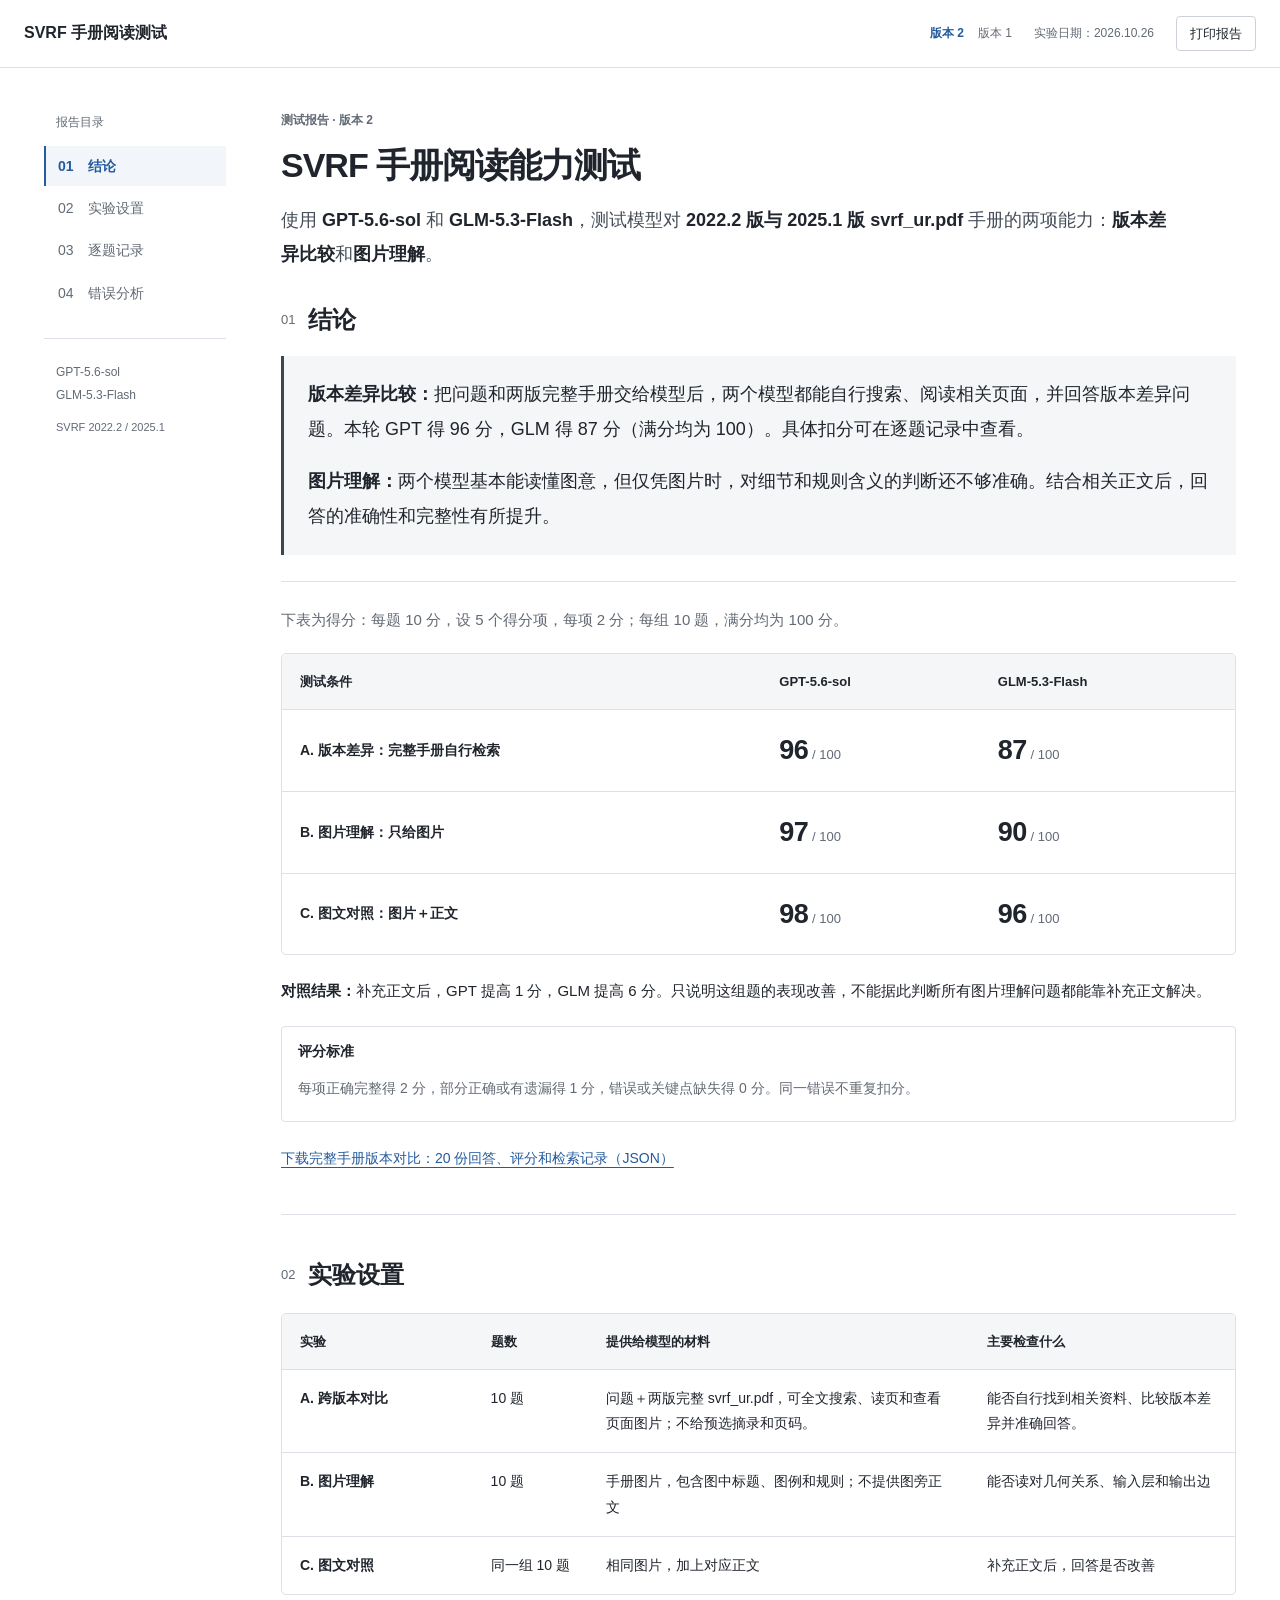
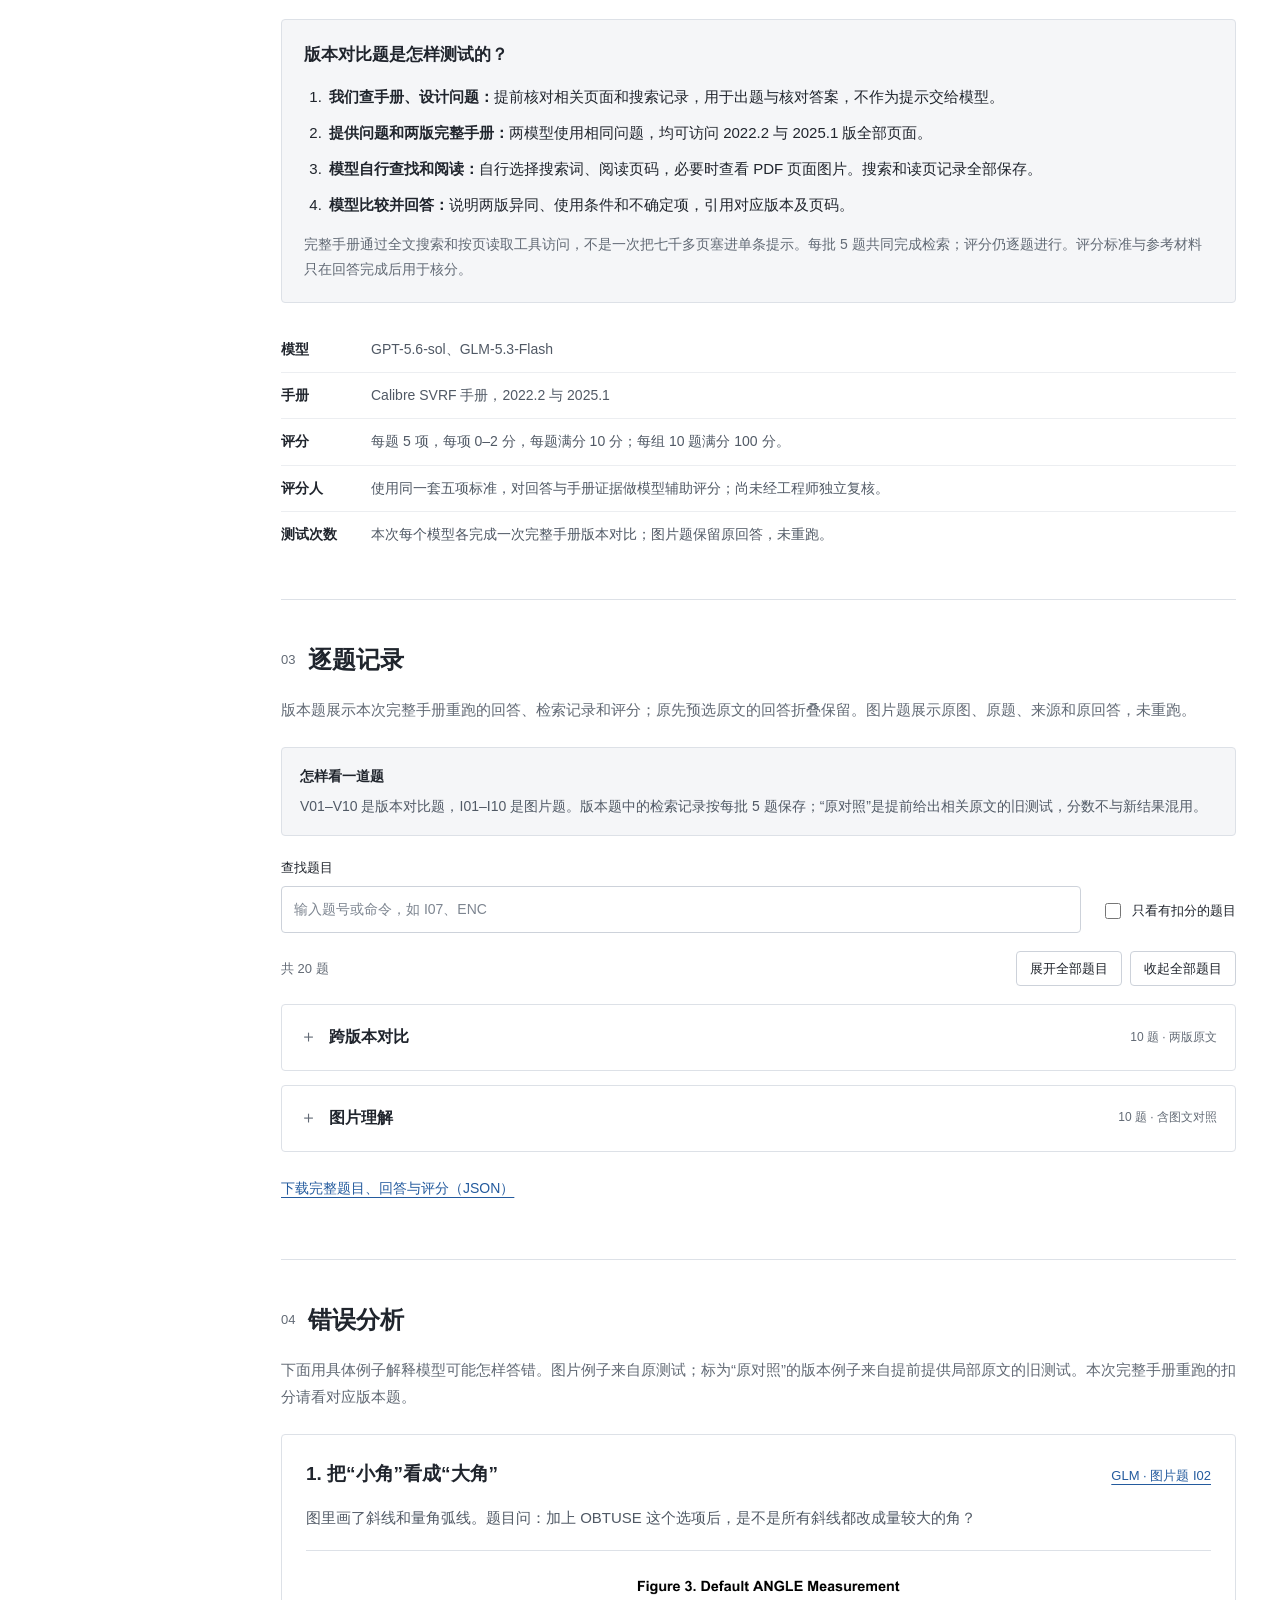
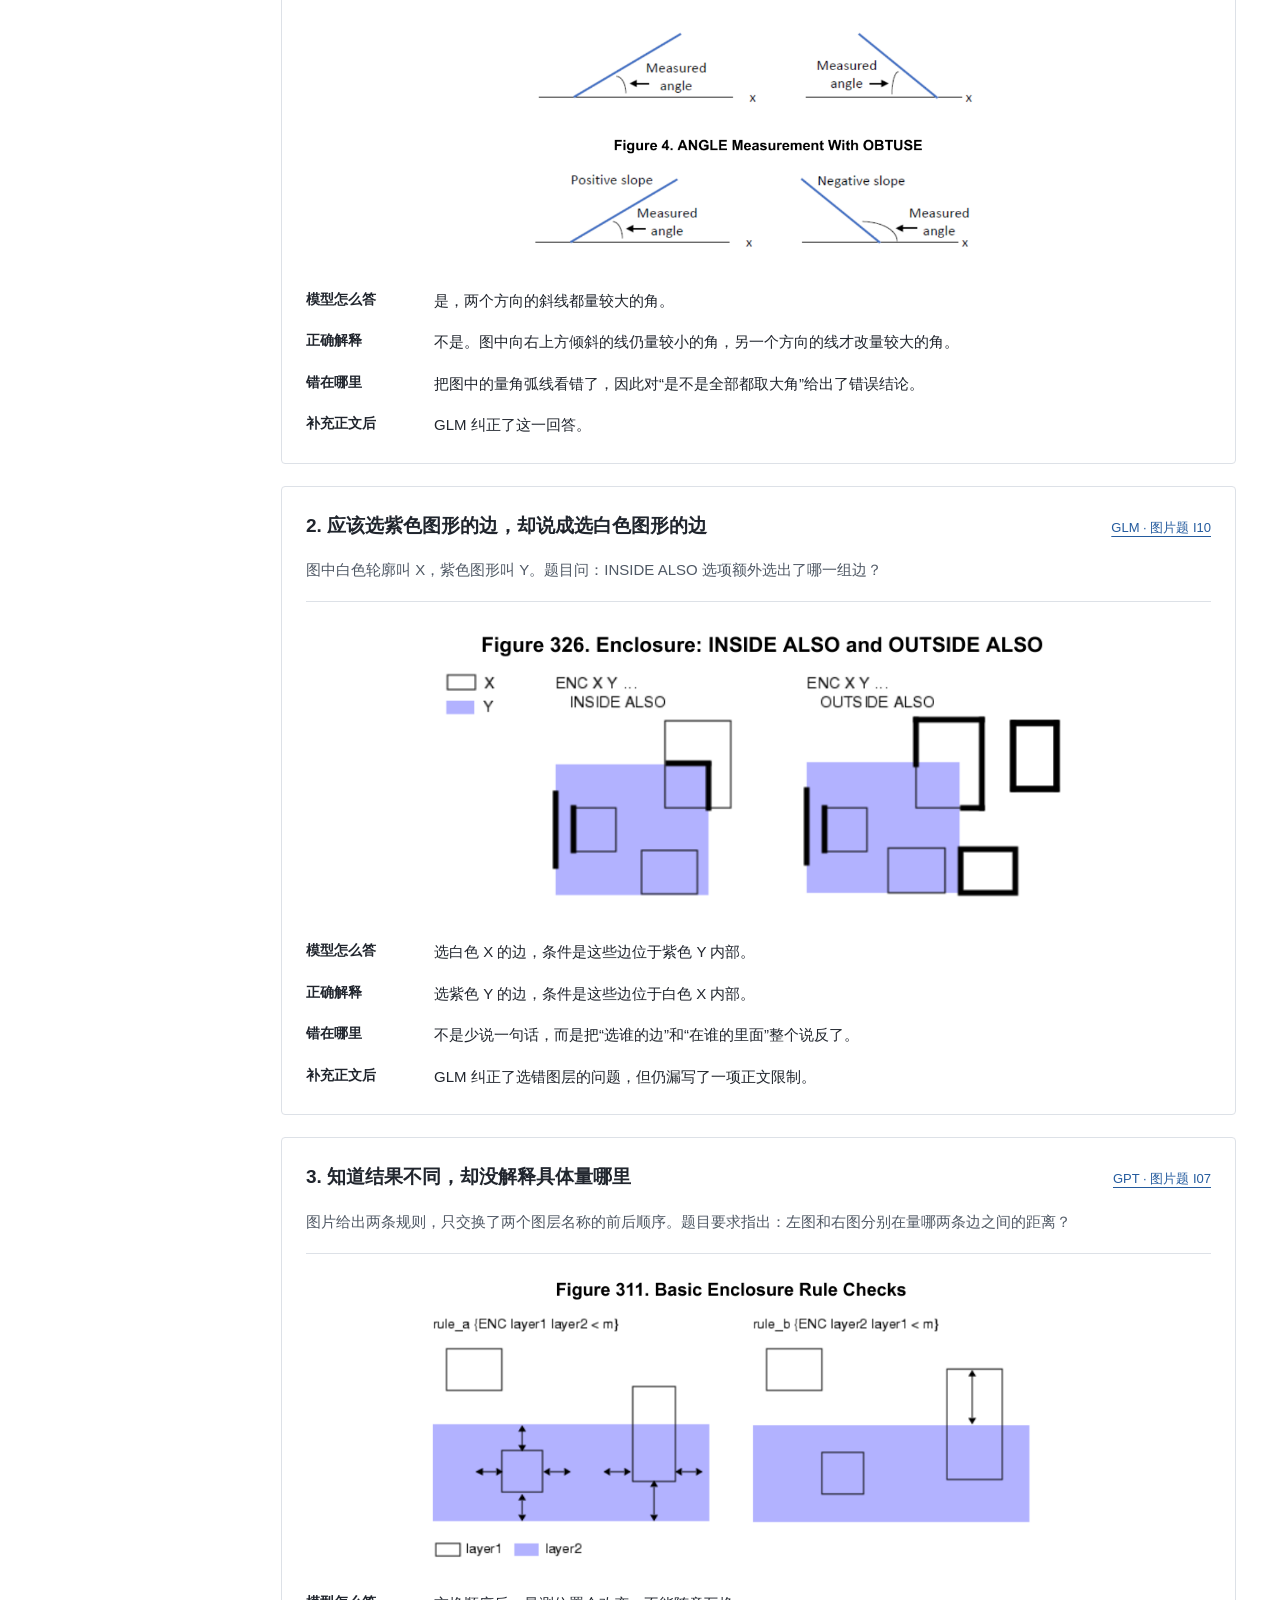
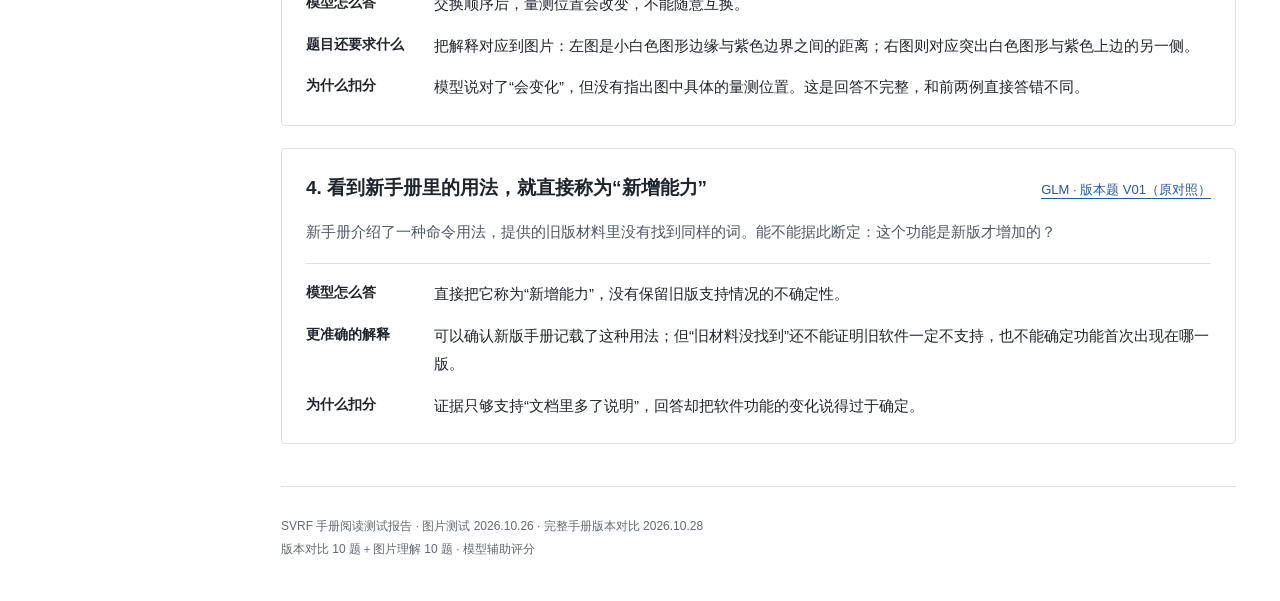
==== v2/index.html @ 791b9540 "Publish report version 2 with full-manual evaluation and version navigation" ====
<!DOCTYPE html>

<html lang="zh-CN">
<head>
<meta charset="utf-8"/><meta content="width=device-width,initial-scale=1" name="viewport"/>
<meta content="SVRF 手册阅读测试：实验设置、双模型评分、错误案例和改进建议。" name="description"/>
<title>SVRF 手册阅读测试报告 · 版本 2</title>
<link href="style.css?v=20261028-v2" rel="stylesheet"/>
<script defer="" src="report.js?v=20261028-clear-summary"></script>
</head>
<body>
<a class="skip-link" href="#main">跳到正文</a>
<header class="top"><a class="brand" href="#conclusions">SVRF 手册阅读测试</a><div class="top-actions"><nav aria-label="报告版本" class="version-nav"><a aria-current="page" href="./">版本 2</a><a href="../v1/">版本 1</a></nav><span>实验日期：2026.10.26</span><button id="print" type="button">打印报告</button></div></header>
<div class="report-layout">
<aside class="sidebar"><nav aria-label="报告目录"><p class="nav-label">报告目录</p><a href="#conclusions">01　结论</a><a href="#experiment">02　实验设置</a><a href="#evidence">03　逐题记录</a><a href="#errors">04　错误分析</a></nav><p class="sidebar-note">GPT-5.6-sol<br/>GLM-5.3-Flash<br/><span>SVRF 2022.2 / 2025.1</span></p></aside>
<main id="main">
<section class="report-section introduction" id="conclusions">
<p class="report-label">测试报告 · 版本 2</p><h1>SVRF 手册阅读能力测试</h1>
<p class="lead">使用 <strong>GPT-5.6-sol</strong> 和 <strong>GLM-5.3-Flash</strong>，测试模型对 <strong>2022.2 版与 2025.1 版 svrf_ur.pdf</strong> 手册的两项能力：<strong>版本差异比较</strong>和<strong>图片理解</strong>。</p>
<div class="section-heading"><span class="section-number">01</span><h2>结论</h2></div>
<div class="main-conclusion"><p><strong>版本差异比较：</strong>把问题和两版完整手册交给模型后，两个模型都能自行搜索、阅读相关页面，并回答版本差异问题。本轮 GPT 得 96 分，GLM 得 87 分（满分均为 100）。具体扣分可在逐题记录中查看。</p><p><strong>图片理解：</strong>两个模型基本能读懂图意，但仅凭图片时，对细节和规则含义的判断还不够准确。结合相关正文后，回答的准确性和完整性有所提升。</p></div>
<div aria-label="评分结果" class="conclusion-results" id="results">
<p class="section-intro">下表为得分：每题 10 分，设 5 个得分项，每项 2 分；每组 10 题，满分均为 100 分。</p>
<div class="table-wrap"><table class="results-table"><caption>两个模型在三种测试条件下的得分</caption><thead><tr><th>测试条件</th><th>GPT-5.6-sol</th><th>GLM-5.3-Flash</th></tr></thead><tbody><tr><th scope="row">A. 版本差异：完整手册自行检索</th><td><strong>96</strong><span> / 100</span></td><td><strong>87</strong><span> / 100</span></td></tr><tr><th scope="row">B. 图片理解：只给图片</th><td><strong>97</strong><span> / 100</span></td><td><strong>90</strong><span> / 100</span></td></tr><tr><th scope="row">C. 图文对照：图片＋正文</th><td><strong>98</strong><span> / 100</span></td><td><strong>96</strong><span> / 100</span></td></tr></tbody></table></div>
<p class="result-reading"><strong>对照结果：</strong>补充正文后，GPT 提高 1 分，GLM 提高 6 分。只说明这组题的表现改善，不能据此判断所有图片理解问题都能靠补充正文解决。</p>
<div class="method-note"><h3>评分标准</h3><div><p>每项正确完整得 2 分，部分正确或有遗漏得 1 分，错误或关键点缺失得 0 分。同一错误不重复扣分。</p></div></div>
<p class="download"><a download="version-full-manual-results.json" href="version-full-manual-results.json">下载完整手册版本对比：20 份回答、评分和检索记录（JSON）</a></p></div></section>
<section class="report-section" id="experiment">
<div class="section-heading"><span class="section-number">02</span><h2>实验设置</h2></div>
<div class="table-wrap"><table><caption>测试内容与材料提供方式</caption><thead><tr><th>实验</th><th>题数</th><th>提供给模型的材料</th><th>主要检查什么</th></tr></thead><tbody>
<tr><th scope="row">A. 跨版本对比</th><td>10 题</td><td>问题＋两版完整 svrf_ur.pdf，可全文搜索、读页和查看页面图片；不给预选摘录和页码。</td><td>能否自行找到相关资料、比较版本差异并准确回答。</td></tr>
<tr><th scope="row">B. 图片理解</th><td>10 题</td><td>手册图片，包含图中标题、图例和规则；不提供图旁正文</td><td>能否读对几何关系、输入层和输出边</td></tr>
<tr><th scope="row">C. 图文对照</th><td>同一组 10 题</td><td>相同图片，加上对应正文</td><td>补充正文后，回答是否改善</td></tr>
</tbody></table></div><div class="experiment-flow"><h3>版本对比题是怎样测试的？</h3><ol><li><strong>我们查手册、设计问题：</strong>提前核对相关页面和搜索记录，用于出题与核对答案，不作为提示交给模型。</li><li><strong>提供问题和两版完整手册：</strong>两模型使用相同问题，均可访问 2022.2 与 2025.1 版全部页面。</li><li><strong>模型自行查找和阅读：</strong>自行选择搜索词、阅读页码，必要时查看 PDF 页面图片。搜索和读页记录全部保存。</li><li><strong>模型比较并回答：</strong>说明两版异同、使用条件和不确定项，引用对应版本及页码。</li></ol><p>完整手册通过全文搜索和按页读取工具访问，不是一次把七千多页塞进单条提示。每批 5 题共同完成检索；评分仍逐题进行。评分标准与参考材料只在回答完成后用于核分。</p></div>
<dl class="settings"><div><dt>模型</dt><dd>GPT-5.6-sol、GLM-5.3-Flash</dd></div><div><dt>手册</dt><dd>Calibre SVRF 手册，2022.2 与 2025.1</dd></div><div><dt>评分</dt><dd>每题 5 项，每项 0–2 分，每题满分 10 分；每组 10 题满分 100 分。</dd></div><div><dt>评分人</dt><dd>使用同一套五项标准，对回答与手册证据做模型辅助评分；尚未经工程师独立复核。</dd></div><div><dt>测试次数</dt><dd>本次每个模型各完成一次完整手册版本对比；图片题保留原回答，未重跑。</dd></div></dl>
</section>
<section class="report-section evidence-section" id="evidence">
<div class="section-heading"><span class="section-number">03</span><h2>逐题记录</h2></div><p class="section-intro">版本题展示本次完整手册重跑的回答、检索记录和评分；原先预选原文的回答折叠保留。图片题展示原图、原题、来源和原回答，未重跑。</p><div class="question-guide"><strong>怎样看一道题</strong><p>V01–V10 是版本对比题，I01–I10 是图片题。版本题中的检索记录按每批 5 题保存；“原对照”是提前给出相关原文的旧测试，分数不与新结果混用。</p></div>
<div class="evidence-tools"><label for="question-search">查找题目<input autocomplete="off" id="question-search" placeholder="输入题号或命令，如 I07、ENC" type="search"/></label><label class="checkbox-label"><input id="errors-only" type="checkbox"/>只看有扣分的题目</label></div>
<div class="evidence-actions"><span id="question-count" role="status">共 20 题</span><div><button id="expand-questions" type="button">展开全部题目</button><button id="collapse-questions" type="button">收起全部题目</button></div></div>
<details class="evidence-group" id="versions"><summary>跨版本对比<span>10 题 · 两版原文</span></summary><div class="question-list"><details class="bench-question" data-has-error="true" id="V01"><summary><span><span class="question-name">V01 · 升级后，旧的图形分析命令还在吗？</span><span class="question-purpose">区分“旧命令被替换”和“旧命令增加新用法”。</span></span><span class="question-scores">GPT 10 / GLM 9</span></summary><div class="bench-question-body"><div class="question-explainer"><h3>这题在测什么</h3><p>DFM Pattern Analyze 用来分析版图中的图形。本题比较两版说明，检查模型能否把原有用法和新版文档中的扩展分清。</p><h3>让模型回答什么</h3><ol><li>旧命令是否仍然存在，还是被新版命令替换了？</li><li>PATTERN_SVRF 和 DFM Spec SVRF 怎样配合使用？</li><li>使用这条路径时，需要注意哪些运行条件？</li></ol><h3>给了模型什么材料</h3><p class="bench-source">提供 2022.2（3540 页）和 2025.1（3664 页）两版完整 svrf_ur.pdf；模型自行搜索和读页，未提前提供相关页码或摘录。</p><details class="original-prompt"><summary>查看原始测试题</summary><p>比较两版DFM Pattern Analyze：原有命令是否被替换？新版的PATTERN_SVRF与DFM Spec SVRF是怎样配合工作的？给出升级后使用这条路径时的注意事项。</p></details></div><div class="model-pair full-manual-answers"><div class="bench-answer"><h4>GPT-5.6-sol <span>10/10</span></h4><div class="original-answer"><p>原有的普通 `DFM PATTERN ANALYZE` 没有被替换；2025.1仍保留其对指定捕获区域内图形进行对称性分析、输出 pattern/difference 的用法。新版增加的是带 `PATTERN_SVRF` 的LSVRF路径。使用流程是：先用DFM Pattern Analyze分类，生成带Class/Xform属性的代表性标记或代表性包围框；再用`DFM SPEC SVRF`定义每个局部版图clip中执行的平面SVRF操作；最后由`DFM PATTERN ANALYZE PATTERN_SVRF ... FILE spec(...)`按代表pattern启动独立flat Calibre进程，并把结果按guide层的Class/Xform复制回原位置，或无guide时放到顶层规则网格。注意：必须使用`-hier`；svrf_block中的命令须支持flat模式，所需许可证由其中的操作决定；不能用FullScale（`-pto`）；含连接性或DFM Function/Import时需MTflex；不要随意使用依赖方向的操作，因为clip会变换到canonical orientation。</p><p class="bench-source">引用：2022.2 PDF p.482/483/484；2025.1 PDF p.552/3455/3456/3462/3463/3469/3471</p></div><details><summary>检索记录（本批 5 题）</summary><ol class="retrieval-log"><li>搜索 两版手册：DFM Pattern Analyze；命中 45 页。</li><li>搜索 两版手册：PATTERN_SVRF；命中 21 页。</li><li>搜索 两版手册：DFM Teardrop Analyze；命中 10 页。</li><li>搜索 两版手册：multigon；命中 14 页。</li><li>搜索 两版手册：MARKER_CENTER；命中 4 页。</li><li>搜索 两版手册：MASK_CENTER；命中 5 页。</li><li>搜索 两版手册：ENC；命中 6590 页。</li><li>阅读 2022.2 PDF 第 482、483、484、485 页。</li><li>阅读 2025.1 PDF 第 549、550、551、552 页。</li><li>阅读 2025.1 PDF 第 1461、1462 页。</li><li>阅读 2025.1 PDF 第 977、978、979、980 页。</li><li>阅读 2025.1 PDF 第 3455、3456、3457、3458 页。</li><li>阅读 2025.1 PDF 第 3462、3463、3464、3465 页。</li><li>阅读 2025.1 PDF 第 3469、3470、3471、3472 页。</li><li>搜索 两版手册：ENC via metal；命中 0 页。</li><li>搜索 两版手册：DFM PATTERN ANALYZE replaced；命中 0 页。</li><li>搜索 两版手册：PATTERN_SVRF replacement；命中 0 页。</li><li>搜索 2022.2：Layout Multigon Layer；命中 0 页。</li><li>搜索 2022.2：LAYOUT MULTIGON LAYER；命中 0 页。</li><li>搜索 两版手册：zero distance；命中 0 页。</li><li>搜索 两版手册：0.04；命中 36 页。</li><li>搜索 两版手册：ENCLOSURE；命中 466 页。</li><li>阅读 2025.1 PDF 第 552、553、554、555 页。</li><li>阅读 2022.2 PDF 第 1052、1053、1054、1055 页。</li><li>搜索 两版手册：zero-distance；命中 0 页。</li><li>搜索 2025.1：Enclosure
；命中 72 页。</li><li>阅读 2022.2 PDF 第 7、10、11 页。</li><li>搜索 2022.2：teardrop；命中 0 页。</li><li>阅读 2025.1 PDF 第 3459、3460、3466、3467 页。</li><li>阅读 2025.1 PDF 第 1186、1187、1188、1189 页。</li><li>阅读 2022.2 PDF 第 1056、1057、1058、1059 页。</li><li>搜索 两版手册：intersecting edge pairs are never measured；命中 1 页。</li><li>搜索 两版手册：ABUT SINGULAR；命中 0 页。</li><li>搜索 两版手册：INTERSECTING ONLY；命中 31 页。</li><li>搜索 两版手册：LAYOUT MULTIGON；命中 12 页。</li><li>搜索 两版手册：curvilinear magic bytes；命中 1 页。</li><li>阅读 2025.1 PDF 第 1199、1200、1201 页。</li><li>阅读 2022.2 PDF 第 1067、1068、1069 页。</li><li>搜索 2022.2：multigon；命中 0 页。</li><li>搜索 2022.2：Calibre Curvilinear Mask Rule Check；命中 0 页。</li><li>阅读 2022.2 PDF 第 8 页。</li><li>阅读 2025.1 PDF 第 1438、981 页。</li><li>搜索 2022.2：DFM Spec SVRF；命中 0 页。</li></ol></details><details><summary>评分依据（5 项）</summary><ol class="check-list"><li><b>2/2 </b>区分旧命令已有与新版文档中的路径扩展，不声称整个命令新增<small>明确说明普通DFM PATTERN ANALYZE未被替换，将PATTERN_SVRF作为新版文档中的LSVRF路径说明，没有将整个命令说成新增。</small></li><li><b>2/2 </b>旧版用于对称性分析等原用法<small>说明原有用法是在捕获区域内进行对称性分析并输出pattern/difference，与2022.2 pp482–483一致。</small></li><li><b>2/2 </b>新版unique layout clips/pattern class ID配合DFM Spec SVRF，独立flat进程<small>交代代表pattern、Class/Xform、局部clip、DFM SPEC SVRF中的操作以及独立flat进程，并说明按类别回写结果，覆盖2025.1 p138所述核心配合关系。</small></li><li><b>2/2 </b>迁移建议按路径选择并核验-hier等运行条件，而非替换所有旧规则<small>保留普通分析路径，并列出PATTERN_SVRF必须使用-hier、不能使用-pto、特定操作需要MTflex及操作许可证等条件，与2025.1 p3456一致。</small></li><li><b>2/2 </b>引用对应两版页码，且不由字面未命中推首次发布或旧二进制不支持<small>引用2022.2 pp482–483及2025.1 pp552、3456等对应页面，没有由旧版检索未命中推断首次发布或旧二进制不支持。</small></li></ol></details></div><div class="bench-answer"><h4>GLM-5.3-Flash <span>9/10</span></h4><div class="original-answer"><p>原有命令未被替换。两版手册中经典的『DFM Pattern Analyze』层操作（License: Calibre Pattern Matching，输出PATTERN_ALL_*/DIFF_ALL_*对称性与差分结果）在2025.1中仍然完整保留（2025.1第549-552页），只是新版在其下新增了『DFM Pattern Analyze With Local SVRF (LSVRF)』机制；2022.2版全文检索不到LSVRF/PATTERN_SVRF，该机制是2022.2→2025.1之间新增的。新版配合方式（2025.1第3462-3474页）：先用模式分类模式的DFM PATTERN ANALYZE对目标层分类，生成带Class ID和Xform属性的代表性层（capture_rep须来自MARKER_REP或BBOX_REP_UNMERGED输出），可选并发生成MARKER_ALL层作guide_layer；再用DFM SPEC SVRF语句定义svrf_block（对每个布局裁剪在独立平面Calibre进程中执行的SVRF命令），最后用DFM PATTERN ANALYZE PATTERN_SVRF ... FILE svrf_spec_name(input:output)调用，把每个独立平面进程的输出写回主层级数据库。注意事项：(1)必须以-hier命令行运行，PATTERN_SVRF要求层级模式；(2)不能用FullScale（-pto），支持-turbo/-hyper；SVRF块中用DFM Function或连通性操作时必须用Calibre MTflex；(3)LSVRF本身不需特别许可，但svrf_block中各操作需各自许可；(4)避免在svrf块中使用方向相关操作（如GROW），因为布局裁剪会被旋转到规范方向，可能导致结果不符预期；(5)指定guide_layer时输出复制到同类ID位置并按Xform变换，未指定时输出放到顶cell规则网格上（间距为最大pattern两倍）；(6)svrf_block中的命令必须支持平面(flat)运行。</p><p class="bench-source">引用：2025.1 PDF p.549/552/3455/3456/3462/3463/3469/3470/3471/3472</p><p>未确认的内容：无法仅凭两版手册断定LSVRF/PATTERN_SVRF首次发布的具体版本，只能确定2022.2中没有、2025.1中已有。</p></div><p class="score-reason">扣分原因：把旧版文档未检出提升为机制在两版之间新增的结论，并缺少旧版条目页码。</p><details><summary>检索记录（本批 5 题）</summary><ol class="retrieval-log"><li>搜索 两版手册：Pattern Analyze；命中 45 页。</li><li>搜索 两版手册：Teardrop Analyze；命中 10 页。</li><li>搜索 两版手册：multigon；命中 14 页。</li><li>搜索 两版手册：PATTERN_SVRF；命中 21 页。</li><li>阅读 2022.2 PDF 第 482、483、484、485 页。</li><li>阅读 2025.1 PDF 第 549、550、551、552 页。</li><li>搜索 两版手册：MARKER_CENTER；命中 4 页。</li><li>搜索 两版手册：DFM Spec SVRF；命中 33 页。</li><li>阅读 2025.1 PDF 第 977、978、979、980 页。</li><li>阅读 2025.1 PDF 第 1461、1462 页。</li><li>搜索 2022.2：Multigon；命中 0 页。</li><li>搜索 两版手册：zero distance；命中 0 页。</li><li>阅读 2025.1 PDF 第 3455、3456、3457、3458 页。</li><li>阅读 2025.1 PDF 第 3469、3470、3471、3472 页。</li><li>搜索 2022.2：LSVRF；命中 0 页。</li><li>搜索 两版手册：zero；命中 578 页。</li><li>搜索 两版手册：coincident；命中 311 页。</li><li>搜索 两版手册：touching；命中 76 页。</li><li>搜索 2022.2：TEARDROP；命中 0 页。</li><li>搜索 2025.1：touching/coincident；命中 2 页。</li><li>阅读 2025.1 PDF 第 981、982 页。</li><li>阅读 2025.1 PDF 第 3463、3464 页。</li><li>阅读 2022.2 PDF 第 1056 页。</li><li>阅读 2025.1 PDF 第 1189 页。</li></ol></details><details><summary>评分依据（5 项）</summary><ol class="check-list"><li><b>2/2 </b>区分旧命令已有与新版文档中的路径扩展，不声称整个命令新增<small>明确区分经典对称性分析命令与PATTERN_SVRF路径，并说明经典命令在新版仍保留。</small></li><li><b>2/2 </b>旧版用于对称性分析等原用法<small>正确指出经典用法输出PATTERN_ALL_*和DIFF_ALL_*对称性及差分结果，符合2022.2 pp482–483。</small></li><li><b>2/2 </b>新版unique layout clips/pattern class ID配合DFM Spec SVRF，独立flat进程<small>说明分类代表层、Class ID、独立布局clip、DFM SPEC SVRF块、独立flat进程及向主层级数据库回写，核心机制完整。</small></li><li><b>2/2 </b>迁移建议按路径选择并核验-hier等运行条件，而非替换所有旧规则<small>说明-hier、FullScale限制、MTflex触发条件、各操作许可证和flat支持要求，没有建议替换全部旧规则。</small></li><li><b>1/2 </b>引用对应两版页码，且不由字面未命中推首次发布或旧二进制不支持<small>新版页码对应相关主题，但未引用旧版pp482–483。另由旧版全文未命中断言该机制在2022.2至2025.1之间新增，超出文档检索能证明的范围；末尾承认不能确定具体首次发布版本，仍未消除这一推断。</small></li></ol></details></div></div><details class="previous-condition"><summary>原对照：提前提供相关原文的回答</summary><div class="model-pair"><div class="bench-answer"><h4>GPT‑5.6‑sol <span>10/10</span></h4><p>本题未扣分。</p><details><summary>查看原始回答</summary><div class="original-answer"><p><b>旧版事实：</b>2022.2 记载的是原有 DFM PATTERN ANALYZE，对称性输出包括 PATTERN_* 与 DIFF_*，未检出 PATTERN_SVRF 字面；这不能据此证明旧版不支持。</p><p><b>新版事实：</b>2025.1 仍保留 DFM Pattern Analyze，并新增/记载其 LSVRF 调用形式 PATTERN_SVRF。该调用按捕获区域构造唯一版图clip并关联pattern class ID；DFM Spec SVRF提供svrf_block，在独立flat Calibre进程中对每个clip执行，结果写入主层次数据库，并可按匹配class ID写回位置。</p><p><b>变化判断：</b>文档显示为新增LSVRF路径，不是原有命令被替换；旧命令语义未见被删除或改变的证据。</p><p><b>使用建议：</b>升级后使用 PATTERN_SVRF 必须带 -hier。DFM Spec SVRF中各操作仍需相应许可证；LSVRF本身不需专门许可证。使用DFM Function/Connectivity时需MTflex；不能使用 -pto FullScale平台。应分别验证clip、class ID及写回结果。</p><p><b>模型引用：</b>["Calibre SVRF Manual v2022.2, PDF pp.482–483", "Calibre SVRF Manual v2025.1, PDF p.138", "Calibre SVRF Manual v2025.1, PDF p.3456", "Calibre SVRF Manual v2025.1, PDF p.552"]</p><p><b>保留判断：</b>2022.2未检出PATTERN_SVRF仅说明所给资料未出现该字面，不能证明不支持，也不能确定PATTERN_SVRF的首次发布版本。</p></div></details><details><summary>评分依据（5 项）</summary><ol class="check-list"><li><b>2/2</b> 区分旧命令已有与新版文档中的路径扩展，不声称整个命令新增<small>符合本项要求。</small></li><li><b>2/2</b> 旧版用于对称性分析等原用法<small>符合本项要求。</small></li><li><b>2/2</b> 新版unique layout clips/pattern class ID配合DFM Spec SVRF，独立flat进程<small>符合本项要求。</small></li><li><b>2/2</b> 迁移建议按路径选择并核验-hier等运行条件，而非替换所有旧规则<small>符合本项要求。</small></li><li><b>2/2</b> 引用对应两版页码，且不由字面未命中推首次发布或旧二进制不支持<small>符合本项要求。</small></li></ol></details></div><div class="bench-answer"><h4>GLM‑5.3‑Flash <span>9/10</span></h4><p>把文档中的扩展直接写成“新增能力”，没有保留旧版二进制支持及首次发布版本的不确定性。</p><details><summary>查看原始回答</summary><div class="original-answer"><p><b>旧版事实：</b>2022.2手册中DFM Pattern Analyze为普通层操作，许可证Calibre Pattern Matching，输出分Pattern Output与Difference Output两类关键字，未见PATTERN_SVRF字样。</p><p><b>新版事实：</b>2025.1中DFM Pattern Analyze命令本身仍保留（p549-552），未被替换；新增PATTERN_SVRF关键字（p138、p552）：它使DFM Pattern Analyze成为LSVRF调用操作，构建含捕获区内输入层图形的唯一布局剪裁（每个剪裁对应唯一pattern位置及pattern class ID），并将DFM Spec SVRF语句svrf_block中指定的层操作应用于每个剪裁，在独立flat Calibre进程中执行，结果写回主层次数据库，可选按匹配class ID写到布局位置。</p><p><b>变化判断：</b>新增能力（在既有命令上叠加关键字），原命令保留</p><p><b>使用建议：</b>升级后使用该路径注意事项：运行模式必须带-hier；不能使用-pto（FullScale平台）；支持-turbo、-hyper与MTflex；当svrf_block中使用DFM Function Import/DFM Function或连接性语句时必须用MTflex；需持有svrf_block内各操作所需许可证，LSVRF本身不需特殊许可证（p3456）。PATTERN_SVRF详细说明见p3462章节。</p><p><b>模型引用：</b>[{"version": "2022.2", "pdf_pages": [482, 483]}, {"version": "2025.1", "pdf_pages": [138, 552, 3456]}]</p><p><b>保留判断：</b>p3462的详细章节内容未在所给资料中，具体语法细节无法确认。</p></div></details><details><summary>评分依据（5 项）</summary><ol class="check-list"><li><b>2/2</b> 区分旧命令已有与新版文档中的路径扩展，不声称整个命令新增<small>符合本项要求。</small></li><li><b>2/2</b> 旧版用于对称性分析等原用法<small>符合本项要求。</small></li><li><b>2/2</b> 新版unique layout clips/pattern class ID配合DFM Spec SVRF，独立flat进程<small>符合本项要求。</small></li><li><b>2/2</b> 迁移建议按路径选择并核验-hier等运行条件，而非替换所有旧规则<small>符合本项要求。</small></li><li><b>1/2</b> 引用对应两版页码，且不由字面未命中推首次发布或旧二进制不支持<small>把文档中的扩展直接写成“新增能力”，没有保留旧版二进制支持及首次发布版本的不确定性。</small></li></ol></details></div></div></details></div></details>
<details class="bench-question" data-has-error="true" id="V02"><summary><span><span class="question-name">V02 · 怎样读入并保留曲线图形（multigon）？</span><span class="question-purpose">检查模型能否找对设置，并说清使用条件。</span></span><span class="question-scores">GPT 9 / GLM 8</span></summary><div class="bench-question-body"><div class="question-explainer"><h3>这题在测什么</h3><p>multigon 是一种可以表示曲线的图形数据；polygon 是由直线边组成的多边形。本题问的是：读入版图时，怎样保留前者，而不转换成后者。</p><h3>让模型回答什么</h3><ol><li>应使用哪个设置，指定层时填层名还是层号？</li><li>哪些输入格式、Calibre 产品和许可证支持它？</li><li>仅凭这两版手册，能否确定该功能从哪一版开始支持？</li></ol><h3>给了模型什么材料</h3><p class="bench-source">提供 2022.2（3540 页）和 2025.1（3664 页）两版完整 svrf_ur.pdf；模型自行搜索和读页，未提前提供相关页码或摘录。</p><details class="original-prompt"><summary>查看原始测试题</summary><p>对比两版手册：想在读入版图时保留指定层的multigon，而不是转为普通polygon，应查什么设置？说明层名、输入/产品与许可证要求，以及两份手册能支持多强的版本结论。</p></details></div><div class="model-pair full-manual-answers"><div class="bench-answer"><h4>GPT-5.6-sol <span>9/10</span></h4><div class="original-answer"><p>应查`LAYOUT MULTIGON LAYER layer [...]`。layer必须是原始层的名称而不是层号；可列多个名称，含`*`通配符时必须用引号。该设置使指定层在读入OASIS、MEBES或VSB12数据时保留multigon，而不是转换为polygon；手册概述注明支持OASIS输入和extended MEBES job deck。它只用于Calibre nmDRC-H和Calibre FullScale，并要求Calibre Curvilinear Mask Rule Check许可证；产生multigon的操作也要求该许可证。保留结果写入OASIS数据库时仍为multigon，但写入ASCII或GDS结果库会转成未合并polygon。2022.2全文检索未检出该语句，2025.1有明确条目；因此最多能说“2025.1有文档、2022.2未检出”，不能据此断言该功能首次在2025.1发布或2022.2软件一定不支持。</p><p class="bench-source">引用：2025.1 PDF p.1461/1462/1438</p><p>未确认的内容：2022.2未检出对应条目，不能由此推出软件支持性的绝对结论或首次发布版本。</p></div><p class="score-reason">扣分原因：遗漏LAYOUT SYSTEM必须为OASIS或MFG这一决定语句是否生效的条件。</p><details><summary>检索记录（本批 5 题）</summary><ol class="retrieval-log"><li>搜索 两版手册：DFM Pattern Analyze；命中 45 页。</li><li>搜索 两版手册：PATTERN_SVRF；命中 21 页。</li><li>搜索 两版手册：DFM Teardrop Analyze；命中 10 页。</li><li>搜索 两版手册：multigon；命中 14 页。</li><li>搜索 两版手册：MARKER_CENTER；命中 4 页。</li><li>搜索 两版手册：MASK_CENTER；命中 5 页。</li><li>搜索 两版手册：ENC；命中 6590 页。</li><li>阅读 2022.2 PDF 第 482、483、484、485 页。</li><li>阅读 2025.1 PDF 第 549、550、551、552 页。</li><li>阅读 2025.1 PDF 第 1461、1462 页。</li><li>阅读 2025.1 PDF 第 977、978、979、980 页。</li><li>阅读 2025.1 PDF 第 3455、3456、3457、3458 页。</li><li>阅读 2025.1 PDF 第 3462、3463、3464、3465 页。</li><li>阅读 2025.1 PDF 第 3469、3470、3471、3472 页。</li><li>搜索 两版手册：ENC via metal；命中 0 页。</li><li>搜索 两版手册：DFM PATTERN ANALYZE replaced；命中 0 页。</li><li>搜索 两版手册：PATTERN_SVRF replacement；命中 0 页。</li><li>搜索 2022.2：Layout Multigon Layer；命中 0 页。</li><li>搜索 2022.2：LAYOUT MULTIGON LAYER；命中 0 页。</li><li>搜索 两版手册：zero distance；命中 0 页。</li><li>搜索 两版手册：0.04；命中 36 页。</li><li>搜索 两版手册：ENCLOSURE；命中 466 页。</li><li>阅读 2025.1 PDF 第 552、553、554、555 页。</li><li>阅读 2022.2 PDF 第 1052、1053、1054、1055 页。</li><li>搜索 两版手册：zero-distance；命中 0 页。</li><li>搜索 2025.1：Enclosure
；命中 72 页。</li><li>阅读 2022.2 PDF 第 7、10、11 页。</li><li>搜索 2022.2：teardrop；命中 0 页。</li><li>阅读 2025.1 PDF 第 3459、3460、3466、3467 页。</li><li>阅读 2025.1 PDF 第 1186、1187、1188、1189 页。</li><li>阅读 2022.2 PDF 第 1056、1057、1058、1059 页。</li><li>搜索 两版手册：intersecting edge pairs are never measured；命中 1 页。</li><li>搜索 两版手册：ABUT SINGULAR；命中 0 页。</li><li>搜索 两版手册：INTERSECTING ONLY；命中 31 页。</li><li>搜索 两版手册：LAYOUT MULTIGON；命中 12 页。</li><li>搜索 两版手册：curvilinear magic bytes；命中 1 页。</li><li>阅读 2025.1 PDF 第 1199、1200、1201 页。</li><li>阅读 2022.2 PDF 第 1067、1068、1069 页。</li><li>搜索 2022.2：multigon；命中 0 页。</li><li>搜索 2022.2：Calibre Curvilinear Mask Rule Check；命中 0 页。</li><li>阅读 2022.2 PDF 第 8 页。</li><li>阅读 2025.1 PDF 第 1438、981 页。</li><li>搜索 2022.2：DFM Spec SVRF；命中 0 页。</li></ol></details><details><summary>评分依据（5 项）</summary><ol class="check-list"><li><b>2/2 </b>仅判定2025.1有明确条目/旧版未找到，不断定首次发布或旧二进制不支持<small>明确将结论限制为2025.1有文档、2022.2未检出，并明确不能据此断定首次发布或旧软件不支持。</small></li><li><b>2/2 </b>旧版同名条目字面未命中；不伪造旧版页码或指导<small>报告2022.2全文检索未检出该语句，没有编造旧版对应页码或使用指导。</small></li><li><b>2/2 </b>LAYOUT MULTIGON LAYER指定原始层名而非层号，保留multigon而非转换polygon<small>命令、原始层名称要求、不能用层号及保留multigon的作用均与2025.1 p1461一致，还正确说明了通配符引号要求。</small></li><li><b>1/2 </b>准确区分输入/平台条件：OASIS/extended MEBES等，Layout System需OASIS或MFG；仅nmDRC-H/FullScale并需Curvilinear Mask Rule Check许可<small>正确说明OASIS、extended MEBES、MEBES/VSB12、适用产品及许可证，但遗漏p1461明确规定的生效条件：LAYOUT SYSTEM必须指定OASIS或MFG，否则该语句无效。</small></li><li><b>2/2 </b>迁移建议核验上述条件；引用2025.1 p1461及2022.2全册检索来源<small>列出可供迁移核验的输入、产品及许可证要求，引用2025.1 p1461，并明确报告2022.2全文检索结果。LAYOUT SYSTEM条件的遗漏已在上一项扣分，不重复扣分。</small></li></ol></details></div><div class="bench-answer"><h4>GLM-5.3-Flash <span>8/10</span></h4><div class="original-answer"><p>应查『Layout Multigon Layer』规范语句（用法：LAYOUT MULTIGON LAYER layer [layer...]）。2025.1手册（第1461-1462页）详细记载：它让指定原始层上的multigon（用方程而非分段线段描述的图形）在Calibre读入数据库时保留为multigon而不被转为普通多边形，覆盖默认处理行为。要求：层参数必须是原始层的名字（不能是层号），可含*通配符（需加引号）；LAYOUT SYSTEM须为OASIS或MFG格式（OASIS、MEBES/VSB12版图，且OASIS文件需含curvilinear magic bytes扩展，否则报LML错误）；仅用于Calibre nmDRC-H和Calibre FullScale；需要Calibre Curvilinear Mask Rule Check许可证，产生multigon层的操作同样需要该许可。限制：不能与Layout Path Layer指定同一层；不能与Layout Merge on Input YES、Snap Offgrid YES、Flatten Cell、Push Cell、Layout Window等语句同用；只有表99所列操作（AND、OR、XOR、Copy、DFM Copy、[Not] Area/Donut/Interact等）接受multigon层，其中仅Interact支持约束参数。输出到OASIS结果数据库时保留为multigon，输出到ASCII或GDS数据库时被转为未合并多边形。版本结论强度：2022.2手册全文检索不到Multigon，说明该语句在2022.2文档中不存在，到2025.1已收录；但仅凭两版手册无法断定其首次发布的具体版本。</p><p class="bench-source">引用：2025.1 PDF p.1461/1462/1438；2022.2 PDF p.</p><p>未确认的内容：2022.2手册中完全检索不到Multigon相关内容，故无法给出其在2022.2中的对应页；首次引入版本介于2022.2之后、2025.1之前，具体无法确定。</p></div><p class="score-reason">扣分原因：由文档未命中推断首次引入的版本区间；输入说明还遗漏extended MEBES job decks限定。</p><details><summary>检索记录（本批 5 题）</summary><ol class="retrieval-log"><li>搜索 两版手册：Pattern Analyze；命中 45 页。</li><li>搜索 两版手册：Teardrop Analyze；命中 10 页。</li><li>搜索 两版手册：multigon；命中 14 页。</li><li>搜索 两版手册：PATTERN_SVRF；命中 21 页。</li><li>阅读 2022.2 PDF 第 482、483、484、485 页。</li><li>阅读 2025.1 PDF 第 549、550、551、552 页。</li><li>搜索 两版手册：MARKER_CENTER；命中 4 页。</li><li>搜索 两版手册：DFM Spec SVRF；命中 33 页。</li><li>阅读 2025.1 PDF 第 977、978、979、980 页。</li><li>阅读 2025.1 PDF 第 1461、1462 页。</li><li>搜索 2022.2：Multigon；命中 0 页。</li><li>搜索 两版手册：zero distance；命中 0 页。</li><li>阅读 2025.1 PDF 第 3455、3456、3457、3458 页。</li><li>阅读 2025.1 PDF 第 3469、3470、3471、3472 页。</li><li>搜索 2022.2：LSVRF；命中 0 页。</li><li>搜索 两版手册：zero；命中 578 页。</li><li>搜索 两版手册：coincident；命中 311 页。</li><li>搜索 两版手册：touching；命中 76 页。</li><li>搜索 2022.2：TEARDROP；命中 0 页。</li><li>搜索 2025.1：touching/coincident；命中 2 页。</li><li>阅读 2025.1 PDF 第 981、982 页。</li><li>阅读 2025.1 PDF 第 3463、3464 页。</li><li>阅读 2022.2 PDF 第 1056 页。</li><li>阅读 2025.1 PDF 第 1189 页。</li></ol></details><details><summary>评分依据（5 项）</summary><ol class="check-list"><li><b>1/2 </b>仅判定2025.1有明确条目/旧版未找到，不断定首次发布或旧二进制不支持<small>主体承认不能确定具体首次发布版本，但uncertain_zh又断言首次引入版本介于2022.2之后、2025.1之前。旧版文档未命中不足以证明这一发布区间。</small></li><li><b>2/2 </b>旧版同名条目字面未命中；不伪造旧版页码或指导<small>明确报告2022.2全文检索未命中，没有为旧版编造对应页码或功能说明。</small></li><li><b>2/2 </b>LAYOUT MULTIGON LAYER指定原始层名而非层号，保留multigon而非转换polygon<small>正确给出语句用法、原始层名而非层号、通配符要求及读入时保留multigon的效果。</small></li><li><b>1/2 </b>准确区分输入/平台条件：OASIS/extended MEBES等，Layout System需OASIS或MFG；仅nmDRC-H/FullScale并需Curvilinear Mask Rule Check许可<small>正确列出LAYOUT SYSTEM OASIS/MFG、nmDRC-H/FullScale及许可证要求，但将输入概括为MEBES/VSB12，没有交代p1461概述对MEBES明确使用的extended MEBES job decks限定，输入条件说明不够完整。</small></li><li><b>2/2 </b>迁移建议核验上述条件；引用2025.1 p1461及2022.2全册检索来源<small>引用2025.1 p1461并报告2022.2全文检索，同时提供格式、平台、许可及兼容限制供核验。版本推断及输入限定问题已分别在对应项扣分。</small></li></ol></details></div></div><details class="previous-condition"><summary>原对照：提前提供相关原文的回答</summary><div class="model-pair"><div class="bench-answer"><h4>GPT‑5.6‑sol <span>10/10</span></h4><p>本题未扣分。</p><details><summary>查看原始回答</summary><div class="original-answer"><p><b>旧版事实：</b>2022.2资料未检出“Layout Multigon Layer”；仅凭字面缺失不能判定旧版不支持或该功能在2025.1才首次出现。</p><p><b>新版事实：</b>2025.1应查 LAYOUT MULTIGON LAYER layer [layer…]。layer必须是原始层名而非层号，可多个；含*的通配层名须加引号。用于保留OASIS输入及扩展MEBES job deck中的multigon；描述还列出MEBES/VSB12布局。仅用于Calibre nmDRC-H和Calibre FullScale，并要求Calibre Curvilinear Mask Rule Check许可证。若Layout System未指定OASIS或MFG格式则无效。</p><p><b>变化判断：</b>2025.1出现明确文档说明；相对2022.2的二进制变化及首次版本无法确定。</p><p><b>使用建议：</b>按原始层名配置该statement，必要时用带引号的通配符，并确认输入格式、产品模式和Curvilinear Mask Rule Check许可证；同时检查后续操作及结果数据库是否仍保留multigon。</p><p><b>模型引用：</b>["Calibre SVRF Manual v2025.1, PDF p.1461"]</p><p><b>保留判断：</b>旧版字面扫描为0，不足以证明旧版不支持；资料也不足以证明该statement或相关行为的首次发布版本。</p></div></details><details><summary>评分依据（5 项）</summary><ol class="check-list"><li><b>2/2</b> 仅判定2025.1有明确条目/旧版未找到，不断定首次发布或旧二进制不支持<small>符合本项要求。</small></li><li><b>2/2</b> 旧版同名条目字面未命中；不伪造旧版页码或指导<small>符合本项要求。</small></li><li><b>2/2</b> LAYOUT MULTIGON LAYER指定原始层名而非层号，保留multigon而非转换polygon<small>符合本项要求。</small></li><li><b>2/2</b> 准确区分输入/平台条件：OASIS/extended MEBES等，Layout System需OASIS或MFG；仅nmDRC-H/FullScale并需Curvilinear Mask Rule Check许可<small>符合本项要求。</small></li><li><b>2/2</b> 迁移建议核验上述条件；引用2025.1 p1461及2022.2全册检索来源<small>符合本项要求。</small></li></ol></details></div><div class="bench-answer"><h4>GLM‑5.3‑Flash <span>10/10</span></h4><p>本题未扣分。</p><details><summary>查看原始回答</summary><div class="original-answer"><p><b>旧版事实：</b>所给2022.2资料页未出现Layout Multigon Layer；对全文档的字面扫描'Layout Multigon Layer'为0次。按字面未检出不证明不支持的规则，不能据此断定2022.2不支持该语句。</p><p><b>新版事实：</b>2025.1手册明确记载LAYOUT MULTIGON LAYER layer [layer…]：为指定原始层保留multigon（由方程而非分段线性描述的图形），读入时不转为普通polygon。层名须为名称而非编号，可用带引号的*通配符；需Layout System指定OASIS或MFG格式，否则无效；支持OASIS、MEBES、VSB12输入；仅用于Calibre nmDRC-H与Calibre FullScale；要求Calibre Curvilinear Mask Rule Check许可证；只有Table 99列出的操作（AND、Copy、OR/XOR、Interact等）接受multigon-preserving层，且除Interact外不支持constraint参数。</p><p><b>变化判断：</b>仅新版文档可见；版本结论强度受限</p><p><b>使用建议：</b>查'Layout Multigon Layer'设置即可。两份手册能支持的结论是：2025.1明确支持该语句；2022.2只能说不确定，不能下'不支持'或'2025.1首次引入'的结论。</p><p><b>模型引用：</b>[{"version": "2025.1", "pdf_pages": [1461]}]</p><p><b>保留判断：</b>2022.2是否支持该语句无法由所给资料判定。</p></div></details><details><summary>评分依据（5 项）</summary><ol class="check-list"><li><b>2/2</b> 仅判定2025.1有明确条目/旧版未找到，不断定首次发布或旧二进制不支持<small>符合本项要求。</small></li><li><b>2/2</b> 旧版同名条目字面未命中；不伪造旧版页码或指导<small>符合本项要求。</small></li><li><b>2/2</b> LAYOUT MULTIGON LAYER指定原始层名而非层号，保留multigon而非转换polygon<small>符合本项要求。</small></li><li><b>2/2</b> 准确区分输入/平台条件：OASIS/extended MEBES等，Layout System需OASIS或MFG；仅nmDRC-H/FullScale并需Curvilinear Mask Rule Check许可<small>符合本项要求。</small></li><li><b>2/2</b> 迁移建议核验上述条件；引用2025.1 p1461及2022.2全册检索来源<small>符合本项要求。</small></li></ol></details></div></div></details></div></details>
<details class="bench-question" data-has-error="true" id="V03"><summary><span><span class="question-name">V03 · 零距离接触没被查出，是升级造成的吗？</span><span class="question-purpose">检查模型会不会把原有行为误判成版本变化。</span></span><span class="question-scores">GPT 9 / GLM 8</span></summary><div class="bench-question-body"><div class="question-explainer"><h3>这题在测什么</h3><p>ENC 用于检查图形的包围关系或包围距离。工程师发现两层图形恰好接触、距离为零时没有检查结果，怀疑是软件升级改变了行为。</p><h3>让模型回答什么</h3><ol><li>比较两版手册：零距离未被返回的行为是否发生了变化？</li><li>为什么把距离范围写成 &gt;=0 到 0.04，仍不能保证查到零距离接触？</li><li>如果要检查这类接触或重合，还需要考虑哪些选项？</li></ol><h3>给了模型什么材料</h3><p class="bench-source">提供 2022.2（3540 页）和 2025.1（3664 页）两版完整 svrf_ur.pdf；模型自行搜索和读页，未提前提供相关页码或摘录。</p><details class="original-prompt"><summary>查看原始测试题</summary><p>工程师认为ENC via metal &gt;=0 &lt;=0.04在升级后才不返回零距离接触/重合。请对比两版说明，判断是否发生变化，并说明距离约束和补抓零距离应怎样处理。</p></details></div><div class="model-pair full-manual-answers"><div class="bench-answer"><h4>GPT-5.6-sol <span>9/10</span></h4><div class="original-answer"><p>没有证据表明升级改变了这一点；两版Enclosure说明相同：`&gt;=0 &lt;=0.04`这类区间约束不会返回接触/重合的`=0`情况。原因是Enclosure默认不测相交边对；距离约束主要用于实际间距，且`&gt;=0`并不等价于自动捕获touching/coincident。应把零距离作为交互情形另行补抓：使用`ABUT`检查相交/相接边，若要限定角度可用例如`ABUT &lt; 90`；若只要零角度重合/inside coincidence，可用`ABUT == 0`（手册说明包含0的ABUT范围也会输出coincident-inside，且该事件无距离测量）；点到边或点到点奇异交互用`SINGULAR`，穿越重叠情形再考虑`OVERLAP`。如只想输出这些交互结果，可加`INTERSECTING ONLY`，但它必须跟在至少一个交互过滤器后。</p><p class="bench-source">引用：2022.2 PDF p.1056/1067/1068/1069；2025.1 PDF p.1186/1189/1199/1200/1201</p></div><p class="score-reason">扣分原因：遗漏Enclosure距离约束必须有上界的要求。</p><details><summary>检索记录（本批 5 题）</summary><ol class="retrieval-log"><li>搜索 两版手册：DFM Pattern Analyze；命中 45 页。</li><li>搜索 两版手册：PATTERN_SVRF；命中 21 页。</li><li>搜索 两版手册：DFM Teardrop Analyze；命中 10 页。</li><li>搜索 两版手册：multigon；命中 14 页。</li><li>搜索 两版手册：MARKER_CENTER；命中 4 页。</li><li>搜索 两版手册：MASK_CENTER；命中 5 页。</li><li>搜索 两版手册：ENC；命中 6590 页。</li><li>阅读 2022.2 PDF 第 482、483、484、485 页。</li><li>阅读 2025.1 PDF 第 549、550、551、552 页。</li><li>阅读 2025.1 PDF 第 1461、1462 页。</li><li>阅读 2025.1 PDF 第 977、978、979、980 页。</li><li>阅读 2025.1 PDF 第 3455、3456、3457、3458 页。</li><li>阅读 2025.1 PDF 第 3462、3463、3464、3465 页。</li><li>阅读 2025.1 PDF 第 3469、3470、3471、3472 页。</li><li>搜索 两版手册：ENC via metal；命中 0 页。</li><li>搜索 两版手册：DFM PATTERN ANALYZE replaced；命中 0 页。</li><li>搜索 两版手册：PATTERN_SVRF replacement；命中 0 页。</li><li>搜索 2022.2：Layout Multigon Layer；命中 0 页。</li><li>搜索 2022.2：LAYOUT MULTIGON LAYER；命中 0 页。</li><li>搜索 两版手册：zero distance；命中 0 页。</li><li>搜索 两版手册：0.04；命中 36 页。</li><li>搜索 两版手册：ENCLOSURE；命中 466 页。</li><li>阅读 2025.1 PDF 第 552、553、554、555 页。</li><li>阅读 2022.2 PDF 第 1052、1053、1054、1055 页。</li><li>搜索 两版手册：zero-distance；命中 0 页。</li><li>搜索 2025.1：Enclosure
；命中 72 页。</li><li>阅读 2022.2 PDF 第 7、10、11 页。</li><li>搜索 2022.2：teardrop；命中 0 页。</li><li>阅读 2025.1 PDF 第 3459、3460、3466、3467 页。</li><li>阅读 2025.1 PDF 第 1186、1187、1188、1189 页。</li><li>阅读 2022.2 PDF 第 1056、1057、1058、1059 页。</li><li>搜索 两版手册：intersecting edge pairs are never measured；命中 1 页。</li><li>搜索 两版手册：ABUT SINGULAR；命中 0 页。</li><li>搜索 两版手册：INTERSECTING ONLY；命中 31 页。</li><li>搜索 两版手册：LAYOUT MULTIGON；命中 12 页。</li><li>搜索 两版手册：curvilinear magic bytes；命中 1 页。</li><li>阅读 2025.1 PDF 第 1199、1200、1201 页。</li><li>阅读 2022.2 PDF 第 1067、1068、1069 页。</li><li>搜索 2022.2：multigon；命中 0 页。</li><li>搜索 2022.2：Calibre Curvilinear Mask Rule Check；命中 0 页。</li><li>阅读 2022.2 PDF 第 8 页。</li><li>阅读 2025.1 PDF 第 1438、981 页。</li><li>搜索 2022.2：DFM Spec SVRF；命中 0 页。</li></ol></details><details><summary>评分依据（5 项）</summary><ol class="check-list"><li><b>2/2 </b>正确判断这条语义两版一致而非升级回归<small>明确说明没有证据表明升级改变该行为，两版Enclosure说明相同。</small></li><li><b>2/2 </b>旧版已说明&gt;=0区间不返回touching/coincident=0<small>正确指出旧版已有区间约束不返回接触或重合零距离的说明，并引用2022.2 p1056。</small></li><li><b>2/2 </b>新版保留同样说明；不能说新增引用等于语义改变<small>正确说明2025.1保留同样行为，没有把新版补充的交叉引用解释为语义变化。</small></li><li><b>1/2 </b>距离约束须有上界；零距离用ABUT/SINGULAR等相关关键字，不靠把区间下限改成0<small>正确建议用ABUT、SINGULAR等交互关键字补抓零距离，也说明&gt;=0不会自动捕获零距离，但遗漏两版constraint正文均明确要求距离约束必须有上界。</small></li><li><b>2/2 </b>引用2022.2 p1056与2025.1 p1189；不把示意写法保证为所有几何/PDK完整覆盖<small>两处核心页码均正确引用，并根据接触、奇异交互、重叠等情况分别讨论，没有保证某个示意组合能覆盖所有几何或PDK。</small></li></ol></details></div><div class="bench-answer"><h4>GLM-5.3-Flash <span>8/10</span></h4><div class="original-answer"><p>没有发生变化。2022.2（第1056页）和2025.1（第1189页）在Enclosure操作的constraint说明中都有完全相同的注意事项：写成区间约束形式的『大于等于零』条件（如&gt;=0 &lt;=0.04）的Enclosure操作，不会返回接触/重合（=0距离）的情况。因此工程师认为『升级后才不报零距离接触/重合』是错误的——两版行为一致，这不是升级引起的改变，而是区间约束本身的固有行为。正确处理方法：(1)距离约束仍可写ENC via metal &gt;=0 &lt;=0.04用于检查0到0.04之间的间隙，但零距离情形不会命中；(2)要补抓零距离接触/重合，应使用ABUT和SINGULAR次级关键字来检查=0条件，例如 ENC via metal &lt; 0.04 ABUT == 0 OVERLAP SINGULAR 之类的组合（手册示例给出用ABUT == 0 OVERLAP SINGULAR捕捉重合边、交叉边和单点接触）；(3)手册还提示区间约束有时会产生意外结果，详见Calibre Verification User's Manual的『Interval Constraints for Output Suppression』一节。</p><p class="bench-source">引用：2022.2 PDF p.1056；2025.1 PDF p.1189</p><p>未确认的内容：无重大不确定；两版该注意事项文字一致。具体rule写法可再参考两版Enclosure示例页，但核心结论（需ABUT/SINGULAR补抓=0）已由正文明确。</p></div><p class="score-reason">扣分原因：遗漏距离约束必须有上界；对具体关键字组合的手册示例归因未得到所列引文支持。</p><details><summary>检索记录（本批 5 题）</summary><ol class="retrieval-log"><li>搜索 两版手册：Pattern Analyze；命中 45 页。</li><li>搜索 两版手册：Teardrop Analyze；命中 10 页。</li><li>搜索 两版手册：multigon；命中 14 页。</li><li>搜索 两版手册：PATTERN_SVRF；命中 21 页。</li><li>阅读 2022.2 PDF 第 482、483、484、485 页。</li><li>阅读 2025.1 PDF 第 549、550、551、552 页。</li><li>搜索 两版手册：MARKER_CENTER；命中 4 页。</li><li>搜索 两版手册：DFM Spec SVRF；命中 33 页。</li><li>阅读 2025.1 PDF 第 977、978、979、980 页。</li><li>阅读 2025.1 PDF 第 1461、1462 页。</li><li>搜索 2022.2：Multigon；命中 0 页。</li><li>搜索 两版手册：zero distance；命中 0 页。</li><li>阅读 2025.1 PDF 第 3455、3456、3457、3458 页。</li><li>阅读 2025.1 PDF 第 3469、3470、3471、3472 页。</li><li>搜索 2022.2：LSVRF；命中 0 页。</li><li>搜索 两版手册：zero；命中 578 页。</li><li>搜索 两版手册：coincident；命中 311 页。</li><li>搜索 两版手册：touching；命中 76 页。</li><li>搜索 2022.2：TEARDROP；命中 0 页。</li><li>搜索 2025.1：touching/coincident；命中 2 页。</li><li>阅读 2025.1 PDF 第 981、982 页。</li><li>阅读 2025.1 PDF 第 3463、3464 页。</li><li>阅读 2022.2 PDF 第 1056 页。</li><li>阅读 2025.1 PDF 第 1189 页。</li></ol></details><details><summary>评分依据（5 项）</summary><ol class="check-list"><li><b>2/2 </b>正确判断这条语义两版一致而非升级回归<small>明确判断两版行为一致，正确否定升级后才出现该现象的说法。</small></li><li><b>2/2 </b>旧版已说明&gt;=0区间不返回touching/coincident=0<small>准确转述2022.2 p1056关于&gt;=0区间不返回touching/coincident零距离的注意事项。</small></li><li><b>2/2 </b>新版保留同样说明；不能说新增引用等于语义改变<small>正确指出2025.1 p1189保留原说明，并将新增的区间约束讨论作为参考信息，没有据此宣称行为改变。</small></li><li><b>1/2 </b>距离约束须有上界；零距离用ABUT/SINGULAR等相关关键字，不靠把区间下限改成0<small>正确建议ABUT和SINGULAR补抓零距离，示意距离区间也有上界，但没有说明上界是Enclosure距离约束的强制要求。</small></li><li><b>1/2 </b>引用2022.2 p1056与2025.1 p1189；不把示意写法保证为所有几何/PDK完整覆盖<small>核心结论的两处引用准确，也将组合称为示意写法；但声称手册示例给出ABUT == 0 OVERLAP SINGULAR组合，所引pp1056、1189只有约束说明及ABUT/SINGULAR建议，没有该示例，也不支持对该组合各类输出的具体归因。</small></li></ol></details></div></div><details class="previous-condition"><summary>原对照：提前提供相关原文的回答</summary><div class="model-pair"><div class="bench-answer"><h4>GPT‑5.6‑sol <span>10/10</span></h4><p>本题未扣分。</p><details><summary>查看原始回答</summary><div class="original-answer"><p><b>旧版事实：</b>2022.2明确说明：区间约束中的 &gt;=0（例如 &gt;=0 &lt;=4）不返回接触/重合的 =0 条件；constraint须为非负、具有上界，并按用户单位解释。</p><p><b>新版事实：</b>2025.1保留相同说明，并额外提示区间约束有时可能产生非预期结果。因而 ENC via metal &gt;=0 &lt;=0.04 不应被解释为同时可靠捕获零距离和0.04以内的所有情况；零距离仍被排除。</p><p><b>变化判断：</b>文档语义未见变化；新版只是增加了对区间约束潜在非预期结果的提示。</p><p><b>使用建议：</b>把 &gt;=0 &lt;=0.04 用作有上界的距离区间检查时，不要依赖它补抓接触/重合。对 =0 条件另用ENC的ABUT和/或SINGULAR次关键字检查，并分别验证正距离区间结果。</p><p><b>模型引用：</b>["Calibre SVRF Manual v2022.2, PDF p.1056", "Calibre SVRF Manual v2025.1, PDF p.1189"]</p><p><b>保留判断：</b>结论依据两版手册说明，未据此推断未给出的二进制实现细节；未见足以证明升级导致零距离行为变化的证据。</p></div></details><details><summary>评分依据（5 项）</summary><ol class="check-list"><li><b>2/2</b> 正确判断这条语义两版一致而非升级回归<small>符合本项要求。</small></li><li><b>2/2</b> 旧版已说明&gt;=0区间不返回touching/coincident=0<small>符合本项要求。</small></li><li><b>2/2</b> 新版保留同样说明；不能说新增引用等于语义改变<small>符合本项要求。</small></li><li><b>2/2</b> 距离约束须有上界；零距离用ABUT/SINGULAR等相关关键字，不靠把区间下限改成0<small>符合本项要求。</small></li><li><b>2/2</b> 引用2022.2 p1056与2025.1 p1189；不把示意写法保证为所有几何/PDK完整覆盖<small>符合本项要求。</small></li></ol></details></div><div class="bench-answer"><h4>GLM‑5.3‑Flash <span>10/10</span></h4><p>本题未扣分。</p><details><summary>查看原始回答</summary><div class="original-answer"><p><b>旧版事实：</b>2022.2（p1056）Enclosure的constraint注明：标准约束除&gt;a、&gt;=a、!=a外可用；必须有上界，须为非负实数，按user units解释。明确注释：区间约束中写&gt;=0（如&gt;=0 &lt;=4）不返回接触/重合（=0）条件，应用ABUT和SINGULAR次级关键字检查=0。</p><p><b>新版事实：</b>2025.1（p1189）对constraint的说明与注释与2022.2实质相同：&gt;=0在区间约束内同样不返回=0条件，仍指向ABUT和SINGULAR；仅新增一句提示：区间约束有时会有意外结果，参见Verification User's Manual的'Interval Constraints for Output Suppression'。</p><p><b>变化判断：</b>无实质行为变化，仅文档补充提示</p><p><b>使用建议：</b>工程师的说法不成立：两版手册均说明&gt;=0 &lt;=0.04这类区间约束本来就不返回零距离接触/重合，并非升级后改变。距离约束须含上界、非负实数、user units；要补抓零距离（=0）情形，应另用ABUT和SINGULAR关键字，不能依赖ENC &gt;=0 &lt;=0.04。</p><p><b>模型引用：</b>[{"version": "2022.2", "pdf_pages": [1056]}, {"version": "2025.1", "pdf_pages": [1189]}]</p><p><b>保留判断：</b>二进制实际行为未实测，仅依据两版手册文字一致判断。</p></div></details><details><summary>评分依据（5 项）</summary><ol class="check-list"><li><b>2/2</b> 正确判断这条语义两版一致而非升级回归<small>符合本项要求。</small></li><li><b>2/2</b> 旧版已说明&gt;=0区间不返回touching/coincident=0<small>符合本项要求。</small></li><li><b>2/2</b> 新版保留同样说明；不能说新增引用等于语义改变<small>符合本项要求。</small></li><li><b>2/2</b> 距离约束须有上界；零距离用ABUT/SINGULAR等相关关键字，不靠把区间下限改成0<small>符合本项要求。</small></li><li><b>2/2</b> 引用2022.2 p1056与2025.1 p1189；不把示意写法保证为所有几何/PDK完整覆盖<small>符合本项要求。</small></li></ol></details></div></div></details></div></details>
<details class="bench-question" data-has-error="false" id="V04"><summary><span><span class="question-name">V04 · 图形分析的输出选项增加了什么？</span><span class="question-purpose">检查模型能否讲清具体差异，而不笼统说“全变了”或“都没变”。</span></span><span class="question-scores">GPT 10 / GLM 10</span></summary><div class="bench-question-body"><div class="question-explainer"><h3>这题在测什么</h3><p>同一个 DFM Pattern Analyze 命令可以输出不同类型的分析结果。本题比较两版手册列出的输出选项。</p><h3>让模型回答什么</h3><ol><li>新版文档比旧版多记载了哪些输出选项？</li><li>MARKER_CENTER 和 MASK_CENTER 各有什么用途？</li><li>增加这些选项后，原有的图形和差异输出是否仍然保留？</li></ol><h3>给了模型什么材料</h3><p class="bench-source">提供 2022.2（3540 页）和 2025.1（3664 页）两版完整 svrf_ur.pdf；模型自行搜索和读页，未提前提供相关页码或摘录。</p><details class="original-prompt"><summary>查看原始测试题</summary><p>比较两版DFM Pattern Analyze的输出选项：能否说参数完全没变？新版新增记录了哪类输出，MARKER_CENTER或MASK_CENTER有什么用？原有pattern/difference输出是否因此消失？</p></details></div><div class="model-pair full-manual-answers"><div class="bench-answer"><h4>GPT-5.6-sol <span>10/10</span></h4><div class="original-answer"><p>不能说参数完全没变。2022.2列出的输出是`PATTERN_ALL*`和`DIFF_ALL*`两类；2025.1保留了这些原有pattern/difference输出，同时新增Marker Output：`MARKER_ALL`、按对称条件筛选的`MARKER_ALL_180/90/X/Y`、`MARKER_AXIS_X/Y`、`MARKER_CENTER`以及`MASK_CENTER`。因此原有pattern/difference并未消失。`MARKER_CENTER`在每个pattern的可能对称中心放置小标记；`MASK_CENTER`生成以该可能中心为中心、包住整个pattern的未合并矩形polygon。后者可作为下一次DFM Pattern Analyze的`MASK`捕获层，使捕获区域中心更接近真实对称中心，避免原marker偏心导致本应对称的图形被判为不对称。</p><p class="bench-source">引用：2022.2 PDF p.482/483/484/485；2025.1 PDF p.549/550/551/552/554/555</p></div><details><summary>检索记录（本批 5 题）</summary><ol class="retrieval-log"><li>搜索 两版手册：DFM Pattern Analyze；命中 45 页。</li><li>搜索 两版手册：PATTERN_SVRF；命中 21 页。</li><li>搜索 两版手册：DFM Teardrop Analyze；命中 10 页。</li><li>搜索 两版手册：multigon；命中 14 页。</li><li>搜索 两版手册：MARKER_CENTER；命中 4 页。</li><li>搜索 两版手册：MASK_CENTER；命中 5 页。</li><li>搜索 两版手册：ENC；命中 6590 页。</li><li>阅读 2022.2 PDF 第 482、483、484、485 页。</li><li>阅读 2025.1 PDF 第 549、550、551、552 页。</li><li>阅读 2025.1 PDF 第 1461、1462 页。</li><li>阅读 2025.1 PDF 第 977、978、979、980 页。</li><li>阅读 2025.1 PDF 第 3455、3456、3457、3458 页。</li><li>阅读 2025.1 PDF 第 3462、3463、3464、3465 页。</li><li>阅读 2025.1 PDF 第 3469、3470、3471、3472 页。</li><li>搜索 两版手册：ENC via metal；命中 0 页。</li><li>搜索 两版手册：DFM PATTERN ANALYZE replaced；命中 0 页。</li><li>搜索 两版手册：PATTERN_SVRF replacement；命中 0 页。</li><li>搜索 2022.2：Layout Multigon Layer；命中 0 页。</li><li>搜索 2022.2：LAYOUT MULTIGON LAYER；命中 0 页。</li><li>搜索 两版手册：zero distance；命中 0 页。</li><li>搜索 两版手册：0.04；命中 36 页。</li><li>搜索 两版手册：ENCLOSURE；命中 466 页。</li><li>阅读 2025.1 PDF 第 552、553、554、555 页。</li><li>阅读 2022.2 PDF 第 1052、1053、1054、1055 页。</li><li>搜索 两版手册：zero-distance；命中 0 页。</li><li>搜索 2025.1：Enclosure
；命中 72 页。</li><li>阅读 2022.2 PDF 第 7、10、11 页。</li><li>搜索 2022.2：teardrop；命中 0 页。</li><li>阅读 2025.1 PDF 第 3459、3460、3466、3467 页。</li><li>阅读 2025.1 PDF 第 1186、1187、1188、1189 页。</li><li>阅读 2022.2 PDF 第 1056、1057、1058、1059 页。</li><li>搜索 两版手册：intersecting edge pairs are never measured；命中 1 页。</li><li>搜索 两版手册：ABUT SINGULAR；命中 0 页。</li><li>搜索 两版手册：INTERSECTING ONLY；命中 31 页。</li><li>搜索 两版手册：LAYOUT MULTIGON；命中 12 页。</li><li>搜索 两版手册：curvilinear magic bytes；命中 1 页。</li><li>阅读 2025.1 PDF 第 1199、1200、1201 页。</li><li>阅读 2022.2 PDF 第 1067、1068、1069 页。</li><li>搜索 2022.2：multigon；命中 0 页。</li><li>搜索 2022.2：Calibre Curvilinear Mask Rule Check；命中 0 页。</li><li>阅读 2022.2 PDF 第 8 页。</li><li>阅读 2025.1 PDF 第 1438、981 页。</li><li>搜索 2022.2：DFM Spec SVRF；命中 0 页。</li></ol></details><details><summary>评分依据（5 项）</summary><ol class="check-list"><li><b>2/2 </b>识别输出选项的文档变化，不笼统称全部参数一致<small>明确否定参数完全没变，具体指出输出选项增加Marker Output家族。</small></li><li><b>2/2 </b>旧版已列Pattern与Difference输出家族<small>正确列出旧版PATTERN_ALL*及DIFF_ALL*两类输出，与2022.2 pp482–483一致。</small></li><li><b>2/2 </b>新版保留原家族并增加Marker Output家族，至少正确举MARKER_CENTER/MASK_CENTER等例<small>明确说明保留原有家族，并正确列出MARKER_ALL、MARKER_AXIS_X/Y、MARKER_CENTER及MASK_CENTER等新版记录的输出。</small></li><li><b>2/2 </b>CENTER类估计对称中心/MASK_CENTER构造以可能中心为中心的捕获mask，可帮助后续对称分析；不说原家族删除<small>正确解释可能对称中心、小标记及包围pattern的未合并矩形mask，并说明可供后续分析作捕获层，符合2025.1 pp550、552。</small></li><li><b>2/2 </b>准确引用两版条目页；不把新增选项说成整个命令新增<small>引用2022.2 pp482–483及2025.1 pp549–552等对应条目页，始终将变化限定为输出选项，没有宣称整个命令新增。</small></li></ol></details></div><div class="bench-answer"><h4>GLM-5.3-Flash <span>10/10</span></h4><div class="original-answer"><p>不能说参数完全没变。对比2022.2（第482-484页，仅Pattern Output表4-21与Difference Output表4-22）与2025.1（第549-552页）可见：原有的pattern输出（PATTERN_ALL、PATTERN_ALL_180/90/X/Y）和difference输出（DIFF_ALL_180/90/X/Y）全部保留（新版表56、57），并未因新增输出而消失；新版新增了第三类输出——Marker Output（表58），包括MARKER_ALL、MARKER_ALL_180/90/X/Y、MARKER_AXIS_X/Y、MARKER_CENTER、MASK_CENTER。其中MARKER_CENTER输出每个pattern的可能对称中心处的小标记；MASK_CENTER输出未合并的矩形层，这些矩形包围整个pattern并以其可能对称中心为中心，可把它作为下一次DFM Pattern Analyze的capture_layer使用，使捕获区域中心更接近pattern真实的对称中心，从而得到更有意义的对称分析结果（另有Example 3演示）。用法上，这些关键字仍是DFM PATTERN ANALYZE的symmetry_output参数，LICENSE仍为Calibre Pattern Matching。此外新版描述补充说明：该操作用capture_layer形状中心作为对称分析中心，若这不是pattern真实对称中心则结果无意义。</p><p class="bench-source">引用：2022.2 PDF p.482/483/484；2025.1 PDF p.549/550/551/552/555</p><p>未确认的内容：无；新增Marker Output及原有关键字保留均有两版正文对照。</p></div><details><summary>检索记录（本批 5 题）</summary><ol class="retrieval-log"><li>搜索 两版手册：Pattern Analyze；命中 45 页。</li><li>搜索 两版手册：Teardrop Analyze；命中 10 页。</li><li>搜索 两版手册：multigon；命中 14 页。</li><li>搜索 两版手册：PATTERN_SVRF；命中 21 页。</li><li>阅读 2022.2 PDF 第 482、483、484、485 页。</li><li>阅读 2025.1 PDF 第 549、550、551、552 页。</li><li>搜索 两版手册：MARKER_CENTER；命中 4 页。</li><li>搜索 两版手册：DFM Spec SVRF；命中 33 页。</li><li>阅读 2025.1 PDF 第 977、978、979、980 页。</li><li>阅读 2025.1 PDF 第 1461、1462 页。</li><li>搜索 2022.2：Multigon；命中 0 页。</li><li>搜索 两版手册：zero distance；命中 0 页。</li><li>阅读 2025.1 PDF 第 3455、3456、3457、3458 页。</li><li>阅读 2025.1 PDF 第 3469、3470、3471、3472 页。</li><li>搜索 2022.2：LSVRF；命中 0 页。</li><li>搜索 两版手册：zero；命中 578 页。</li><li>搜索 两版手册：coincident；命中 311 页。</li><li>搜索 两版手册：touching；命中 76 页。</li><li>搜索 2022.2：TEARDROP；命中 0 页。</li><li>搜索 2025.1：touching/coincident；命中 2 页。</li><li>阅读 2025.1 PDF 第 981、982 页。</li><li>阅读 2025.1 PDF 第 3463、3464 页。</li><li>阅读 2022.2 PDF 第 1056 页。</li><li>阅读 2025.1 PDF 第 1189 页。</li></ol></details><details><summary>评分依据（5 项）</summary><ol class="check-list"><li><b>2/2 </b>识别输出选项的文档变化，不笼统称全部参数一致<small>明确指出不能说参数完全没变，并通过两版输出表比较说明变化。</small></li><li><b>2/2 </b>旧版已列Pattern与Difference输出家族<small>正确列出旧版Pattern Output与Difference Output家族及主要关键字。</small></li><li><b>2/2 </b>新版保留原家族并增加Marker Output家族，至少正确举MARKER_CENTER/MASK_CENTER等例<small>准确说明新版表56、57保留原家族，表58记录Marker Output，并正确列举CENTER及其他marker关键字。</small></li><li><b>2/2 </b>CENTER类估计对称中心/MASK_CENTER构造以可能中心为中心的捕获mask，可帮助后续对称分析；不说原家族删除<small>正确描述MARKER_CENTER与MASK_CENTER的输出及后续capture_layer用途，也说明捕获中心偏离真实对称中心会影响分析，符合2025.1 p550。</small></li><li><b>2/2 </b>准确引用两版条目页；不把新增选项说成整个命令新增<small>两版引用覆盖旧版pp482–484及新版pp549–552，正确将新增内容表述为输出家族变化。</small></li></ol></details></div></div><details class="previous-condition"><summary>原对照：提前提供相关原文的回答</summary><div class="model-pair"><div class="bench-answer"><h4>GPT‑5.6‑sol <span>10/10</span></h4><p>本题未扣分。</p><details><summary>查看原始回答</summary><div class="original-answer"><p><b>旧版事实：</b>2022.2的DFM Pattern Analyze输出选项包括PATTERN_ALL及各PATTERN_*、DIFF_*；输出重点是模式、多边形或差异层。</p><p><b>新版事实：</b>2025.1保留原有pattern和difference选项，并扩展MARKER_ALL、MARKER_ALL_180/90/X/Y、MARKER_AXIS_X/Y、MARKER_CENTER及MASK_CENTER等marker输出。因此不能说参数完全没变，但也不能说原有输出消失。MARKER_CENTER输出每个pattern的可能对称中心小marker；MASK_CENTER输出以该中心为中心、包围整个pattern的未合并矩形，可作为另一次Pattern Analyze的capture_layer，以改善中心定位。</p><p><b>变化判断：</b>输出选项的文档化扩展；原有pattern/difference输出仍在，未见其语义被替换的证据。</p><p><b>使用建议：</b>原有PATTERN_*或DIFF_*规则可继续核对使用；新增中心输出时，确认capture_layer中心本身接近实际对称中心，否则分析可能无意义。MASK_CENTER适合生成后再作为下一次分析的capture_layer。</p><p><b>模型引用：</b>["Calibre SVRF Manual v2022.2, PDF pp.482–483", "Calibre SVRF Manual v2025.1, PDF pp.549–551", "Calibre SVRF Manual v2025.1, PDF p.552"]</p><p><b>保留判断：</b>手册支持“新增可用输出选项”的结论；未据此断言旧选项的所有底层实现或输出数据库细节完全不变。</p></div></details><details><summary>评分依据（5 项）</summary><ol class="check-list"><li><b>2/2</b> 识别输出选项的文档变化，不笼统称全部参数一致<small>符合本项要求。</small></li><li><b>2/2</b> 旧版已列Pattern与Difference输出家族<small>符合本项要求。</small></li><li><b>2/2</b> 新版保留原家族并增加Marker Output家族，至少正确举MARKER_CENTER/MASK_CENTER等例<small>符合本项要求。</small></li><li><b>2/2</b> CENTER类估计对称中心/MASK_CENTER构造以可能中心为中心的捕获mask，可帮助后续对称分析；不说原家族删除<small>符合本项要求。</small></li><li><b>2/2</b> 准确引用两版条目页；不把新增选项说成整个命令新增<small>符合本项要求。</small></li></ol></details></div><div class="bench-answer"><h4>GLM‑5.3‑Flash <span>9/10</span></h4><p>迁移建议直接保证原有规则行为不受影响，并把 marker 输出概括为合并层；MASK_CENTER 明确是未合并矩形，建议需保留条件。</p><details><summary>查看原始回答</summary><div class="original-answer"><p><b>旧版事实：</b>2022.2（p482-483）DFM Pattern Analyze的symmetry_output仅有两组关键字：Pattern Output（PATTERN_ALL/180/90/X/Y）与Difference Output（DIFF_ALL_180/90/X/Y），无任何Marker输出。</p><p><b>新版事实：</b>2025.1（p549-552）不能说参数完全没变：新增第三类Marker Output，包括MARKER_ALL（附Class、Xform属性）、MARKER_ALL_180/90/X/Y（在各捕获区中心输出小marker）、MARKER_AXIS_X/Y（4 dbu宽的轴线）、MARKER_CENTER（每个pattern的可能对称中心的小marker）与MASK_CENTER（未合并的矩形层，包围整个pattern且中心在可能对称中心）。MASK_CENTER可用作另一次DFM Pattern Analyze的capture_layer，使捕获区中心更接近真实对称中心，从而获得更有意义的对称分析（p550）。原Pattern/Difference输出仍完整保留于Table 56、57。</p><p><b>变化判断：</b>新增输出选项，原有输出不变</p><p><b>使用建议：</b>升级后原有PATTERN_*/DIFF_*规则文件行为不受影响；需要标记或估计对称中心时选用MARKER_CENTER/MASK_CENTER，并注意marker输出默认仍为合并多边形层，捕获区重叠时图形会合并（p552）。</p><p><b>模型引用：</b>[{"version": "2022.2", "pdf_pages": [482, 483]}, {"version": "2025.1", "pdf_pages": [549, 550, 551, 552]}]</p><p><b>保留判断：</b>仅marker输出之外是否还有其他细微参数差异未逐项核对所给页之外内容。</p></div></details><details><summary>评分依据（5 项）</summary><ol class="check-list"><li><b>2/2</b> 识别输出选项的文档变化，不笼统称全部参数一致<small>符合本项要求。</small></li><li><b>2/2</b> 旧版已列Pattern与Difference输出家族<small>符合本项要求。</small></li><li><b>2/2</b> 新版保留原家族并增加Marker Output家族，至少正确举MARKER_CENTER/MASK_CENTER等例<small>符合本项要求。</small></li><li><b>1/2</b> CENTER类估计对称中心/MASK_CENTER构造以可能中心为中心的捕获mask，可帮助后续对称分析；不说原家族删除<small>迁移建议直接保证原有规则行为不受影响，并把 marker 输出概括为合并层；MASK_CENTER 明确是未合并矩形，建议需保留条件。</small></li><li><b>2/2</b> 准确引用两版条目页；不把新增选项说成整个命令新增<small>符合本项要求。</small></li></ol></details></div></div></details></div></details>
<details class="bench-question" data-has-error="true" id="V05"><summary><span><span class="question-name">V05 · 新版怎样分析“水滴形”图形？</span><span class="question-purpose">检查模型能否读懂一个功能的输入、输出和使用限制。</span></span><span class="question-scores">GPT 9 / GLM 10</span></summary><div class="bench-question-body"><div class="question-explainer"><h3>这题在测什么</h3><p>DFM Teardrop Analyze 是用于分析特定图形的命令。本题让模型比较两版说明，不能只因旧版没查到同名条目，就断定功能是新版首次加入的。</p><h3>让模型回答什么</h3><ol><li>新版用什么形状近似输入，又输出哪些属性？</li><li>默认输出和 CENTER 选项有什么区别？需要什么许可证？</li><li>现有材料能否确定这个功能首次发布的版本？</li></ol><h3>给了模型什么材料</h3><p class="bench-source">提供 2022.2（3540 页）和 2025.1（3664 页）两版完整 svrf_ur.pdf；模型自行搜索和读页，未提前提供相关页码或摘录。</p><details class="original-prompt"><summary>查看原始测试题</summary><p>比较两版手册对DFM Teardrop Analyze的说明。新版用什么形状近似输入，输出哪些关键属性，默认输出与CENTER有什么区别，需要什么许可证？能否据此确定首次发布版本？</p></details></div><div class="model-pair full-manual-answers"><div class="bench-answer"><h4>GPT-5.6-sol <span>9/10</span></h4><div class="original-answer"><p>2025.1的DFM Teardrop Analyze把每个输入polygon近似为理想teardrop：圆与圆外一点（tip）的凸包；也处理截断、double和满足条件的triple teardrop。它计算并附加`OUTRADIUS`、`INRADIUS`、`AXIS_LENGTH`、`MAX_STRUT_LENGTH`和`IS_TANGENT`属性。默认不指定输出关键字时，输出层是输入层的copy；`CENTER`则输出连接T-out tip与中心的轴线段，宽度为2 user units，且输出未合并。另有`RING`，输出T-out与T-in圆形部分之间的环状近似区域。该操作要求Calibre nmDRC-H许可证；不满足近似条件的形状会被拒绝并按最小包围圆处理。2022.2全文检索未找到该条目，但“2025.1有、2022.2未检出”不能证明首次发布版本。</p><p class="bench-source">引用：2025.1 PDF p.977/978/979/980/981；2022.2 PDF p.7/8</p><p>未确认的内容：2022.2未检出DFM Teardrop Analyze条目，不能据此确定首次发布版本。</p></div><p class="score-reason">扣分原因：旧版pp7–8的引用不能支持所声称的全册检索未命中结论。</p><details><summary>检索记录（本批 5 题）</summary><ol class="retrieval-log"><li>搜索 两版手册：DFM Pattern Analyze；命中 45 页。</li><li>搜索 两版手册：PATTERN_SVRF；命中 21 页。</li><li>搜索 两版手册：DFM Teardrop Analyze；命中 10 页。</li><li>搜索 两版手册：multigon；命中 14 页。</li><li>搜索 两版手册：MARKER_CENTER；命中 4 页。</li><li>搜索 两版手册：MASK_CENTER；命中 5 页。</li><li>搜索 两版手册：ENC；命中 6590 页。</li><li>阅读 2022.2 PDF 第 482、483、484、485 页。</li><li>阅读 2025.1 PDF 第 549、550、551、552 页。</li><li>阅读 2025.1 PDF 第 1461、1462 页。</li><li>阅读 2025.1 PDF 第 977、978、979、980 页。</li><li>阅读 2025.1 PDF 第 3455、3456、3457、3458 页。</li><li>阅读 2025.1 PDF 第 3462、3463、3464、3465 页。</li><li>阅读 2025.1 PDF 第 3469、3470、3471、3472 页。</li><li>搜索 两版手册：ENC via metal；命中 0 页。</li><li>搜索 两版手册：DFM PATTERN ANALYZE replaced；命中 0 页。</li><li>搜索 两版手册：PATTERN_SVRF replacement；命中 0 页。</li><li>搜索 2022.2：Layout Multigon Layer；命中 0 页。</li><li>搜索 2022.2：LAYOUT MULTIGON LAYER；命中 0 页。</li><li>搜索 两版手册：zero distance；命中 0 页。</li><li>搜索 两版手册：0.04；命中 36 页。</li><li>搜索 两版手册：ENCLOSURE；命中 466 页。</li><li>阅读 2025.1 PDF 第 552、553、554、555 页。</li><li>阅读 2022.2 PDF 第 1052、1053、1054、1055 页。</li><li>搜索 两版手册：zero-distance；命中 0 页。</li><li>搜索 2025.1：Enclosure
；命中 72 页。</li><li>阅读 2022.2 PDF 第 7、10、11 页。</li><li>搜索 2022.2：teardrop；命中 0 页。</li><li>阅读 2025.1 PDF 第 3459、3460、3466、3467 页。</li><li>阅读 2025.1 PDF 第 1186、1187、1188、1189 页。</li><li>阅读 2022.2 PDF 第 1056、1057、1058、1059 页。</li><li>搜索 两版手册：intersecting edge pairs are never measured；命中 1 页。</li><li>搜索 两版手册：ABUT SINGULAR；命中 0 页。</li><li>搜索 两版手册：INTERSECTING ONLY；命中 31 页。</li><li>搜索 两版手册：LAYOUT MULTIGON；命中 12 页。</li><li>搜索 两版手册：curvilinear magic bytes；命中 1 页。</li><li>阅读 2025.1 PDF 第 1199、1200、1201 页。</li><li>阅读 2022.2 PDF 第 1067、1068、1069 页。</li><li>搜索 2022.2：multigon；命中 0 页。</li><li>搜索 2022.2：Calibre Curvilinear Mask Rule Check；命中 0 页。</li><li>阅读 2022.2 PDF 第 8 页。</li><li>阅读 2025.1 PDF 第 1438、981 页。</li><li>搜索 2022.2：DFM Spec SVRF；命中 0 页。</li></ol></details><details><summary>评分依据（5 项）</summary><ol class="check-list"><li><b>2/2 </b>2025.1有条目、旧版同名未检出；首次发布证据不足<small>明确说明新版有条目、旧版全文未检出，并正确指出不能由此证明首次发布版本。</small></li><li><b>2/2 </b>旧版未找到同名条目，不伪造旧版功能或页码<small>没有编造旧版同名条目的功能说明或声称旧版存在对应条目。所列旧版检索依据页码的支持性问题在引用项扣分。</small></li><li><b>2/2 </b>理想teardrop是圆与圆外tip点的凸包，用于近似输入并附DFM属性，非把所有输入证明为理想水滴<small>正确给出圆与圆外tip点的凸包定义，将其用于近似输入并附加属性，还提及不满足近似条件的拒绝形状，没有宣称所有输入都是理想水滴。</small></li><li><b>2/2 </b>OUTRADIUS/INRADIUS/AXIS_LENGTH等属性；默认复制输入，CENTER输出轴段多边形；Calibre nmDRC-H许可证<small>正确列出五个关键属性、默认输入副本、CENTER轴段及2用户单位宽度和未合并输出，并准确说明nmDRC-H许可证，符合2025.1 pp977、979。</small></li><li><b>1/2 </b>引用2025.1 pp977/979与旧版搜索；不把许可证或输出形状说反<small>新版pp977、979引用正确，许可证和输出方向也正确；但旧版列出的pp7–8不能支持2022.2全册未检出该条目的结论。全文检索结果不应以这两个页面充当对应证据。</small></li></ol></details></div><div class="bench-answer"><h4>GLM-5.3-Flash <span>10/10</span></h4><div class="original-answer"><p>DFM Teardrop Analyze在2022.2手册中检索不到（对TEARDROP的正则检索为0命中），在2025.1手册第977-982页有完整说明。新版功能：把输入层每个多边形近似为理想泪滴形——即圆与其圆外一点（尖端）的凸包，并处理截断泪滴、双泪滴和三泪滴（三泪滴要求恰好6个顶点、边长1%容差内相等、尖端对称）；近似使用T-out（最小外包理想泪滴）和T-in（同中心同尖端且含于多边形内的最大理想泪滴）。许可证：Calibre nmDRC-H。输出的关键DFM属性：OUTRADIUS（T-out半径，拒绝形状取最小外包圆半径）、INRADIUS（T-in半径，特定情形为零）、AXIS_LENGTH（轴段长，双泪滴取平均，截断泪滴按未截断测量）、MAX_STRUT_LENGTH（最大撑段长）、IS_TANGENT（所有撑段与圆部分相切为1否则0）。默认输出是输入层的副本；CENTER关键字改为输出从T-out尖端连到中心的轴段（宽2用户单位，未合并）；RING关键字输出T-out与T-in圆部之间环状区域的多边形近似（未合并，最多2048顶点）。对无法近似的拒绝形状，RING输出最小外包圆，CENTER输出2×2方形标记。版本结论：只能确定该操作在2022.2手册中不存在、2025.1中已有；仅凭这两份手册不能断定其首次发布版本。</p><p class="bench-source">引用：2025.1 PDF p.977/978/979/980/981/982；2022.2 PDF p.</p><p>未确认的内容：首次发布版本无法由两版文档确定；2022.2中无任何Teardrop相关内容可引用。</p></div><details><summary>检索记录（本批 5 题）</summary><ol class="retrieval-log"><li>搜索 两版手册：Pattern Analyze；命中 45 页。</li><li>搜索 两版手册：Teardrop Analyze；命中 10 页。</li><li>搜索 两版手册：multigon；命中 14 页。</li><li>搜索 两版手册：PATTERN_SVRF；命中 21 页。</li><li>阅读 2022.2 PDF 第 482、483、484、485 页。</li><li>阅读 2025.1 PDF 第 549、550、551、552 页。</li><li>搜索 两版手册：MARKER_CENTER；命中 4 页。</li><li>搜索 两版手册：DFM Spec SVRF；命中 33 页。</li><li>阅读 2025.1 PDF 第 977、978、979、980 页。</li><li>阅读 2025.1 PDF 第 1461、1462 页。</li><li>搜索 2022.2：Multigon；命中 0 页。</li><li>搜索 两版手册：zero distance；命中 0 页。</li><li>阅读 2025.1 PDF 第 3455、3456、3457、3458 页。</li><li>阅读 2025.1 PDF 第 3469、3470、3471、3472 页。</li><li>搜索 2022.2：LSVRF；命中 0 页。</li><li>搜索 两版手册：zero；命中 578 页。</li><li>搜索 两版手册：coincident；命中 311 页。</li><li>搜索 两版手册：touching；命中 76 页。</li><li>搜索 2022.2：TEARDROP；命中 0 页。</li><li>搜索 2025.1：touching/coincident；命中 2 页。</li><li>阅读 2025.1 PDF 第 981、982 页。</li><li>阅读 2025.1 PDF 第 3463、3464 页。</li><li>阅读 2022.2 PDF 第 1056 页。</li><li>阅读 2025.1 PDF 第 1189 页。</li></ol></details><details><summary>评分依据（5 项）</summary><ol class="check-list"><li><b>2/2 </b>2025.1有条目、旧版同名未检出；首次发布证据不足<small>报告旧版TEARDROP检索零命中及新版明确条目，将版本结论限定在手册记载范围，并明确不能确定首次发布版本。</small></li><li><b>2/2 </b>旧版未找到同名条目，不伪造旧版功能或页码<small>明确说明旧版无对应条目可引用，没有编造旧版功能或页码。</small></li><li><b>2/2 </b>理想teardrop是圆与圆外tip点的凸包，用于近似输入并附DFM属性，非把所有输入证明为理想水滴<small>准确给出理想teardrop定义、T-out与T-in的近似关系及属性计算，并区分拒绝形状，没有将近似分析说成对所有输入的理想形状证明。</small></li><li><b>2/2 </b>OUTRADIUS/INRADIUS/AXIS_LENGTH等属性；默认复制输入，CENTER输出轴段多边形；Calibre nmDRC-H许可证<small>完整列出关键属性，正确区分默认输入副本和CENTER轴段输出，说明2用户单位宽及未合并，并正确列出nmDRC-H许可证。</small></li><li><b>2/2 </b>引用2025.1 pp977/979与旧版搜索；不把许可证或输出形状说反<small>引用包含2025.1 pp977、979，并明确交代旧版全文检索方法及零命中结果；对没有对应条目的旧版未强配页码，许可证及默认/CENTER输出均未说反。</small></li></ol></details></div></div><details class="previous-condition"><summary>原对照：提前提供相关原文的回答</summary><div class="model-pair"><div class="bench-answer"><h4>GPT‑5.6‑sol <span>10/10</span></h4><p>本题未扣分。</p><details><summary>查看原始回答</summary><div class="original-answer"><p><b>旧版事实：</b>所给2022.2资料未检出DFM Teardrop Analyze；这不能证明旧版不支持，也不能据此判定首次发布版本。</p><p><b>新版事实：</b>2025.1将每个输入polygon近似为理想teardrop，即圆与圆外tip的凸包，并计算OUTRADIUS、INRADIUS、AXIS_LENGTH、MAX_STRUT_LENGTH及IS_TANGENT属性。默认输出是输入层副本并附加属性；CENTER输出表示T-out tip到中心的axis segment的未合并polygon，宽2个用户单位。操作要求Calibre nmDRC-H许可证。</p><p><b>变化判断：</b>2025.1有明确文档说明；相对2022.2的功能增删及首次发布版本均无法确定。</p><p><b>使用建议：</b>需要保留原形状并读取属性时使用默认输出；需要轴线几何时使用CENTER，并按未合并、2用户单位宽度处理。验证输入为polygon及被拒绝形状的属性结果，不能把CENTER当作原polygon副本。</p><p><b>模型引用：</b>["Calibre SVRF Manual v2025.1, PDF p.977", "Calibre SVRF Manual v2025.1, PDF p.979"]</p><p><b>保留判断：</b>2022.2未检出该字面不构成不支持证明；仅凭两版所给摘录不能确定该操作的首次发布版本或二进制行为差异。</p></div></details><details><summary>评分依据（5 项）</summary><ol class="check-list"><li><b>2/2</b> 2025.1有条目、旧版同名未检出；首次发布证据不足<small>符合本项要求。</small></li><li><b>2/2</b> 旧版未找到同名条目，不伪造旧版功能或页码<small>符合本项要求。</small></li><li><b>2/2</b> 理想teardrop是圆与圆外tip点的凸包，用于近似输入并附DFM属性，非把所有输入证明为理想水滴<small>符合本项要求。</small></li><li><b>2/2</b> OUTRADIUS/INRADIUS/AXIS_LENGTH等属性；默认复制输入，CENTER输出轴段多边形；Calibre nmDRC-H许可证<small>符合本项要求。</small></li><li><b>2/2</b> 引用2025.1 pp977/979与旧版搜索；不把许可证或输出形状说反<small>符合本项要求。</small></li></ol></details></div><div class="bench-answer"><h4>GLM‑5.3‑Flash <span>10/10</span></h4><p>本题未扣分。</p><details><summary>查看原始回答</summary><div class="original-answer"><p><b>旧版事实：</b>所给2022.2资料未出现DFM Teardrop Analyze，全文档字面扫描为0次；依规则，字面未检出不能证明不支持，也不能反推2025.1为首次发布版本。</p><p><b>新版事实：</b>2025.1（p977、979）DFM Teardrop Analyze：许可证为Calibre nmDRC-H。将每个输入多边形近似为理想泪滴形（圆与其外一点tip的凸包），并支持截断、双、三泪滴。输出属性：OUTRADIUS（T-out半径，拒绝形状取最小外包圆半径）、INRADIUS（T-in半径，被孔接触轴线段或拒绝形状时为0）、AXIS_LENGTH（轴线段长度）、MAX_STRUT_LENGTH，以及IS_TANGENT（strut是否与圆部分相切）。默认输出为输入层副本；CENTER输出宽2 user units的轴线段（未合并）；RING输出T-out与T-in圆部分之间的环状区域近似（孔接触/跨越轴线段时输出T-out，未合并）。</p><p><b>变化判断：</b>仅新版文档记载，首次发布版本无法确定</p><p><b>使用建议：</b>升级后使用时需确认持有Calibre nmDRC-H许可证；按需选择默认/CENTER/RING输出；无法用本资料断定该命令首发于2025.1，如需确定首次版本须查更早版本手册。</p><p><b>模型引用：</b>[{"version": "2025.1", "pdf_pages": [977, 979]}]</p><p><b>保留判断：</b>2022.2是否存在该命令未知；p978、980-981的图与拒绝形状说明未在所给资料中。</p></div></details><details><summary>评分依据（5 项）</summary><ol class="check-list"><li><b>2/2</b> 2025.1有条目、旧版同名未检出；首次发布证据不足<small>符合本项要求。</small></li><li><b>2/2</b> 旧版未找到同名条目，不伪造旧版功能或页码<small>符合本项要求。</small></li><li><b>2/2</b> 理想teardrop是圆与圆外tip点的凸包，用于近似输入并附DFM属性，非把所有输入证明为理想水滴<small>符合本项要求。</small></li><li><b>2/2</b> OUTRADIUS/INRADIUS/AXIS_LENGTH等属性；默认复制输入，CENTER输出轴段多边形；Calibre nmDRC-H许可证<small>符合本项要求。</small></li><li><b>2/2</b> 引用2025.1 pp977/979与旧版搜索；不把许可证或输出形状说反<small>符合本项要求。</small></li></ol></details></div></div></details></div></details>
<details class="bench-question" data-has-error="true" id="V06"><summary><span><span class="question-name">V06 · 局部 SVRF 处理需要什么运行配置？</span><span class="question-purpose">检查模型能否区分必需条件、可选配置和不支持的模式。</span></span><span class="question-scores">GPT 10 / GLM 8</span></summary><div class="bench-question-body"><div class="question-explainer"><h3>这题在测什么</h3><p>PATTERN_SVRF / LSVRF 是针对局部版图片段执行 SVRF 操作的一条路径。本题关注能不能运行、怎样配置，不是让模型生成版图规则。</p><h3>让模型回答什么</h3><ol><li>是否必须多线程运行？是否所有情况都必须使用 MTflex 分布式计算？</li><li>能否使用 FullScale 的 -pto 模式？</li><li>是否需要 LSVRF 专用许可证，还是取决于实际执行的操作？</li></ol><h3>给了模型什么材料</h3><p class="bench-source">提供 2022.2（3540 页）和 2025.1（3664 页）两版完整 svrf_ur.pdf；模型自行搜索和读页，未提前提供相关页码或摘录。</p><details class="original-prompt"><summary>查看原始测试题</summary><p>升级后使用PATTERN_SVRF/LSVRF时，是否必须多线程、是否一定要MTflex、能否用FullScale -pto，以及是否另需LSVRF专用许可证？结合旧版手册能查到什么，给出准确的运行建议。</p></details></div><div class="model-pair full-manual-answers"><div class="bench-answer"><h4>GPT-5.6-sol <span>10/10</span></h4><div class="original-answer"><p>2025.1的PATTERN_SVRF要求主运行使用-hier；LSVRF可单线程（不带-turbo），也可多线程（带-turbo），并支持-hyper，因此不必一律多线程或使用MTflex。仅当DFM Spec SVRF的SVRF块使用DFM Function Import、DFM Function，或连接性语句、操作时，才要求MTflex。不能使用FullScale的-pto；仍须具备块内操作所需许可证，但LSVRF本身没有专用许可证。运行前据此检查SVRF块并选模式。2022.2手册可查到DFM Pattern Analyze的对称性分析用法及其Calibre Pattern Matching许可证说明；全文未检出PATTERN_SVRF/LSVRF，不能据此推断软件支持情况或首次发布版本。</p><p class="bench-source">引用：2025.1 PDF p.3455/3456/3469；2022.2 PDF p.482</p></div><details><summary>检索记录（本批 5 题）</summary><ol class="retrieval-log"><li>搜索 两版手册：PATTERN_SVRF；命中 21 页。</li><li>搜索 两版手册：multigon；命中 14 页。</li><li>搜索 两版手册：OBTUSE；命中 45 页。</li><li>搜索 两版手册：NOTCH；命中 100 页。</li><li>搜索 两版手册：gate =；命中 68 页。</li><li>阅读 2025.1 PDF 第 3455、3456、3457 页。</li><li>阅读 2025.1 PDF 第 1461、1462 页。</li><li>阅读 2022.2 PDF 第 169、170、171 页。</li><li>搜索 2025.1：gate = poly；命中 25 页。</li><li>搜索 两版手册：ANGLE\s+layer；命中 24 页。</li><li>搜索 2025.1：External: NOTCH and SPACE；命中 2 页。</li><li>搜索 2022.2：LSVRF；命中 0 页。</li><li>搜索 2022.2：multigon；命中 0 页。</li><li>搜索 2022.2：DFM Spec SVRF；命中 0 页。</li><li>搜索 2022.2：DFM Pattern Analyze；命中 9 页。</li><li>阅读 2025.1 PDF 第 179、180、181 页。</li><li>阅读 2022.2 PDF 第 172、173 页。</li><li>搜索 2025.1：Selects edges whose smaller angle magnitude；命中 1 页。</li><li>阅读 2022.2 PDF 第 1132、1133、1134、1137 页。</li><li>阅读 2025.1 PDF 第 1261、1262、1265、1266 页。</li><li>搜索 两版手册：Interact is the only operation that supports a constraint；命中 1 页。</li><li>搜索 2025.1：ANGLE layer constraint；命中 2 页。</li><li>阅读 2022.2 PDF 第 482、483 页。</li><li>搜索 2022.2：PATTERN_SVRF；命中 0 页。</li><li>搜索 2025.1：positive slope；命中 2 页。</li><li>阅读 2022.2 PDF 第 1138 页。</li><li>阅读 2025.1 PDF 第 1267 页。</li><li>搜索 2022.2：Layout Merge on Input；命中 6 页。</li><li>阅读 2025.1 PDF 第 3469、3470 页。</li><li>阅读 2025.1 PDF 第 182、183、184 页。</li><li>搜索 2022.2：Calibre MTflex；命中 11 页。</li><li>搜索 2022.2：Local SVRF；命中 0 页。</li><li>搜索 2025.1：Interact layer；命中 5 页。</li><li>搜索 2025.1：Not Interact layer；命中 1 页。</li><li>搜索 2025.1：OR layer1；命中 17 页。</li><li>搜索 2022.2：ANGLE layer constraint OBTUSE；命中 0 页。</li><li>阅读 2025.1 PDF 第 1351、1352、2069、2070 页。</li><li>搜索 2022.2：INTERACT layer1 layer2；命中 3 页。</li><li>搜索 2022.2：NOT INTERACT layer1 layer2；命中 1 页。</li><li>搜索 2025.1：LAYOUT MULTIGON LAYER；命中 12 页。</li><li>搜索 2022.2：Layout Multigon Layer；命中 0 页。</li><li>阅读 2022.2 PDF 第 1216、1217、1964、1965 页。</li></ol></details><details><summary>评分依据（5 项）</summary><ol class="check-list"><li><b>2/2 </b>把结论限定于新版文档化LSVRF路径；旧版相关条目未检出不证明旧二进制情况<small>明确以2025.1的PATTERN_SVRF/LSVRF要求为结论范围，并说明旧版全文未检出不能推断软件支持情况或首次发布版本，证据边界正确。</small></li><li><b>2/2 </b>旧版LSVRF/PATTERN_SVRF未命中，不编造旧版运行选项<small>报告2022.2未检出PATTERN_SVRF/LSVRF，没有编造旧版线程或运行模式要求。额外引用的旧版p482未附核对页文，其对称性分析及许可证说明在当前材料中无法独立核实，但不影响上述边界判断。</small></li><li><b>2/2 </b>-hier必需；单线程与多线程都支持，-hyper支持，禁止FullScale -pto<small>四项均与2025.1 p3456一致，并正确把-hier要求落在使用PATTERN_SVRF的主运行上。</small></li><li><b>2/2 </b>MTflex是用DFM Function Import/Function或连通性语句/操作时才要求；非无条件必需<small>完整列出SVRF块中使用DFM Function Import、DFM Function及连接性语句或操作这两类触发条件，没有将MTflex说成无条件必需。</small></li><li><b>2/2 </b>LSVRF本身无专用license但block内操作需相应license；给出可用页码及条件化建议<small>正确区分LSVRF自身与块内操作的许可证要求，引用包含直接支持这些结论的p3456，并建议运行前按块内容选择模式。</small></li></ol></details></div><div class="bench-answer"><h4>GLM-5.3-Flash <span>8/10</span></h4><div class="original-answer"><p>2025.1手册"Local SVRF Requirements"（p.3456）明确规定：①PATTERN_SVRF必须以-hier命令行参数运行；②LSVRF既支持单线程（不加-turbo）也支持多线程（加-turbo），-hyper也被支持——因此并非必须多线程；③MTflex运行模式被支持，但只在两种情况下才强制要求：SVRF块中使用了DFM Function Import或DFM Function语句，或使用了connectivity语句/操作——即并非一定要MTflex；④Calibre运行不能使用FullScale平台（-pto命令行参数被禁止）；⑤许可证方面，LSVRF本身不需要专用许可证，只需DFM Spec SVRF语句中各操作所需的常规许可证。旧版2022.2手册检索不到LSVRF、Local SVRF或PATTERN_SVRF任何内容，说明该功能在2022.2中尚不存在，属于后续版本新增，无法从2022.2文档佐证这些要求。运行建议：用-hier跑PATTERN_SVRF；普通SVRF块可单线程或多线程，仅当用到DFM Function或连接性语句时才加MTflex；不要与-pto（FullScale）同用；无需额外购买LSVRF许可，但确认块内操作（如相关DFM许可）已具备。</p><p class="bench-source">引用：2025.1 PDF p.3455/3456</p><p>未确认的内容：2022.2版中确实查不到该功能，故无法对比其早期行为；其首次引入的具体版本号无法由两版手册断定。</p></div><p class="score-reason">扣分原因：把2022.2手册未检出LSVRF/PATTERN_SVRF误当成该版本软件中功能不存在的证明。</p><details><summary>检索记录（本批 5 题）</summary><ol class="retrieval-log"><li>搜索 两版手册：PATTERN_SVRF；命中 21 页。</li><li>搜索 两版手册：MTflex；命中 31 页。</li><li>搜索 两版手册：multigon；命中 14 页。</li><li>搜索 两版手册：OBTUSE；命中 45 页。</li><li>搜索 两版手册：NOTCH；命中 100 页。</li><li>搜索 两版手册：FullScale；命中 13 页。</li><li>搜索 2022.2：LSVRF；命中 0 页。</li><li>阅读 2025.1 PDF 第 3455、3456、3457 页。</li><li>阅读 2025.1 PDF 第 1461、1462、1463 页。</li><li>搜索 两版手册：Multigon-Preserving；命中 3 页。</li><li>搜索 两版手册：inheritance；命中 0 页。</li><li>搜索 两版手册：OBTUSE；命中 45 页。</li><li>搜索 两版手册：angle between；命中 15 页。</li><li>搜索 两版手册：NOTCH keyword；命中 11 页。</li><li>搜索 2022.2：Local SVRF；命中 0 页。</li><li>阅读 2025.1 PDF 第 182、183、184 页。</li><li>搜索 2022.2：PATH_CENTERLINE；命中 0 页。</li><li>阅读 2022.2 PDF 第 1137、1138、1139、1140 页。</li><li>阅读 2025.1 PDF 第 1269、1270、1271、1272 页。</li><li>搜索 两版手册：inherit；命中 28 页。</li><li>搜索 2022.2：ANGLE operation；命中 9 页。</li><li>阅读 2025.1 PDF 第 180、181 页。</li><li>阅读 2022.2 PDF 第 170、171 页。</li><li>阅读 2025.1 PDF 第 1267、1268 页。</li><li>阅读 2022.2 PDF 第 172 页。</li><li>搜索 2022.2：multigon；命中 0 页。</li><li>搜索 2022.2：PATTERN_SVRF；命中 0 页。</li><li>搜索 2025.1：Not Interact；命中 22 页。</li><li>阅读 2025.1 PDF 第 1264、1265、1266 页。</li><li>阅读 2025.1 PDF 第 2069、2070、2071 页。</li><li>搜索 2022.2：Layout Multigon；命中 0 页。</li><li>搜索 2022.2：Interact is the only operation；命中 0 页。</li></ol></details><details><summary>评分依据（5 项）</summary><ol class="check-list"><li><b>0/2 </b>把结论限定于新版文档化LSVRF路径；旧版相关条目未检出不证明旧二进制情况<small>由旧版检索不到直接断言“该功能在2022.2中尚不存在，属于后续版本新增”，超出了文档检索证据。未检出只能说明未找到文档记录，不能证明旧二进制不支持；末尾关于首次引入版本不确定的说明没有撤回这一断言。</small></li><li><b>2/2 </b>旧版LSVRF/PATTERN_SVRF未命中，不编造旧版运行选项<small>报告了旧版未命中，且没有编造旧版运行选项。将未命中误推为功能不存在的问题已在第一项扣分，不重复扣分。</small></li><li><b>2/2 </b>-hier必需；单线程与多线程都支持，-hyper支持，禁止FullScale -pto<small>准确复述2025.1 p3456的-hier、单线程/多线程、-hyper及禁止-pto要求。</small></li><li><b>2/2 </b>MTflex是用DFM Function Import/Function或连通性语句/操作时才要求；非无条件必需<small>完整列出两类强制使用MTflex的块内条件，并明确通常情况下并非一定需要MTflex。</small></li><li><b>2/2 </b>LSVRF本身无专用license但block内操作需相应license；给出可用页码及条件化建议<small>许可证区分正确；p3456直接支持结论，运行建议也按块内操作、连接性和运行平台作了条件化说明。</small></li></ol></details></div></div><details class="previous-condition"><summary>原对照：提前提供相关原文的回答</summary><div class="model-pair"><div class="bench-answer"><h4>GPT‑5.6‑sol <span>10/10</span></h4><p>本题未扣分。</p><details><summary>查看原始回答</summary><div class="original-answer"><p><b>旧版事实：</b>给定的2022.2资料中未检出PATTERN_SVRF/LSVRF字面，未提供其支持性、线程要求或许可证结论；字面未检出不能证明旧版不支持，也不能据此判断首次发布版本。</p><p><b>新版事实：</b>2025.1文档规定：PATTERN_SVRF运行必须使用-hier；LSVRF支持单线程（不加-turbo）和多线程（加-turbo），-hyper也支持。MTflex仅在DFM Spec SVRF中使用DFM Function Import/DFM Function，或使用Connectivity语句/操作时必需。禁止使用FullScale平台（-pto）。LSVRF本身不需专用许可证，但其中操作所需许可证仍必须具备。</p><p><b>变化判断：</b>新版明确记录了LSVRF运行约束；相对旧版不能仅凭字面扫描认定新增或行为变化。</p><p><b>使用建议：</b>可按规则选择单线程或-turbo；仅在上述Function或Connectivity条件出现时启用MTflex。PATTERN_SVRF加-hier，禁止-pto。按DFM Spec SVRF内实际操作检查普通Calibre许可证。以上是手册规定，未提供二进制实测证据。</p><p><b>模型引用：</b>[{"version": "2025.1", "pdf_page": 138, "detail": "LSVRF及PATTERN_SVRF定义"}, {"version": "2025.1", "pdf_page": 3456, "detail": "线程、MTflex、-pto、-hier及许可证要求"}, {"version": "2022.2", "pdf_page": null, "detail": "给定资料未提供对应页；literal_scan为0"}]</p><p><b>保留判断：</b>旧版实际是否支持及其首次发布版本无法由给定资料确定；未进行二进制运行验证。</p></div></details><details><summary>评分依据（5 项）</summary><ol class="check-list"><li><b>2/2</b> 把结论限定于新版文档化LSVRF路径；旧版相关条目未检出不证明旧二进制情况<small>符合本项要求。</small></li><li><b>2/2</b> 旧版LSVRF/PATTERN_SVRF未命中，不编造旧版运行选项<small>符合本项要求。</small></li><li><b>2/2</b> -hier必需；单线程与多线程都支持，-hyper支持，禁止FullScale -pto<small>符合本项要求。</small></li><li><b>2/2</b> MTflex是用DFM Function Import/Function或连通性语句/操作时才要求；非无条件必需<small>符合本项要求。</small></li><li><b>2/2</b> LSVRF本身无专用license但block内操作需相应license；给出可用页码及条件化建议<small>符合本项要求。</small></li></ol></details></div><div class="bench-answer"><h4>GLM‑5.3‑Flash <span>10/10</span></h4><p>本题未扣分。</p><details><summary>查看原始回答</summary><div class="original-answer"><p><b>旧版事实：</b>2022.2手册字面扫描中LSVRF与PATTERN_SVRF出现0次，手册未记载这两项；按规则，字面未检出不证明功能在2022.2中不存在，也不证明其为2025.1首次发布，故旧版行为无法由给定资料确认。</p><p><b>新版事实：</b>2025.1明确：LSVRF支持单线程（无-turbo）和多线程（-turbo）运行，且支持-hyper；使用DFM Pattern Analyze配合PATTERN_SVRF关键字时必须加-hier。MTflex运行模式被支持，但仅在两种情况下必需：svrf_block中使用DFM Function Import或DFM Function；或svrf_block中使用连接性（connectivity）语句/操作。运行不能用FullScale平台（禁用-pto命令行参数）。许可证方面：只需DFM Spec SVRF中所写操作各自要求的许可证，LSVRF本身不需要专用许可证。</p><p><b>变化判断：</b>文档新增/可确认的运行要求（2025.1有明文，2022.2资料未覆盖）</p><p><b>使用建议：</b>不必强制多线程，单线程即可；仅当svrf块用到DFM Function或连接性语句时才需MTflex并按需开启；PATTERN_SVRF调用务必带-hier；不要加-pto；无需为LSVRF本身申请额外license，但块内每个操作（如pxOPC等RET操作）的license要备齐。</p><p><b>模型引用：</b>[{"version": "2025.1", "pdf_page": 138}, {"version": "2025.1", "pdf_page": 3456}]</p><p><b>保留判断：</b>2022.2中LSVRF/PATTERN_SVRF是否存在及当时要求，给定资料无法判断；-hier等要求是否为新版新增亦无法确认。</p></div></details><details><summary>评分依据（5 项）</summary><ol class="check-list"><li><b>2/2</b> 把结论限定于新版文档化LSVRF路径；旧版相关条目未检出不证明旧二进制情况<small>符合本项要求。</small></li><li><b>2/2</b> 旧版LSVRF/PATTERN_SVRF未命中，不编造旧版运行选项<small>符合本项要求。</small></li><li><b>2/2</b> -hier必需；单线程与多线程都支持，-hyper支持，禁止FullScale -pto<small>符合本项要求。</small></li><li><b>2/2</b> MTflex是用DFM Function Import/Function或连通性语句/操作时才要求；非无条件必需<small>符合本项要求。</small></li><li><b>2/2</b> LSVRF本身无专用license但block内操作需相应license；给出可用页码及条件化建议<small>符合本项要求。</small></li></ol></details></div></div></details></div></details>
<details class="bench-question" data-has-error="true" id="V07"><summary><span><span class="question-name">V07 · 曲线图形能直接套用普通多边形的操作吗？</span><span class="question-purpose">检查模型会不会把部分支持误说成所有操作都支持。</span></span><span class="question-scores">GPT 9 / GLM 6</span></summary><div class="bench-question-body"><div class="question-explainer"><h3>这题在测什么</h3><p>保留为 multigon 的曲线图形，可能与普通 polygon 有不同的操作限制。本题要求模型按具体操作逐项核对。</p><h3>让模型回答什么</h3><ol><li>AND、OR 等操作是否支持保留曲线的图层？</li><li>Interact 与 Not Interact 的支持情况有什么区别？</li><li>哪些操作允许附加约束条件？升级现有规则时应检查什么？</li></ol><h3>给了模型什么材料</h3><p class="bench-source">提供 2022.2（3540 页）和 2025.1（3664 页）两版完整 svrf_ur.pdf；模型自行搜索和读页，未提前提供相关页码或摘录。</p><details class="original-prompt"><summary>查看原始测试题</summary><p>新版保留multigon的层能否像普通polygon层一样随意做任何操作、随意加constraint？请结合两版手册，说明AND/OR等操作、Interact和Not Interact的区别，以及升级时如何检查现有规则。</p></details></div><div class="model-pair full-manual-answers"><div class="bench-answer"><h4>GPT-5.6-sol <span>9/10</span></h4><div class="original-answer"><p>不能。2025.1的LAYOUT MULTIGON LAYER使指定原始层保留multigon；仅表列操作接受这种层并保留multigon，包括AND、单/双层OR、NOT、XOR、Copy、DFM Copy、[Not] Area、[Not] Donut和[Not] Interact。含multigon的输入中，只有Interact支持constraint；Not Interact虽可无constraint使用，却不能加constraint，其他表列操作也不能加。普通polygon在保留层上仍按通常方式处理；不支持multigon的操作会报KND1。升级时逐条核对该层及派生层流经的操作和constraint，尤其不要仅凭普通Interact/Not Interact语法判断可用；编译并核查输出。2022.2已有Interact/Not Interact的普通语法及constraint说明，但全文未检出LAYOUT MULTIGON LAYER，不能将普通层规则套用于新版保留层。</p><p class="bench-source">引用：2025.1 PDF p.1461/1462/1351/2069；2022.2 PDF p.1216/1964</p></div><p class="score-reason">扣分原因：升级检查建议遗漏保留multigon所需许可证及适用输入格式、运行产品条件。</p><details><summary>检索记录（本批 5 题）</summary><ol class="retrieval-log"><li>搜索 两版手册：PATTERN_SVRF；命中 21 页。</li><li>搜索 两版手册：multigon；命中 14 页。</li><li>搜索 两版手册：OBTUSE；命中 45 页。</li><li>搜索 两版手册：NOTCH；命中 100 页。</li><li>搜索 两版手册：gate =；命中 68 页。</li><li>阅读 2025.1 PDF 第 3455、3456、3457 页。</li><li>阅读 2025.1 PDF 第 1461、1462 页。</li><li>阅读 2022.2 PDF 第 169、170、171 页。</li><li>搜索 2025.1：gate = poly；命中 25 页。</li><li>搜索 两版手册：ANGLE\s+layer；命中 24 页。</li><li>搜索 2025.1：External: NOTCH and SPACE；命中 2 页。</li><li>搜索 2022.2：LSVRF；命中 0 页。</li><li>搜索 2022.2：multigon；命中 0 页。</li><li>搜索 2022.2：DFM Spec SVRF；命中 0 页。</li><li>搜索 2022.2：DFM Pattern Analyze；命中 9 页。</li><li>阅读 2025.1 PDF 第 179、180、181 页。</li><li>阅读 2022.2 PDF 第 172、173 页。</li><li>搜索 2025.1：Selects edges whose smaller angle magnitude；命中 1 页。</li><li>阅读 2022.2 PDF 第 1132、1133、1134、1137 页。</li><li>阅读 2025.1 PDF 第 1261、1262、1265、1266 页。</li><li>搜索 两版手册：Interact is the only operation that supports a constraint；命中 1 页。</li><li>搜索 2025.1：ANGLE layer constraint；命中 2 页。</li><li>阅读 2022.2 PDF 第 482、483 页。</li><li>搜索 2022.2：PATTERN_SVRF；命中 0 页。</li><li>搜索 2025.1：positive slope；命中 2 页。</li><li>阅读 2022.2 PDF 第 1138 页。</li><li>阅读 2025.1 PDF 第 1267 页。</li><li>搜索 2022.2：Layout Merge on Input；命中 6 页。</li><li>阅读 2025.1 PDF 第 3469、3470 页。</li><li>阅读 2025.1 PDF 第 182、183、184 页。</li><li>搜索 2022.2：Calibre MTflex；命中 11 页。</li><li>搜索 2022.2：Local SVRF；命中 0 页。</li><li>搜索 2025.1：Interact layer；命中 5 页。</li><li>搜索 2025.1：Not Interact layer；命中 1 页。</li><li>搜索 2025.1：OR layer1；命中 17 页。</li><li>搜索 2022.2：ANGLE layer constraint OBTUSE；命中 0 页。</li><li>阅读 2025.1 PDF 第 1351、1352、2069、2070 页。</li><li>搜索 2022.2：INTERACT layer1 layer2；命中 3 页。</li><li>搜索 2022.2：NOT INTERACT layer1 layer2；命中 1 页。</li><li>搜索 2025.1：LAYOUT MULTIGON LAYER；命中 12 页。</li><li>搜索 2022.2：Layout Multigon Layer；命中 0 页。</li><li>阅读 2022.2 PDF 第 1216、1217、1964、1965 页。</li></ol></details><details><summary>评分依据（5 项）</summary><ol class="check-list"><li><b>2/2 </b>旧版未找到对应保留multigon条目，新版有特定使用限制；不说AND/OR/Interact命令本身是新版才有<small>区分了新版保留multigon层的限制与旧版已有的普通Interact/Not Interact语法，没有把AND、OR或Interact本身说成新增命令。</small></li><li><b>2/2 </b>旧版同名条目未命中，只能限定为文档证据不足<small>只报告旧版未检出LAYOUT MULTIGON LAYER，并提醒不能套用普通层规则，没有推断旧二进制必然不支持。</small></li><li><b>2/2 </b>限定Table99接受multigon-preserving输入的操作集合，AND/OR等不等于任意操作<small>完整列出p1461 Table 99中的操作，包括NOT、单/双层OR及各组[Not]操作，并明确仅表列操作接受并保留multigon。附带的KND1说明不在所给p1461页文中，当前不能独立核实其额外引文。</small></li><li><b>2/2 </b>只有Interact支持含multigon输入时的constraint；包括Not Interact在内其他操作不支持constraint<small>准确说明Interact是唯一例外，且明确Not Interact可使用但不能在含multigon输入时加constraint，与p1461注释一致。</small></li><li><b>1/2 </b>建议审查后续操作/constraint及许可和输入条件，引用p1461和旧版搜索，不直接保证旧脚本兼容<small>给出了后续操作、派生层及constraint的审查建议，引用p1461并报告旧版搜索，也没有保证兼容；但遗漏Curvilinear Mask Rule Check许可证，以及OASIS/MFG输入和nmDRC-H/FullScale使用条件的检查。</small></li></ol></details></div><div class="bench-answer"><h4>GLM-5.3-Flash <span>6/10</span></h4><div class="original-answer"><p>不能随意操作或随意加constraint。2025.1手册Layout Multigon Layer（p.1461）给出Table 99"Multigon-Preserving Operations"，multigon层只能作为下列操作的输入：AND、[Not] Area、Copy、[Not] Donut、[Not] Interact、OR（单层和双层）、XOR（单层和双层）、DFM Copy。输入到其他不支持的层操作（如SIZE、OUTSIDE等）会报编译错KND1（incorrect input layer kind, must be a DEFAULT layer）。关于constraint，手册明确注明：Interact是唯一在输入含multigon时支持constraint参数的操作，其余所有操作（包括Not Interact）都不支持constraint——因此Not Interact不能带constraint。Interact选出与第二层共享面积/边/边段的polygon，Not Interact是其补集（选出无任何共享的polygon，并有SINGULAR ALSO/ONLY选项，此二选项不能与BY NET同用）。升级检查建议：逐条检查作用于multigon层的语句是否都在Table 99清单内；确认除Interact外没有任何语句带constraint；注意输出到ASCII/GDS结果库时multigon会被转成unmerged polygon，只有OASIS输出才保留；并检查没有与Layout Path Layer同层、Layout Merge on Input YES、Flatten Cell、Snap Offgrid YES等被禁止的语句组合。2022.2手册检索不到multigon相关内容，说明该语句是2022.2之后新增，旧规则文件原本不含此类层，升级时主要防范新写规则越界。</p><p class="bench-source">引用：2025.1 PDF p.1461/1462/2069</p><p>未确认的内容：Table 99之外的具体操作清单以2025.1手册原文为准；首次引入版本无法由两版断定。</p></div><p class="score-reason">扣分原因：把旧版未检出推成新增时间及旧脚本内容的确定结论；操作清单遗漏NOT，升级建议还遗漏许可证与适用输入、运行条件。</p><details><summary>检索记录（本批 5 题）</summary><ol class="retrieval-log"><li>搜索 两版手册：PATTERN_SVRF；命中 21 页。</li><li>搜索 两版手册：MTflex；命中 31 页。</li><li>搜索 两版手册：multigon；命中 14 页。</li><li>搜索 两版手册：OBTUSE；命中 45 页。</li><li>搜索 两版手册：NOTCH；命中 100 页。</li><li>搜索 两版手册：FullScale；命中 13 页。</li><li>搜索 2022.2：LSVRF；命中 0 页。</li><li>阅读 2025.1 PDF 第 3455、3456、3457 页。</li><li>阅读 2025.1 PDF 第 1461、1462、1463 页。</li><li>搜索 两版手册：Multigon-Preserving；命中 3 页。</li><li>搜索 两版手册：inheritance；命中 0 页。</li><li>搜索 两版手册：OBTUSE；命中 45 页。</li><li>搜索 两版手册：angle between；命中 15 页。</li><li>搜索 两版手册：NOTCH keyword；命中 11 页。</li><li>搜索 2022.2：Local SVRF；命中 0 页。</li><li>阅读 2025.1 PDF 第 182、183、184 页。</li><li>搜索 2022.2：PATH_CENTERLINE；命中 0 页。</li><li>阅读 2022.2 PDF 第 1137、1138、1139、1140 页。</li><li>阅读 2025.1 PDF 第 1269、1270、1271、1272 页。</li><li>搜索 两版手册：inherit；命中 28 页。</li><li>搜索 2022.2：ANGLE operation；命中 9 页。</li><li>阅读 2025.1 PDF 第 180、181 页。</li><li>阅读 2022.2 PDF 第 170、171 页。</li><li>阅读 2025.1 PDF 第 1267、1268 页。</li><li>阅读 2022.2 PDF 第 172 页。</li><li>搜索 2022.2：multigon；命中 0 页。</li><li>搜索 2022.2：PATTERN_SVRF；命中 0 页。</li><li>搜索 2025.1：Not Interact；命中 22 页。</li><li>阅读 2025.1 PDF 第 1264、1265、1266 页。</li><li>阅读 2025.1 PDF 第 2069、2070、2071 页。</li><li>搜索 2022.2：Layout Multigon；命中 0 页。</li><li>搜索 2022.2：Interact is the only operation；命中 0 页。</li></ol></details><details><summary>评分依据（5 项）</summary><ol class="check-list"><li><b>2/2 </b>旧版未找到对应保留multigon条目，新版有特定使用限制；不说AND/OR/Interact命令本身是新版才有<small>正确识别新版保留multigon层有专门限制，没有声称AND、OR或Interact命令本身是新版新增。关于旧版功能存在性的错误集中在第二项扣分。</small></li><li><b>0/2 </b>旧版同名条目未命中，只能限定为文档证据不足<small>由“检索不到multigon相关内容”推断“该语句是2022.2之后新增，旧规则文件原本不含此类层”，证据不足。未检出不证明功能首次出现时间，更不能据此断言用户旧规则文件的内容。</small></li><li><b>1/2 </b>限定Table99接受multigon-preserving输入的操作集合，AND/OR等不等于任意操作<small>正确限定必须使用Table 99支持的操作，但声称列出完整清单时遗漏NOT。另将XOR明确扩写为“单层和双层”，所给p1461只对OR注明单/双层，没有为这一XOR扩写提供依据。</small></li><li><b>2/2 </b>只有Interact支持含multigon输入时的constraint；包括Not Interact在内其他操作不支持constraint<small>明确、准确地复述p1461注释，尤其正确排除了Not Interact的constraint支持。</small></li><li><b>1/2 </b>建议审查后续操作/constraint及许可和输入条件，引用p1461和旧版搜索，不直接保证旧脚本兼容<small>建议审查操作清单和constraint，并引用p1461；但遗漏Curvilinear Mask Rule Check许可证及适用输入格式、运行产品条件。所列其他组合限制不能替代这些关键条件；其p1462等附带引述未提供页文，当前无法逐项核实。</small></li></ol></details></div></div><details class="previous-condition"><summary>原对照：提前提供相关原文的回答</summary><div class="model-pair"><div class="bench-answer"><h4>GPT‑5.6‑sol <span>10/10</span></h4><p>本题未扣分。</p><details><summary>查看原始回答</summary><div class="original-answer"><p><b>旧版事实：</b>给定的2022.2资料未检出“Layout Multigon Layer”，因此无法据此断言旧版不支持、支持范围或约束规则。</p><p><b>新版事实：</b>2025.1仅明确接受特定操作：AND、[Not] Area、Copy、[Not] Donut、[Not] Interact、NOT、OR及XOR；这些操作可保留输入multigon并使输出继续具备multigon-preserving属性。含multigon输入时，Interact是唯一支持constraint的操作；包括Not Interact在内的其他操作均不支持constraint。普通polygon仍按通常方式处理。该功能限nmDRC-H和FullScale，并需相应许可证。</p><p><b>变化判断：</b>新版给出明确的操作白名单和constraint限制；旧版是否没有该能力不能由字面未检出推出。</p><p><b>使用建议：</b>升级时逐条检查multigon输入涉及的操作，只使用文档列出的操作；Interact可保留并核对constraint，Not Interact及其他操作应移除multigon场景下的constraint。不能把multigon层当作普通polygon层任意操作。给定摘录没有定义Interact与Not Interact更完整的几何语义，勿据此扩展推断。</p><p><b>模型引用：</b>[{"version": "2025.1", "pdf_page": 1461, "detail": "Layout Multigon Layer、支持操作及constraint限制"}, {"version": "2022.2", "pdf_page": null, "detail": "给定资料未提供对应页；literal_scan为0"}]</p><p><b>保留判断：</b>上述是2025.1手册说明；未提供实际二进制对未列操作或边界规则的验证结果。</p></div></details><details><summary>评分依据（5 项）</summary><ol class="check-list"><li><b>2/2</b> 旧版未找到对应保留multigon条目，新版有特定使用限制；不说AND/OR/Interact命令本身是新版才有<small>符合本项要求。</small></li><li><b>2/2</b> 旧版同名条目未命中，只能限定为文档证据不足<small>符合本项要求。</small></li><li><b>2/2</b> 限定Table99接受multigon-preserving输入的操作集合，AND/OR等不等于任意操作<small>符合本项要求。</small></li><li><b>2/2</b> 只有Interact支持含multigon输入时的constraint；包括Not Interact在内其他操作不支持constraint<small>符合本项要求。</small></li><li><b>2/2</b> 建议审查后续操作/constraint及许可和输入条件，引用p1461和旧版搜索，不直接保证旧脚本兼容<small>符合本项要求。</small></li></ol></details></div><div class="bench-answer"><h4>GLM‑5.3‑Flash <span>10/10</span></h4><p>本题未扣分。</p><details><summary>查看原始回答</summary><div class="original-answer"><p><b>旧版事实：</b>2022.2手册字面扫描"Layout Multigon Layer"为0次，手册未记载该语句；不能据此断定旧版不支持，只能说明旧版资料未提供对应说明。</p><p><b>新版事实：</b>2025.1明确不能随意操作：该语句用于OASIS/MEBES/VSB12输入（需Layout System指定OASIS或MFG格式），仅用于nmDRC-H和Calibre FullScale，且需Calibre Curvilinear Mask Rule Check许可证。只有表99所列操作接受multigon-preserving层作输入：AND、OR（一/二层）、XOR、NOT、Copy、[Not] Area、[Not] Donut、[Not] Interact。约束方面：Interact是唯一支持constraint参数的操作，包括Not Interact在内的其他操作在multigon存在时均不支持constraint。</p><p><b>变化判断：</b>新版明文限制（旧版资料缺失，无法比较）</p><p><b>使用建议：</b>升级后不要假设multigon层等同普通polygon层。检查现有规则：凡作用于LAYOUT MULTIGON LAYER指定层的操作，须核对是否在表99白名单内；带constraint的Interact可用，Not Interact及其他操作需去掉constraint或先转为普通层。确认运行模式为nmDRC-H/FullScale、输入为OASIS/MEBES并备好Curvilinear MRC license。</p><p><b>模型引用：</b>[{"version": "2025.1", "pdf_page": 1461}]</p><p><b>保留判断：</b>2022.2是否已有等效机制无从考证；旧版行为不得下结论。</p></div></details><details><summary>评分依据（5 项）</summary><ol class="check-list"><li><b>2/2</b> 旧版未找到对应保留multigon条目，新版有特定使用限制；不说AND/OR/Interact命令本身是新版才有<small>符合本项要求。</small></li><li><b>2/2</b> 旧版同名条目未命中，只能限定为文档证据不足<small>符合本项要求。</small></li><li><b>2/2</b> 限定Table99接受multigon-preserving输入的操作集合，AND/OR等不等于任意操作<small>符合本项要求。</small></li><li><b>2/2</b> 只有Interact支持含multigon输入时的constraint；包括Not Interact在内其他操作不支持constraint<small>符合本项要求。</small></li><li><b>2/2</b> 建议审查后续操作/constraint及许可和输入条件，引用p1461和旧版搜索，不直接保证旧脚本兼容<small>符合本项要求。</small></li></ol></details></div></div></details></div></details>
<details class="bench-question" data-has-error="true" id="V08"><summary><span><span class="question-name">V08 · AND 的输入顺序换了，结果真的不变吗？</span><span class="question-purpose">区分几何形状不变，与连接属性的归属不变。</span></span><span class="question-scores">GPT 10 / GLM 9</span></summary><div class="bench-question-body"><div class="question-explainer"><h3>这题在测什么</h3><p>AND 可以取两个图层的重叠部分。node 指结果关联的电气连接信息。本题检查模型是否只看图形相同，就误认为连接属性也完全相同。</p><h3>让模型回答什么</h3><ol><li>poly AND diff 与 diff AND poly 的几何结果是否相同？</li><li>交换输入后，结果继承哪一层的 node 信息？有哪些真正的例外？</li><li>这些规则在两版手册之间是否有变化？</li></ol><h3>给了模型什么材料</h3><p class="bench-source">提供 2022.2（3540 页）和 2025.1（3664 页）两版完整 svrf_ur.pdf；模型自行搜索和读页，未提前提供相关页码或摘录。</p><details class="original-prompt"><summary>查看原始测试题</summary><p>对比2022.2和2025.1：把gate = poly AND diff改成gate = diff AND poly，几何和node继承是否都不变？说明真正的例外，并判断这是不是新版规则变化。</p></details></div><div class="model-pair full-manual-answers"><div class="bench-answer"><h4>GPT-5.6-sol <span>10/10</span></h4><div class="original-answer"><p>两版结论相同：双层AND的几何交集满足交换律，交换poly和diff后几何不变；但连接提取时AND是node-preserving，通常从第一输入层传递连接性。因此gate = poly AND diff通常继承poly的node，改为gate = diff AND poly则继承diff，可能错误。真正需要注意的例外是：若输出gate出现在CONNECT或SCONNECT语句中且不是BY层，AND不传递连接性，此时不能再称它继承任一输入的node。LVSCAREFUL相关层次放置也在两版中强调输入顺序。这不是2025.1新增的规则变化；升级时应检查输入顺序、gate的连接语句角色及依赖连接性的器件规则。</p><p class="bench-source">引用：2022.2 PDF p.169/170/171；2025.1 PDF p.179/180</p></div><details><summary>检索记录（本批 5 题）</summary><ol class="retrieval-log"><li>搜索 两版手册：PATTERN_SVRF；命中 21 页。</li><li>搜索 两版手册：multigon；命中 14 页。</li><li>搜索 两版手册：OBTUSE；命中 45 页。</li><li>搜索 两版手册：NOTCH；命中 100 页。</li><li>搜索 两版手册：gate =；命中 68 页。</li><li>阅读 2025.1 PDF 第 3455、3456、3457 页。</li><li>阅读 2025.1 PDF 第 1461、1462 页。</li><li>阅读 2022.2 PDF 第 169、170、171 页。</li><li>搜索 2025.1：gate = poly；命中 25 页。</li><li>搜索 两版手册：ANGLE\s+layer；命中 24 页。</li><li>搜索 2025.1：External: NOTCH and SPACE；命中 2 页。</li><li>搜索 2022.2：LSVRF；命中 0 页。</li><li>搜索 2022.2：multigon；命中 0 页。</li><li>搜索 2022.2：DFM Spec SVRF；命中 0 页。</li><li>搜索 2022.2：DFM Pattern Analyze；命中 9 页。</li><li>阅读 2025.1 PDF 第 179、180、181 页。</li><li>阅读 2022.2 PDF 第 172、173 页。</li><li>搜索 2025.1：Selects edges whose smaller angle magnitude；命中 1 页。</li><li>阅读 2022.2 PDF 第 1132、1133、1134、1137 页。</li><li>阅读 2025.1 PDF 第 1261、1262、1265、1266 页。</li><li>搜索 两版手册：Interact is the only operation that supports a constraint；命中 1 页。</li><li>搜索 2025.1：ANGLE layer constraint；命中 2 页。</li><li>阅读 2022.2 PDF 第 482、483 页。</li><li>搜索 2022.2：PATTERN_SVRF；命中 0 页。</li><li>搜索 2025.1：positive slope；命中 2 页。</li><li>阅读 2022.2 PDF 第 1138 页。</li><li>阅读 2025.1 PDF 第 1267 页。</li><li>搜索 2022.2：Layout Merge on Input；命中 6 页。</li><li>阅读 2025.1 PDF 第 3469、3470 页。</li><li>阅读 2025.1 PDF 第 182、183、184 页。</li><li>搜索 2022.2：Calibre MTflex；命中 11 页。</li><li>搜索 2022.2：Local SVRF；命中 0 页。</li><li>搜索 2025.1：Interact layer；命中 5 页。</li><li>搜索 2025.1：Not Interact layer；命中 1 页。</li><li>搜索 2025.1：OR layer1；命中 17 页。</li><li>搜索 2022.2：ANGLE layer constraint OBTUSE；命中 0 页。</li><li>阅读 2025.1 PDF 第 1351、1352、2069、2070 页。</li><li>搜索 2022.2：INTERACT layer1 layer2；命中 3 页。</li><li>搜索 2022.2：NOT INTERACT layer1 layer2；命中 1 页。</li><li>搜索 2025.1：LAYOUT MULTIGON LAYER；命中 12 页。</li><li>搜索 2022.2：Layout Multigon Layer；命中 0 页。</li><li>阅读 2022.2 PDF 第 1216、1217、1964、1965 页。</li></ol></details><details><summary>评分依据（5 项）</summary><ol class="check-list"><li><b>2/2 </b>正确判断两版语义一致，不制造版本变化<small>明确判断两版结论相同，这不是2025.1新增规则；与两版AND描述及示例一致。</small></li><li><b>2/2 </b>两版均明确布尔AND几何交换性/几何相同<small>正确说明交换poly与diff不改变几何交集，分别由2022.2 p170和2025.1 p180支持。</small></li><li><b>2/2 </b>两层AND从第一输入层继承node，因此改顺序可能改连通性<small>正确说明双层AND从第一输入层传递连接性，并使用“通常”“可能错误”等限定，没有断言具体网络必然不同。</small></li><li><b>2/2 </b>真正例外：输出作为Connect/Sconnect非BY层时不由AND传递；不能把COPY优化额外说成停止继承<small>准确给出Connect/Sconnect非BY层例外，与2025.1 p180一致；没有把p179的COPY优化误解为连接性传递例外。</small></li><li><b>2/2 </b>保留poly在前以满足题目node目标；引用两版对应页，不把具体网络一概断言为必然不同<small>明确poly在前继承poly、diff在前通常不合目标，并建议检查顺序及连接语句角色；引用涵盖两版对应页，结论保留了必要条件。</small></li></ol></details></div><div class="bench-answer"><h4>GLM-5.3-Flash <span>9/10</span></h4><div class="original-answer"><p>几何结果不变，但node（连接性）继承会变——两者并非都不变。两版手册在AND操作描述中说法一致：Boolean AND满足交换律，交换操作数不改变几何输出；但AND是node-preserving操作，输出层继承第一个输入层的连接性。因此gate = poly AND diff时gate继承poly的连接性；改成gate = diff AND poly后gate会继承diff的连接性，手册称这"usually an error"（通常是个错误），尽管几何完全相同。真正的例外：如果输出层出现在Connect或Sconnect语句中（但不作为BY层），则连接性不再由AND操作传递，此时交换操作数才真正无影响。这是否新版规则变化？对比两版原文（2022.2 p.170-171与2025.1 p.180），措辞与结论完全相同，均有"geometrically identical""inherits the connectivity of diff, which is usually an error"及Connect/Sconnect例外，因此这不是2025.1的新规则变化，而是两版一贯的既有行为。升级建议：保持gate = poly AND diff的写法，或需要继承diff连接性时应有意交换并用注释说明；若输出层已由Connect/Sconnect定义连接，则顺序无关。</p><p class="bench-source">引用：2022.2 PDF p.170/171；2025.1 PDF p.180</p><p>未确认的内容：无重大不确定点；手册仅说继承第一个输入层的连接性，未涉及其他隐藏差异。</p></div><p class="score-reason">扣分原因：把“不由AND传递连接性”的例外扩大成交换输入顺序在所有方面都无影响，引文不支持这一扩大结论。</p><details><summary>检索记录（本批 5 题）</summary><ol class="retrieval-log"><li>搜索 两版手册：PATTERN_SVRF；命中 21 页。</li><li>搜索 两版手册：MTflex；命中 31 页。</li><li>搜索 两版手册：multigon；命中 14 页。</li><li>搜索 两版手册：OBTUSE；命中 45 页。</li><li>搜索 两版手册：NOTCH；命中 100 页。</li><li>搜索 两版手册：FullScale；命中 13 页。</li><li>搜索 2022.2：LSVRF；命中 0 页。</li><li>阅读 2025.1 PDF 第 3455、3456、3457 页。</li><li>阅读 2025.1 PDF 第 1461、1462、1463 页。</li><li>搜索 两版手册：Multigon-Preserving；命中 3 页。</li><li>搜索 两版手册：inheritance；命中 0 页。</li><li>搜索 两版手册：OBTUSE；命中 45 页。</li><li>搜索 两版手册：angle between；命中 15 页。</li><li>搜索 两版手册：NOTCH keyword；命中 11 页。</li><li>搜索 2022.2：Local SVRF；命中 0 页。</li><li>阅读 2025.1 PDF 第 182、183、184 页。</li><li>搜索 2022.2：PATH_CENTERLINE；命中 0 页。</li><li>阅读 2022.2 PDF 第 1137、1138、1139、1140 页。</li><li>阅读 2025.1 PDF 第 1269、1270、1271、1272 页。</li><li>搜索 两版手册：inherit；命中 28 页。</li><li>搜索 2022.2：ANGLE operation；命中 9 页。</li><li>阅读 2025.1 PDF 第 180、181 页。</li><li>阅读 2022.2 PDF 第 170、171 页。</li><li>阅读 2025.1 PDF 第 1267、1268 页。</li><li>阅读 2022.2 PDF 第 172 页。</li><li>搜索 2022.2：multigon；命中 0 页。</li><li>搜索 2022.2：PATTERN_SVRF；命中 0 页。</li><li>搜索 2025.1：Not Interact；命中 22 页。</li><li>阅读 2025.1 PDF 第 1264、1265、1266 页。</li><li>阅读 2025.1 PDF 第 2069、2070、2071 页。</li><li>搜索 2022.2：Layout Multigon；命中 0 页。</li><li>搜索 2022.2：Interact is the only operation；命中 0 页。</li></ol></details><details><summary>评分依据（5 项）</summary><ol class="check-list"><li><b>2/2 </b>正确判断两版语义一致，不制造版本变化<small>正确判断几何交换性、第一输入层连接性继承及所述例外不是新版规则变化。</small></li><li><b>2/2 </b>两版均明确布尔AND几何交换性/几何相同<small>正确说明两版均有AND几何交换性，交换输入不改变几何输出，并引用两版对应示例页。</small></li><li><b>2/2 </b>两层AND从第一输入层继承node，因此改顺序可能改连通性<small>准确解释poly在前与diff在前分别继承哪个输入层的连接性，也引用了手册“usually an error”的条件性表述。</small></li><li><b>1/2 </b>真正例外：输出作为Connect/Sconnect非BY层时不由AND传递；不能把COPY优化额外说成停止继承<small>例外条件本身正确，但进一步说“此时交换操作数才真正无影响”“顺序无关”过于绝对。p180只说明此时连接性不由AND传递，并不支持输入顺序在所有方面都无影响；p179还指出LVSCAREFUL相关层次放置可能受顺序影响。</small></li><li><b>2/2 </b>保留poly在前以满足题目node目标；引用两版对应页，不把具体网络一概断言为必然不同<small>明确建议保持gate = poly AND diff，并引用2022.2 p170–171和2025.1 p180。正文主要说明继承来源变化，没有断言某个具体设计中的两个实际网络必然不同；关于例外下顺序无关的夸大已在第四项扣分。</small></li></ol></details></div></div><details class="previous-condition"><summary>原对照：提前提供相关原文的回答</summary><div class="model-pair"><div class="bench-answer"><h4>GPT‑5.6‑sol <span>10/10</span></h4><p>本题未扣分。</p><details><summary>查看原始回答</summary><div class="original-answer"><p><b>旧版事实：</b>2022.2明确说明两层AND具有交换几何结果：poly AND diff与diff AND poly几何相同；但AND保留第一输入层的connectivity。因此gate = poly AND diff继承poly节点，交换后继承diff节点，通常不同。旧版示例已将后者标为错误。</p><p><b>新版事实：</b>2025.1保留相同规则：两层AND几何上可交换，connectivity从第一输入层传递。因此交换输入不会改变几何，却会改变通常的node继承。新版另明确：若输出层出现在Connect或Sconnect语句中（但不是BY层），AND操作不传递connectivity。</p><p><b>变化判断：</b>几何规则没有变化，输入顺序对node继承的规则也没有变化。Connect/Sconnect场景下“不传node”的说明只在给定新版摘录中出现，属于文档新增或澄清；不能据此证明二进制行为才发生变化。</p><p><b>使用建议：</b>保留gate = poly AND diff的输入顺序以继承poly节点；不要因几何等价而交换输入。升级审查时特别检查输出层是否用于Connect/Sconnect，以及是否为BY层；该场景按新版说明不能依赖AND传递connectivity。</p><p><b>模型引用：</b>[{"version": "2022.2", "pdf_page": 169, "detail": "两层AND node-preserving且从第一输入层传递"}, {"version": "2022.2", "pdf_page": 170, "detail": "几何交换性及poly/diff示例"}, {"version": "2025.1", "pdf_page": 179, "detail": "第一输入层node继承"}, {"version": "2025.1", "pdf_page": 180, "detail": "交换几何等价、Connect/Sconnect例外"}]</p><p><b>保留判断：</b>Connect/Sconnect例外在所给2022.2摘录中未出现；其是否为旧版已存在但未在摘录中说明，无法确定。</p></div></details><details><summary>评分依据（5 项）</summary><ol class="check-list"><li><b>2/2</b> 正确判断两版语义一致，不制造版本变化<small>符合本项要求。</small></li><li><b>2/2</b> 两版均明确布尔AND几何交换性/几何相同<small>符合本项要求。</small></li><li><b>2/2</b> 两层AND从第一输入层继承node，因此改顺序可能改连通性<small>符合本项要求。</small></li><li><b>2/2</b> 真正例外：输出作为Connect/Sconnect非BY层时不由AND传递；不能把COPY优化额外说成停止继承<small>符合本项要求。</small></li><li><b>2/2</b> 保留poly在前以满足题目node目标；引用两版对应页，不把具体网络一概断言为必然不同<small>符合本项要求。</small></li></ol></details></div><div class="bench-answer"><h4>GLM‑5.3‑Flash <span>8/10</span></h4><p>把相同输入按 COPY 处理列为 node 继承的第二个例外；这不等于停止继承。</p><details><summary>查看原始回答</summary><div class="original-answer"><p><b>旧版事实：</b>2022.2：两层AND几何输出可交换（Boolean AND满足交换律），AND layer3 layer2与layer2 layer3几何结果相同；但AND是node-preserving操作，连接性从第一个输入层传递。故gate = poly AND diff使gate继承poly的连接性，写成gate = diff AND poly会被标注为bad——几何相同但节点继承改变，属常见错误。</p><p><b>新版事实：</b>2025.1保持相同规则：几何交换律不变，连接性仍从第一输入层继承，示例文字与旧版一致。真正例外有二：(1)若输出层出现在Connect或Sconnect语句中（但不是作为BY层），AND操作不传递连接性；(2)两层输入完全相同时按COPY layer1处理并显示于transcript（此点为2025.1新增文字，2022.2给定页未载）。另2025.1将LVSCAREFUL相关表述中的"LVS runs"改为"circuit extraction"。</p><p><b>变化判断：</b>无变化（核心语义两版一致；2025.1补充说明例外情形）</p><p><b>使用建议：</b>交换AND操作数不是新版规则变化，但会改变节点继承：升级前后都应审查规则文件中两层AND的操作数顺序，确认派生层（如gate）继承的连接性来源正确；若派生层用于Connect/Sconnect（非BY层），连接性本就不由AND传递。逐一grep规则文件中两层AND写法即可。</p><p><b>模型引用：</b>[{"version": "2022.2", "pdf_page": 169}, {"version": "2022.2", "pdf_page": 170}, {"version": "2025.1", "pdf_page": 179}, {"version": "2025.1", "pdf_page": 180}]</p><p><b>保留判断：</b>2025.1新增的COPY layer1说明是否伴随二进制行为变化，资料未说明，无法判定。</p></div></details><details><summary>评分依据（5 项）</summary><ol class="check-list"><li><b>2/2</b> 正确判断两版语义一致，不制造版本变化<small>符合本项要求。</small></li><li><b>2/2</b> 两版均明确布尔AND几何交换性/几何相同<small>符合本项要求。</small></li><li><b>2/2</b> 两层AND从第一输入层继承node，因此改顺序可能改连通性<small>符合本项要求。</small></li><li><b>0/2</b> 真正例外：输出作为Connect/Sconnect非BY层时不由AND传递；不能把COPY优化额外说成停止继承<small>把相同输入按 COPY 处理列为 node 继承的第二个例外；这不等于停止继承。</small></li><li><b>2/2</b> 保留poly在前以满足题目node目标；引用两版对应页，不把具体网络一概断言为必然不同<small>符合本项要求。</small></li></ol></details></div></div></details></div></details>
<details class="bench-question" data-has-error="true" id="V09"><summary><span><span class="question-name">V09 · OBTUSE 是否会让所有斜边都取大角？</span><span class="question-purpose">检查模型能否按边的方向解释参数，而不是只看选项名称。</span></span><span class="question-scores">GPT 10 / GLM 9</span></summary><div class="bench-question-body"><div class="question-explainer"><h3>这题在测什么</h3><p>ANGLE 用于按角度选择边，OBTUSE 是其中一个选项。本题同时比较版本说明和不同方向边的量角方式。</p><h3>让模型回答什么</h3><ol><li>两版对角度约束和可选参数的说明有什么异同？</li><li>加上 OBTUSE 后，正斜率边和负斜率边各怎样量角？</li><li>水平边和垂直边怎样处理？升级已有规则时要注意什么？</li></ol><h3>给了模型什么材料</h3><p class="bench-source">提供 2022.2（3540 页）和 2025.1（3664 页）两版完整 svrf_ur.pdf；模型自行搜索和读页，未提前提供相关页码或摘录。</p><details class="original-prompt"><summary>查看原始测试题</summary><p>对比两版ANGLE：支持的constraint范围和可选参数是否一样？新版OBTUSE如何改变正负斜率边的量测，水平和垂直边怎样处理？给出升级后的使用建议。</p></details></div><div class="model-pair full-manual-answers"><div class="bench-answer"><h4>GPT-5.6-sol <span>10/10</span></h4><div class="original-answer"><p>不一样。2022.2的ANGLE语法为ANGLE layer constraint，角度取相对x轴的较小幅值，范围0°至90°（含端点），不能写&gt;90。2025.1默认仍如此，但增加可选OBTUSE和PATH_CENTERLINE ONLY；带OBTUSE时constraint数值允许0°≤值&lt;180°。OBTUSE按边斜率量测：正斜率取较小角，负斜率取较大角；水平边始终0°、垂直边始终90°。PATH_CENTERLINE ONLY仅用于由LAYOUT PATH LAYER指定的保留路径层，量测中心线段并忽略polygon。升级后保留既有0°至90°检查可继续不用OBTUSE；需区分负斜边钝角时显式加OBTUSE并复核阈值及结果，路径中心线检查则单独确认输入层资格。</p><p class="bench-source">引用：2022.2 PDF p.172/173；2025.1 PDF p.182/183/184</p></div><details><summary>检索记录（本批 5 题）</summary><ol class="retrieval-log"><li>搜索 两版手册：PATTERN_SVRF；命中 21 页。</li><li>搜索 两版手册：multigon；命中 14 页。</li><li>搜索 两版手册：OBTUSE；命中 45 页。</li><li>搜索 两版手册：NOTCH；命中 100 页。</li><li>搜索 两版手册：gate =；命中 68 页。</li><li>阅读 2025.1 PDF 第 3455、3456、3457 页。</li><li>阅读 2025.1 PDF 第 1461、1462 页。</li><li>阅读 2022.2 PDF 第 169、170、171 页。</li><li>搜索 2025.1：gate = poly；命中 25 页。</li><li>搜索 两版手册：ANGLE\s+layer；命中 24 页。</li><li>搜索 2025.1：External: NOTCH and SPACE；命中 2 页。</li><li>搜索 2022.2：LSVRF；命中 0 页。</li><li>搜索 2022.2：multigon；命中 0 页。</li><li>搜索 2022.2：DFM Spec SVRF；命中 0 页。</li><li>搜索 2022.2：DFM Pattern Analyze；命中 9 页。</li><li>阅读 2025.1 PDF 第 179、180、181 页。</li><li>阅读 2022.2 PDF 第 172、173 页。</li><li>搜索 2025.1：Selects edges whose smaller angle magnitude；命中 1 页。</li><li>阅读 2022.2 PDF 第 1132、1133、1134、1137 页。</li><li>阅读 2025.1 PDF 第 1261、1262、1265、1266 页。</li><li>搜索 两版手册：Interact is the only operation that supports a constraint；命中 1 页。</li><li>搜索 2025.1：ANGLE layer constraint；命中 2 页。</li><li>阅读 2022.2 PDF 第 482、483 页。</li><li>搜索 2022.2：PATTERN_SVRF；命中 0 页。</li><li>搜索 2025.1：positive slope；命中 2 页。</li><li>阅读 2022.2 PDF 第 1138 页。</li><li>阅读 2025.1 PDF 第 1267 页。</li><li>搜索 2022.2：Layout Merge on Input；命中 6 页。</li><li>阅读 2025.1 PDF 第 3469、3470 页。</li><li>阅读 2025.1 PDF 第 182、183、184 页。</li><li>搜索 2022.2：Calibre MTflex；命中 11 页。</li><li>搜索 2022.2：Local SVRF；命中 0 页。</li><li>搜索 2025.1：Interact layer；命中 5 页。</li><li>搜索 2025.1：Not Interact layer；命中 1 页。</li><li>搜索 2025.1：OR layer1；命中 17 页。</li><li>搜索 2022.2：ANGLE layer constraint OBTUSE；命中 0 页。</li><li>阅读 2025.1 PDF 第 1351、1352、2069、2070 页。</li><li>搜索 2022.2：INTERACT layer1 layer2；命中 3 页。</li><li>搜索 2022.2：NOT INTERACT layer1 layer2；命中 1 页。</li><li>搜索 2025.1：LAYOUT MULTIGON LAYER；命中 12 页。</li><li>搜索 2022.2：Layout Multigon Layer；命中 0 页。</li><li>阅读 2022.2 PDF 第 1216、1217、1964、1965 页。</li></ol></details><details><summary>评分依据（5 项）</summary><ol class="check-list"><li><b>2/2 </b>识别新版增加文档化OBTUSE/PATH_CENTERLINE可选参数，不能说两版参数全相同或ANGLE整个命令新增<small>正确对比旧版基本语法与新版两个可选参数，并补充PATH_CENTERLINE ONLY的输入资格和忽略polygon行为，没有把ANGLE命令本身说成新增。</small></li><li><b>2/2 </b>旧版只列ANGLE layer constraint，较小角0到90含端点，不能&gt;90<small>准确复述2022.2 p172的语法、较小角定义及闭区间范围。</small></li><li><b>2/2 </b>新版OBTUSE允许0&lt;=角度&lt;180；正斜率仍取小角、负斜率取大角，并非所有斜边都取大角<small>范围和正负斜率的量测规则均与2025.1 pp182–183一致，没有将OBTUSE解释成所有斜边统一取大角。</small></li><li><b>2/2 </b>水平边0度，垂直边90度；默认行为与指定OBTUSE的行为分清，升级需显式选择参数<small>正确给出正交边角度，区分默认与OBTUSE行为，并建议需要区分负斜率钝角时显式加参数、复核阈值及结果。</small></li><li><b>2/2 </b>引用旧版p172和新版pp182/183；不从两版说明推首次发布版本或图示精确阈值<small>引用包含全部要求页码，没有推断首次发布版本，也没有从示意图编造精确阈值。</small></li></ol></details></div><div class="bench-answer"><h4>GLM-5.3-Flash <span>9/10</span></h4><div class="original-answer"><p>不一样，新版有扩展。2022.2（p.172）：ANGLE layer constraint，仅一个必选constraint，约束值必须≥0且≤90，不能写&gt;90；总是量测与x轴的较小角（0–90度闭区间），无OBTUSE和PATH_CENTERLINE选项。2025.1（p.182-184）：用法为ANGLE layer constraint [OBTUSE] [PATH_CENTERLINE ONLY]。不指定OBTUSE时约束范围仍是[0,90]；指定OBTUSE后允许约束≥0且&lt;180。OBTUSE对量测的改变：按边的斜率决定量较小角还是较大角——斜率为正的边量较小角，斜率为负的边量较大角（这样才能选出90–180度的钝角，如例ANGLE layer2 &gt; 120 OBTUSE）。水平与垂直边不受影响：垂直边相对x轴始终为90度，水平边始终为0度。PATH_CENTERLINE ONLY也是新版新增（2022.2检索不到该关键字），要求path-preserving层，仅量测路径中心线角度，忽略polygon。升级建议：旧规则ANGLE行为在新版完全兼容（默认仍是较小角）；若工艺需要检查钝角边（如非45度斜线、斜坡），可在新版用OBTUSE加0–180内约束；建议用窄区间（&gt;44.9 &lt;45.1）代替==45；用PATH_CENTERLINE ONLY检查路径中心线斜角。</p><p class="bench-source">引用：2022.2 PDF p.172；2025.1 PDF p.182/183</p><p>未确认的内容：2025.1的OBTUSE下约束是否允许等于180，手册写"less than 180"（不含180）。</p></div><p class="score-reason">扣分原因：核心ANGLE语义正确，但具体120度示例的手册归属没有得到所列p182、p183引文支持。</p><details><summary>检索记录（本批 5 题）</summary><ol class="retrieval-log"><li>搜索 两版手册：PATTERN_SVRF；命中 21 页。</li><li>搜索 两版手册：MTflex；命中 31 页。</li><li>搜索 两版手册：multigon；命中 14 页。</li><li>搜索 两版手册：OBTUSE；命中 45 页。</li><li>搜索 两版手册：NOTCH；命中 100 页。</li><li>搜索 两版手册：FullScale；命中 13 页。</li><li>搜索 2022.2：LSVRF；命中 0 页。</li><li>阅读 2025.1 PDF 第 3455、3456、3457 页。</li><li>阅读 2025.1 PDF 第 1461、1462、1463 页。</li><li>搜索 两版手册：Multigon-Preserving；命中 3 页。</li><li>搜索 两版手册：inheritance；命中 0 页。</li><li>搜索 两版手册：OBTUSE；命中 45 页。</li><li>搜索 两版手册：angle between；命中 15 页。</li><li>搜索 两版手册：NOTCH keyword；命中 11 页。</li><li>搜索 2022.2：Local SVRF；命中 0 页。</li><li>阅读 2025.1 PDF 第 182、183、184 页。</li><li>搜索 2022.2：PATH_CENTERLINE；命中 0 页。</li><li>阅读 2022.2 PDF 第 1137、1138、1139、1140 页。</li><li>阅读 2025.1 PDF 第 1269、1270、1271、1272 页。</li><li>搜索 两版手册：inherit；命中 28 页。</li><li>搜索 2022.2：ANGLE operation；命中 9 页。</li><li>阅读 2025.1 PDF 第 180、181 页。</li><li>阅读 2022.2 PDF 第 170、171 页。</li><li>阅读 2025.1 PDF 第 1267、1268 页。</li><li>阅读 2022.2 PDF 第 172 页。</li><li>搜索 2022.2：multigon；命中 0 页。</li><li>搜索 2022.2：PATTERN_SVRF；命中 0 页。</li><li>搜索 2025.1：Not Interact；命中 22 页。</li><li>阅读 2025.1 PDF 第 1264、1265、1266 页。</li><li>阅读 2025.1 PDF 第 2069、2070、2071 页。</li><li>搜索 2022.2：Layout Multigon；命中 0 页。</li><li>搜索 2022.2：Interact is the only operation；命中 0 页。</li></ol></details><details><summary>评分依据（5 项）</summary><ol class="check-list"><li><b>2/2 </b>识别新版增加文档化OBTUSE/PATH_CENTERLINE可选参数，不能说两版参数全相同或ANGLE整个命令新增<small>正确识别新版语法中的OBTUSE和PATH_CENTERLINE ONLY，并与旧版基本语法作对比，没有将ANGLE整个命令说成新增。</small></li><li><b>2/2 </b>旧版只列ANGLE layer constraint，较小角0到90含端点，不能&gt;90<small>语法、较小角量测及0至90度含端点的限制均与2022.2 p172相符。</small></li><li><b>2/2 </b>新版OBTUSE允许0&lt;=角度&lt;180；正斜率仍取小角、负斜率取大角，并非所有斜边都取大角<small>明确给出小于180度的上界以及正、负斜率分别取小角、大角的规则，符合2025.1 pp182–183。</small></li><li><b>2/2 </b>水平边0度，垂直边90度；默认行为与指定OBTUSE的行为分清，升级需显式选择参数<small>正确说明水平0度、垂直90度及默认较小角行为，并建议钝角检查显式采用OBTUSE。</small></li><li><b>1/2 </b>引用旧版p172和新版pp182/183；不从两版说明推首次发布版本或图示精确阈值<small>主要规则引用页码正确，也没有给出首次发布版本。但将“ANGLE layer2 &gt; 120 OBTUSE”称为示例，列出的新版p182、p183引文并不包含该具体示例，不能支持其作为手册原例的归属。当前材料不足以判定该例不存在；若仅为自拟合法用法，应明确标注。</small></li></ol></details></div></div><details class="previous-condition"><summary>原对照：提前提供相关原文的回答</summary><div class="model-pair"><div class="bench-answer"><h4>GPT‑5.6‑sol <span>10/10</span></h4><p>本题未扣分。</p><details><summary>查看原始回答</summary><div class="original-answer"><p><b>旧版事实：</b>2022.2的ANGLE语法为ANGLE layer constraint，仅支持constraint值0至90度（含边界），不能指定&gt;90；给定旧版摘录未列可选参数。</p><p><b>新版事实：</b>2025.1语法增加可选OBTUSE和PATH_CENTERLINE ONLY。无OBTUSE时仍为0至90度，不能指定&gt;90；有OBTUSE时允许0至小于180度。OBTUSE下，正斜率边量测较小角，负斜率边量测较大角；水平边仍为0度，垂直边仍为90度。PATH_CENTERLINE ONLY仅量测path中心线，忽略polygon。</p><p><b>变化判断：</b>约束范围和可选参数不完全相同；新版增加OBTUSE及path中心线处理，并改变启用OBTUSE时的斜率相关量测方式。</p><p><b>使用建议：</b>现有未使用OBTUSE且constraint不超过90度的规则，按文档定义可保持原意。升级时搜索&gt;90度需求并显式加入OBTUSE，同时核对正、负斜率边的结果；需要只检查path中心线时使用PATH_CENTERLINE ONLY，并确认输入层由Layout Path Layer指定。</p><p><b>模型引用：</b>[{"version": "2022.2", "pdf_page": 172, "detail": "旧版ANGLE语法及0至90度限制"}, {"version": "2025.1", "pdf_page": 182, "detail": "OBTUSE、PATH_CENTERLINE ONLY及constraint范围"}, {"version": "2025.1", "pdf_page": 183, "detail": "OBTUSE对正负斜率、水平和垂直边的量测"}]</p><p><b>保留判断：</b>结论依据两版手册；未提供二进制对特定边界浮点值或复杂path几何的实测结果。</p></div></details><details><summary>评分依据（5 项）</summary><ol class="check-list"><li><b>2/2</b> 识别新版增加文档化OBTUSE/PATH_CENTERLINE可选参数，不能说两版参数全相同或ANGLE整个命令新增<small>符合本项要求。</small></li><li><b>2/2</b> 旧版只列ANGLE layer constraint，较小角0到90含端点，不能&gt;90<small>符合本项要求。</small></li><li><b>2/2</b> 新版OBTUSE允许0&lt;=角度&lt;180；正斜率仍取小角、负斜率取大角，并非所有斜边都取大角<small>符合本项要求。</small></li><li><b>2/2</b> 水平边0度，垂直边90度；默认行为与指定OBTUSE的行为分清，升级需显式选择参数<small>符合本项要求。</small></li><li><b>2/2</b> 引用旧版p172和新版pp182/183；不从两版说明推首次发布版本或图示精确阈值<small>符合本项要求。</small></li></ol></details></div><div class="bench-answer"><h4>GLM‑5.3‑Flash <span>10/10</span></h4><p>本题未扣分。</p><details><summary>查看原始回答</summary><div class="original-answer"><p><b>旧版事实：</b>2022.2：ANGLE layer constraint，constraint为0到90度（含端点）的浮点度数，不能指定"&gt; 90"；量测方式为取每条边与x轴的较小角（0–90含端点）；支持层级执行；无其他可选参数。</p><p><b>新版事实：</b>2025.1：用法扩展为ANGLE layer constraint [OBTUSE] [PATH_CENTERLINE ONLY]。默认（无OBTUSE）行为与旧版相同：0–90较小角，不可"&gt; 90"。新增OBTUSE：允许constraint范围为0至小于180度；量测按边斜率区分——斜率为正取较小角，斜率为负取较大角（相对正x轴）。正交边无变化：垂直边恒为90度，水平边恒为0度。新增PATH_CENTERLINE ONLY：仅量测path中心线角度，输入必须是Layout Path Layer指定的path-preserving层，polygon被忽略，无path则输出为空。</p><p><b>变化判断：</b>向后兼容的功能新增（新增可选关键字，默认行为不变）</p><p><b>使用建议：</b>现有ANGLE规则无需改动，默认量测与2022.2一致。只有需要区分正/负斜率边（如量测锐角为钝角场景）时才加OBTUSE，且此时constraint上限放宽到&lt;180。要对path-preserving层做中心线角度检查才用PATH_CENTERLINE ONLY，注意polygon会被忽略。仍建议用"&gt; a &lt; b"窄区间而非"== a"。</p><p><b>模型引用：</b>[{"version": "2022.2", "pdf_page": 172}, {"version": "2025.1", "pdf_page": 182}, {"version": "2025.1", "pdf_page": 183}]</p><p><b>保留判断：</b>无。</p></div></details><details><summary>评分依据（5 项）</summary><ol class="check-list"><li><b>2/2</b> 识别新版增加文档化OBTUSE/PATH_CENTERLINE可选参数，不能说两版参数全相同或ANGLE整个命令新增<small>符合本项要求。</small></li><li><b>2/2</b> 旧版只列ANGLE layer constraint，较小角0到90含端点，不能&gt;90<small>符合本项要求。</small></li><li><b>2/2</b> 新版OBTUSE允许0&lt;=角度&lt;180；正斜率仍取小角、负斜率取大角，并非所有斜边都取大角<small>符合本项要求。</small></li><li><b>2/2</b> 水平边0度，垂直边90度；默认行为与指定OBTUSE的行为分清，升级需显式选择参数<small>符合本项要求。</small></li><li><b>2/2</b> 引用旧版p172和新版pp182/183；不从两版说明推首次发布版本或图示精确阈值<small>符合本项要求。</small></li></ol></details></div></div></details></div></details>
<details class="bench-question" data-has-error="false" id="V10"><summary><span><span class="question-name">V10 · 同一图形的缺口与两个图形的间距，怎么分开查？</span><span class="question-purpose">检查模型能否区分两类间距，并正确解释版本关系。</span></span><span class="question-scores">GPT 10 / GLM 10</span></summary><div class="bench-question-body"><div class="question-explainer"><h3>这题在测什么</h3><p>同一金属层上，既可能有一个图形自身的狭窄缺口，也可能有两个独立图形靠得太近。External 的 NOTCH、SPACE 用于区分相关检查范围。</p><h3>让模型回答什么</h3><ol><li>检查自身缺口和不同图形间距时，各选哪个过滤词？</li><li>不写 NOTCH 或 SPACE 时，检查范围是什么？</li><li>升级后是否要交换两者的含义，或改成双层 External？</li></ol><h3>给了模型什么材料</h3><p class="bench-source">提供 2022.2（3540 页）和 2025.1（3664 页）两版完整 svrf_ur.pdf；模型自行搜索和读页，未提前提供相关页码或摘录。</p><details class="original-prompt"><summary>查看原始测试题</summary><p>对比两版External的NOTCH与SPACE：检查同一metal层的缺口和不同polygon间距分别怎样选？不指定过滤词会怎样？是否必须改为双层External，或因升级交换NOTCH/SPACE含义？</p></details></div><div class="model-pair full-manual-answers"><div class="bench-answer"><h4>GPT-5.6-sol <span>10/10</span></h4><div class="original-answer"><p>两版含义一致。同一metal层检查同一polygon内相向外侧边形成的缺口，用单层EXT metal &lt;阈值 NOTCH；检查不同polygon的间距，用单层EXT metal &lt;阈值 SPACE。省略两词则两类都量测，并非默认只查间距；实际结果仍受约束及其他量测条件影响。无须为了区分两类一律改用双层External，也没有升级后互换NOTCH/SPACE含义。双层操作中这两个过滤词通常不适用，例外是两输入具有相同来源层等手册所述情形。升级时按工艺所需分别核对缺口与间距规则，而非机械交换关键字。</p><p class="bench-source">引用：2022.2 PDF p.1132/1133/1137/1138；2025.1 PDF p.1261/1262/1266</p></div><details><summary>检索记录（本批 5 题）</summary><ol class="retrieval-log"><li>搜索 两版手册：PATTERN_SVRF；命中 21 页。</li><li>搜索 两版手册：multigon；命中 14 页。</li><li>搜索 两版手册：OBTUSE；命中 45 页。</li><li>搜索 两版手册：NOTCH；命中 100 页。</li><li>搜索 两版手册：gate =；命中 68 页。</li><li>阅读 2025.1 PDF 第 3455、3456、3457 页。</li><li>阅读 2025.1 PDF 第 1461、1462 页。</li><li>阅读 2022.2 PDF 第 169、170、171 页。</li><li>搜索 2025.1：gate = poly；命中 25 页。</li><li>搜索 两版手册：ANGLE\s+layer；命中 24 页。</li><li>搜索 2025.1：External: NOTCH and SPACE；命中 2 页。</li><li>搜索 2022.2：LSVRF；命中 0 页。</li><li>搜索 2022.2：multigon；命中 0 页。</li><li>搜索 2022.2：DFM Spec SVRF；命中 0 页。</li><li>搜索 2022.2：DFM Pattern Analyze；命中 9 页。</li><li>阅读 2025.1 PDF 第 179、180、181 页。</li><li>阅读 2022.2 PDF 第 172、173 页。</li><li>搜索 2025.1：Selects edges whose smaller angle magnitude；命中 1 页。</li><li>阅读 2022.2 PDF 第 1132、1133、1134、1137 页。</li><li>阅读 2025.1 PDF 第 1261、1262、1265、1266 页。</li><li>搜索 两版手册：Interact is the only operation that supports a constraint；命中 1 页。</li><li>搜索 2025.1：ANGLE layer constraint；命中 2 页。</li><li>阅读 2022.2 PDF 第 482、483 页。</li><li>搜索 2022.2：PATTERN_SVRF；命中 0 页。</li><li>搜索 2025.1：positive slope；命中 2 页。</li><li>阅读 2022.2 PDF 第 1138 页。</li><li>阅读 2025.1 PDF 第 1267 页。</li><li>搜索 2022.2：Layout Merge on Input；命中 6 页。</li><li>阅读 2025.1 PDF 第 3469、3470 页。</li><li>阅读 2025.1 PDF 第 182、183、184 页。</li><li>搜索 2022.2：Calibre MTflex；命中 11 页。</li><li>搜索 2022.2：Local SVRF；命中 0 页。</li><li>搜索 2025.1：Interact layer；命中 5 页。</li><li>搜索 2025.1：Not Interact layer；命中 1 页。</li><li>搜索 2025.1：OR layer1；命中 17 页。</li><li>搜索 2022.2：ANGLE layer constraint OBTUSE；命中 0 页。</li><li>阅读 2025.1 PDF 第 1351、1352、2069、2070 页。</li><li>搜索 2022.2：INTERACT layer1 layer2；命中 3 页。</li><li>搜索 2022.2：NOT INTERACT layer1 layer2；命中 1 页。</li><li>搜索 2025.1：LAYOUT MULTIGON LAYER；命中 12 页。</li><li>搜索 2022.2：Layout Multigon Layer；命中 0 页。</li><li>阅读 2022.2 PDF 第 1216、1217、1964、1965 页。</li></ol></details><details><summary>评分依据（5 项）</summary><ol class="check-list"><li><b>2/2 </b>判断两版核心定义一致，不能因为升级交换两词含义<small>明确两版定义一致，不应升级后互换NOTCH与SPACE，符合旧版p1137及新版p1266。</small></li><li><b>2/2 </b>NOTCH测同一polygon外侧边间距<small>正确将NOTCH对应同一polygon外侧边构成的缺口检查。</small></li><li><b>2/2 </b>SPACE测不同polygon外侧边间距；不指定两种都测<small>正确将SPACE对应不同polygon间距，并明确省略过滤词时两类都量测，且保留其他量测条件的限定。</small></li><li><b>2/2 </b>同一metal层可单层EXT metal &lt; s NOTCH/SPACE；不是必须双层，双层使用通常要求同layer of origin等限制<small>给出两种单层EXT用法，明确无须一律改双层，并说明双层通常需要相同来源层等条件。</small></li><li><b>2/2 </b>引用两版相应页并给不混用检查对象的建议；不承诺任意层类型/操作均合法<small>引用包含旧版pp1137–1138及新版p1266，建议分别核对缺口与间距规则，没有承诺任意输入层均合法。</small></li></ol></details></div><div class="bench-answer"><h4>GLM-5.3-Flash <span>10/10</span></h4><div class="original-answer"><p>两版规定一致，无需因升级而改写。External的polygon_filter（2022.2 p.1137，2025.1 p.1266）：NOTCH只量测来自同一polygon的外侧边之间的间距，即同一metal层polygon自身的缺口（U形、凹口内边）；SPACE只量测来自不同polygon的外侧边之间的间距，即同一层不同形状之间的间距。两者都是单层External的过滤关键字：检查同一metal层缺口用NOTCH，检查不同polygon间距用SPACE。若不指定NOTCH或SPACE，则两种条件都被量测（both conditions are measured）。注意：NOTCH/SPACE通常不能用于双层dimensional check，除非两输入层具有相同的layer of origin（如手册中z = metal COINCIDENT EDGE y后EXT z metal &lt; 4 SPACE的宽金属示例）；layer of origin为OR Edge或Offgrid EDGE的层作输入会报编译错；层次式运行中带NOTCH/SPACE的检查比不带时慢，非必要应避免（例如接触孔本身是矩形时无需SPACE过滤）。结论：不需要改成双层External（单层加过滤字即可，除非确需MEASURE ALL之类双层语法），升级也不会交换NOTCH/SPACE的含义——两版定义原文相同。</p><p class="bench-source">引用：2022.2 PDF p.1137/1138；2025.1 PDF p.1266</p><p>未确认的内容：无重大不确定点；两层语法下相同layer of origin的适用条件以Calibre Verification User's Manual的Layer of Origin章节为补充，SVRF手册未展开。</p></div><details><summary>检索记录（本批 5 题）</summary><ol class="retrieval-log"><li>搜索 两版手册：PATTERN_SVRF；命中 21 页。</li><li>搜索 两版手册：MTflex；命中 31 页。</li><li>搜索 两版手册：multigon；命中 14 页。</li><li>搜索 两版手册：OBTUSE；命中 45 页。</li><li>搜索 两版手册：NOTCH；命中 100 页。</li><li>搜索 两版手册：FullScale；命中 13 页。</li><li>搜索 2022.2：LSVRF；命中 0 页。</li><li>阅读 2025.1 PDF 第 3455、3456、3457 页。</li><li>阅读 2025.1 PDF 第 1461、1462、1463 页。</li><li>搜索 两版手册：Multigon-Preserving；命中 3 页。</li><li>搜索 两版手册：inheritance；命中 0 页。</li><li>搜索 两版手册：OBTUSE；命中 45 页。</li><li>搜索 两版手册：angle between；命中 15 页。</li><li>搜索 两版手册：NOTCH keyword；命中 11 页。</li><li>搜索 2022.2：Local SVRF；命中 0 页。</li><li>阅读 2025.1 PDF 第 182、183、184 页。</li><li>搜索 2022.2：PATH_CENTERLINE；命中 0 页。</li><li>阅读 2022.2 PDF 第 1137、1138、1139、1140 页。</li><li>阅读 2025.1 PDF 第 1269、1270、1271、1272 页。</li><li>搜索 两版手册：inherit；命中 28 页。</li><li>搜索 2022.2：ANGLE operation；命中 9 页。</li><li>阅读 2025.1 PDF 第 180、181 页。</li><li>阅读 2022.2 PDF 第 170、171 页。</li><li>阅读 2025.1 PDF 第 1267、1268 页。</li><li>阅读 2022.2 PDF 第 172 页。</li><li>搜索 2022.2：multigon；命中 0 页。</li><li>搜索 2022.2：PATTERN_SVRF；命中 0 页。</li><li>搜索 2025.1：Not Interact；命中 22 页。</li><li>阅读 2025.1 PDF 第 1264、1265、1266 页。</li><li>阅读 2025.1 PDF 第 2069、2070、2071 页。</li><li>搜索 2022.2：Layout Multigon；命中 0 页。</li><li>搜索 2022.2：Interact is the only operation；命中 0 页。</li></ol></details><details><summary>评分依据（5 项）</summary><ol class="check-list"><li><b>2/2 </b>判断两版核心定义一致，不能因为升级交换两词含义<small>明确两版规定一致，无需因升级交换NOTCH/SPACE含义，与两版所给正文相符。</small></li><li><b>2/2 </b>NOTCH测同一polygon外侧边间距<small>准确说明NOTCH只量测同一polygon的外侧边间距，并以凹口说明检查对象。</small></li><li><b>2/2 </b>SPACE测不同polygon外侧边间距；不指定两种都测<small>准确说明SPACE对应不同polygon，省略两者时两类条件都量测。</small></li><li><b>2/2 </b>同一metal层可单层EXT metal &lt; s NOTCH/SPACE；不是必须双层，双层使用通常要求同layer of origin等限制<small>虽未分别写出完整的单层命令示例，但已明确同一metal层用单层External加对应过滤词即可；同时正确说明双层的相同layer of origin条件，并给出手册双层示例。</small></li><li><b>2/2 </b>引用两版相应页并给不混用检查对象的建议；不承诺任意层类型/操作均合法<small>引用旧版pp1137–1138和新版p1266，明确区分缺口与不同polygon间距，并补充OR Edge及Offgrid EDGE来源层禁用条件，没有作任意输入合法的承诺。</small></li></ol></details></div></div><details class="previous-condition"><summary>原对照：提前提供相关原文的回答</summary><div class="model-pair"><div class="bench-answer"><h4>GPT‑5.6‑sol <span>10/10</span></h4><p>本题未扣分。</p><details><summary>查看原始回答</summary><div class="original-answer"><p><b>旧版事实：</b>2022.2中，单层External使用NOTCH检查同一polygon外侧边之间的缺口，使用SPACE检查不同polygon外侧边之间的间距。不指定过滤词时两种情况都会检查。NOTCH/SPACE通常不适用于双层External，除非两层具有相同layer of origin。</p><p><b>新版事实：</b>2025.1给出的定义与上述一致：NOTCH仍表示same polygon，SPACE仍表示different polygons；省略过滤词仍同时量测两类情况。示例继续使用同源派生层与原层的双层External加SPACE。带NOTCH/SPACE的输入若来源为OR Edge，或为指定EDGE的Offgrid，会触发编译错误；层次运行下过滤词通常更慢。</p><p><b>变化判断：</b>所给两版资料未显示NOTCH与SPACE含义互换，也未显示必须改成双层External；这是延续的语义和使用限制。</p><p><b>使用建议：</b>同一metal polygon内部缺口用单层External加NOTCH；不同metal polygon之间间距用SPACE。省略过滤词仅在确实要同时检查两类情况时使用。无需因升级交换两者或强制改双层；若使用双层形式，先确认两层同源，并避开OR Edge/Offgrid EDGE来源限制。</p><p><b>模型引用：</b>[{"version": "2022.2", "pdf_page": 1137, "detail": "NOTCH、SPACE及省略过滤词时的行为"}, {"version": "2022.2", "pdf_page": 1138, "detail": "双层适用条件、同源示例及来源限制"}, {"version": "2025.1", "pdf_page": 1266, "detail": "NOTCH、SPACE定义、双层条件及来源限制"}]</p><p><b>保留判断：</b>结论限于给定手册摘录；未提供二进制回归结果，因此不对未列出的External组合行为作额外推断。</p></div></details><details><summary>评分依据（5 项）</summary><ol class="check-list"><li><b>2/2</b> 判断两版核心定义一致，不能因为升级交换两词含义<small>符合本项要求。</small></li><li><b>2/2</b> NOTCH测同一polygon外侧边间距<small>符合本项要求。</small></li><li><b>2/2</b> SPACE测不同polygon外侧边间距；不指定两种都测<small>符合本项要求。</small></li><li><b>2/2</b> 同一metal层可单层EXT metal &lt; s NOTCH/SPACE；不是必须双层，双层使用通常要求同layer of origin等限制<small>符合本项要求。</small></li><li><b>2/2</b> 引用两版相应页并给不混用检查对象的建议；不承诺任意层类型/操作均合法<small>符合本项要求。</small></li></ol></details></div><div class="bench-answer"><h4>GLM‑5.3‑Flash <span>10/10</span></h4><p>本题未扣分。</p><details><summary>查看原始回答</summary><div class="original-answer"><p><b>旧版事实：</b>2022.2：NOTCH与SPACE是单层External的可选polygon_filter关键字。NOTCH只量测同一polygon外向边之间的分离（检查同一metal层的缺口用NOTCH）；SPACE只量测不同polygon外向边之间的分离（检查不同polygon间距用SPACE）；两者都不指定时两种条件都量测。两层检查中NOTCH/SPACE通常仅在两层有相同layer of origin时有效（如COINCIDENT EDGE派生层对原metal层）；layer of origin为OR Edge或Offgrid(EDGE)的输入层会报编译错；层级运行时带NOTCH/SPACE的检查更慢，非必要应避免。</p><p><b>新版事实：</b>2025.1：上述定义、示例（Rule_85B，EXT z metal &lt; 4 SPACE）、未指定时同时量测两层条件、相同layer of origin限制、编译错限制、层级性能提示均与2022.2逐条一致。</p><p><b>变化判断：</b>无变化（两版语义完全一致）</p><p><b>使用建议：</b>同层缺口选NOTCH，不同polygon间距选SPACE；都不写则同时检查，可能输出多余结果。无需把规则改成两层External，升级也不存在NOTCH/SPACE含义交换的问题。沿用原写法即可；注意层级模式下若规则不需要（如接触孔本为矩形），去掉过滤器以提速。</p><p><b>模型引用：</b>[{"version": "2022.2", "pdf_page": 1137}, {"version": "2022.2", "pdf_page": 1138}, {"version": "2025.1", "pdf_page": 1266}]</p><p><b>保留判断：</b>无。</p></div></details><details><summary>评分依据（5 项）</summary><ol class="check-list"><li><b>2/2</b> 判断两版核心定义一致，不能因为升级交换两词含义<small>符合本项要求。</small></li><li><b>2/2</b> NOTCH测同一polygon外侧边间距<small>符合本项要求。</small></li><li><b>2/2</b> SPACE测不同polygon外侧边间距；不指定两种都测<small>符合本项要求。</small></li><li><b>2/2</b> 同一metal层可单层EXT metal &lt; s NOTCH/SPACE；不是必须双层，双层使用通常要求同layer of origin等限制<small>符合本项要求。</small></li><li><b>2/2</b> 引用两版相应页并给不混用检查对象的建议；不承诺任意层类型/操作均合法<small>符合本项要求。</small></li></ol></details></div></div></details></div></details></div></details>
<details class="evidence-group" id="vision"><summary>图片理解<span>10 题 · 含图文对照</span></summary><div class="question-list"><details class="bench-question image-question" data-has-error="true" id="I01"><summary><span><span class="question-name">I01 · 两个图层取交集后，会留下哪些图形？</span></span></summary><div class="bench-question-body"><a href="assets/benchmark/I01_and.png" rel="noopener" target="_blank"><img alt="两层 AND原图，点击放大" class="bench-image" decoding="async" loading="lazy" src="assets/benchmark/I01_and.png"/></a><h3 class="original-question-heading">原题</h3><p class="original-question-text">解释左侧输入与右侧输出的关系、实线和虚线各表示什么、有几个分离结果。交换输入的几何结果是否改变？仅凭图能否判断node继承和工艺间距合规？</p><p class="question-source">题目来源：Calibre SVRF 手册（svrf_ur.pdf），2025.1 PDF p.180</p><h3 class="model-answers-heading">模型回答</h3><div class="model-pair"><div class="bench-answer"><h4>GPT‑5.6‑sol </h4><div class="original-answer"><p><b>回答：</b>左侧为layer2与layer3输入，右侧保留两层共同覆盖的交集，得到两个彼此分离的矩形结果。右图黑色实线是输出边界，灰色虚线是输入轮廓的位置参照，不是额外输出。交换两个输入，几何交集不变。</p><p><b>回答依据：</b>标题为Two-Layer Boolean AND Operation；图例以空心灰框表示layer2、紫色表示layer3；右图标注AND layer2 layer3，并画出两个黑框。</p><p><b>保留判断：</b>几何交换律不能证明node继承也相同；图未给节点继承说明、尺寸或工艺间距要求，不能判断这些属性及间距合规性。</p></div></div><div class="bench-answer"><h4>GLM‑5.3‑Flash </h4><div class="original-answer"><p><b>回答：</b>图1为两层布尔AND（Figure 2. Two-Layer Boolean AND Operation）。左侧输入：layer2为空心矩形，layer3为蓝色填充矩形；右侧输出为 AND layer2 layer3，输出仅在两输入几何重叠处产生。实线（右侧加粗方框）表示AND的实际输出结果，虚线表示原始输入图形的轮廓位置（仅供参考，不属于输出）。共有2个分离的输出结果（两个实线小方块），对应layer2与layer3的两个重叠区域。布尔AND满足交换律，交换两输入层的顺序，输出几何不变。仅凭此图无法判断node继承（图中未给出任何node信息），也无法判断工艺间距是否合规（图中无尺寸、无工艺规则数据），这些需要正文或工艺规范才能确定。</p><p><b>回答依据：</b>标题“Figure 2. Two-Layer Boolean AND Operation”；图例：layer2（空心框）、layer3（蓝色填充）；右侧标注“AND layer2 layer3”，实线小方块为输出，虚线为输入轮廓；输出为两个分离方块。</p><p><b>保留判断：</b>node继承规则、具体工艺间距要求图中均未提供，无法从图片判断；输出的具体尺寸也未标注。</p></div></div></div><details class="text-comparison"><summary>图片＋正文：模型回答</summary><p class="bench-source">提供 2025.1 PDF p.179/180 正文。</p><div class="model-pair"><div class="bench-answer"><h4>GPT‑5.6‑sol </h4><div class="original-answer"><p><b>回答：</b>左侧是两个输入层：layer2为实线矩形，layer3为蓝色左右两块；右侧实线小矩形是两层的交集，虚线表示输入轮廓/参考边界。交集分成左右两个彼此分离的结果。交换为“AND layer3 layer2”时，几何结果不变，因为布尔AND满足交换律；但两层AND的节点连接性由第一个输入层传递，因此节点继承可能随输入顺序改变。仅凭图看不出节点ID或继承，也不能判断工艺间距是否合规。</p><p><b>回答依据：</b>图中显示两个分开的实线交集。给定正文明确说明两层AND的几何输出具有交换性，且连接性从第一个输入层传递；工艺间距需要尺寸和相应规则，图中未提供。</p><p><b>保留判断：</b>图内没有文字逐一规定虚线的绘图语义，因此对虚线只能按图示理解为输入轮廓/参考线，不能据此推导其他属性。</p></div></div><div class="bench-answer"><h4>GLM‑5.3‑Flash </h4><div class="original-answer"><p><b>回答：</b>图2为两层布尔AND：左侧输入是layer2（实线矩形）与layer3（灰色多边形），右侧输出两层的公共交集区域，图中以两个实线小方块表示，虚线仅为原始输入轮廓的参考。共有2个分离的交集结果。AND满足交换律，交换输入几何结果不变；但按SVRF，两层AND的连接性（node）从第一个输入层继承，故交换输入虽几何相同、node继承会变。仅凭本图无法判断node继承（图未显示连接信息），也无法判断工艺间距是否合规，因AND只是几何运算，不含DRC检查。</p><p><b>回答依据：</b>图2标题Two-Layer Boolean AND Operation，图例：实线框=layer2，灰色=layer3，输出标注AND layer2 layer3；正文：AND constructs the intersection regions…；Boolean AND statements are commutative；For the two-layer form, connectivity is passed from the first input layer。</p><p><b>保留判断：</b>图中输出区域的具体相对位置仅为示意，两个方块与原始轮廓的对应对图依赖较大，但交集数量为2可由图确认。</p></div></div></div></details></div></details>
<details class="bench-question image-question" data-has-error="true" id="I02"><summary><span><span class="question-name">I02 · 看图判断：OBTUSE 怎样改变量角方式？</span></span></summary><div class="bench-question-body"><a href="assets/benchmark/I02_angle.png" rel="noopener" target="_blank"><img alt="ANGLE / OBTUSE原图，点击放大" class="bench-image" decoding="async" loading="lazy" src="assets/benchmark/I02_angle.png"/></a><h3 class="original-question-heading">原题</h3><p class="original-question-text">比较默认与OBTUSE对正负斜率边的量角方式，指出“所有斜边都取大角”是否正确。能否把图中的倾斜角直接认作135度，用来设置生产规则？</p><p class="question-source">题目来源：Calibre SVRF 手册（svrf_ur.pdf），2025.1 PDF p.183</p><h3 class="model-answers-heading">模型回答</h3><div class="model-pair"><div class="bench-answer"><h4>GPT‑5.6‑sol </h4><div class="original-answer"><p><b>回答：</b>默认量角时，正、负斜率示例均取斜边与水平线之间的锐角；正斜率相对向右水平射线，负斜率相对向左水平射线。使用OBTUSE后，正斜率仍取锐角，负斜率改取相对向右水平射线的钝角。因此“所有斜边都取大角”不正确。</p><p><b>回答依据：</b>Figure 3的两个量角弧均在锐角侧；Figure 4中Positive slope的弧仍为锐角，Negative slope的弧跨向右侧，表示钝角。</p><p><b>保留判断：</b>图未标注精确角度，不能把示意斜边直接认作135°；生产规则的角度阈值须有明确规则正文或工艺资料支持。</p></div></div><div class="bench-answer"><h4>GLM‑5.3‑Flash </h4><div class="original-answer"><p><b>回答：</b>Figure 3（默认ANGLE测量）：对正斜率边，从x轴量到斜边的锐角为Measured angle；对负斜率边，同样量取的是与x轴之间较小的锐角，即默认方式取小角。Figure 4（OBTUSE方式）：Positive slope的Measured angle画在斜边另一侧，为钝角；Negative slope的Measured angle也是量取较大的钝角。因此在OBTUSE方式下，正、负斜率斜边都取大角，“所有斜边都取大角”这一说法在OBTUSE语境下与图示一致（默认方式则取小角，二者相反）。不能把图中倾斜角直接认作135度：图中未标注任何角度数值，只示意锐角/钝角的量取方向；要设置生产规则必须依据设计规范或工艺文件给出的具体角度值，凭图猜测135度缺乏依据。</p><p><b>回答依据：</b>Figure 3 “Default ANGLE Measurement”两图均标注Measured angle为锐角方向；Figure 4 “ANGLE Measurement With OBTUSE”中Positive slope与Negative slope的Measured angle弧线均画成钝角；图中无任何数值标注。</p><p><b>保留判断：</b>135度这一具体数值图中完全没有出现，纯属猜测，不能用于生产规则；OBTUSE的正式定义文字未随图提供。</p></div></div></div><details class="text-comparison"><summary>图片＋正文：模型回答</summary><p class="bench-source">提供 2025.1 PDF p.182/183 正文。</p><div class="model-pair"><div class="bench-answer"><h4>GPT‑5.6‑sol </h4><div class="original-answer"><p><b>回答：</b>默认方式对正、负斜率边都取相对于x轴的较小角，范围为0至90度（含端点）。指定OBTUSE后，正斜率仍取较小角，负斜率改取较大角；水平边为0度、垂直边为90度。因此“所有斜边都取大角”不正确。图中的倾斜角不能直接认作135度，也不能仅据图把135度作为生产规则数值。</p><p><b>回答依据：</b>给定正文规定：无OBTUSE时测量0至90度的较小角；有OBTUSE时按斜率选择，正斜率取小角、负斜率取大角。图片仅示意测量方向，没有标注135度或实际尺寸。</p><p><b>保留判断：</b>图形不是带尺寸的精确几何标注，无法从视觉比例读取任何精确角度；具体工艺规则和允许范围也未提供。</p></div></div><div class="bench-answer"><h4>GLM‑5.3‑Flash </h4><div class="original-answer"><p><b>回答：</b>图3（默认，无OBTUSE）：每条边相对x轴有两个角，默认总是量0–90度之间的较小角，与边的斜率正负无关。图4（OBTUSE）：由斜率决定——正斜率边仍量较小角，负斜率边量较大角（钝角）；正交边不变（水平0度、垂直90度）。因此“所有斜边都取大角”不正确，只有负斜率边取大角，正斜率边仍取小角。不能把图中倾斜边直接读作135度：图只是示意图，未标数值，且设置约束需自己给定度数（默认限0–90，用OBTUSE才允许&lt;180），不能从图推断具体角度用于生产规则。</p><p><b>回答依据：</b>正文：By default, the Angle operation measures the smaller angle magnitude between 0 and 90 degrees；If the slope is positive, the smaller angle is measured. If the slope is negative, the larger angle is measured；图3、图4仅标注Measured angle示意，无度数。</p><p><b>保留判断：</b>图中角度弧线为定性示意，确切角度值图上无标注，不应猜测。</p></div></div></div></details></div></details>
<details class="bench-question image-question" data-has-error="true" id="I03"><summary><span><span class="question-name">I03 · 接触的边为什么有时不被选中（ABUT）？</span></span></summary><div class="bench-question-body"><a href="assets/benchmark/I03_abut.png" rel="noopener" target="_blank"><img alt="ABUT 接触边原图，点击放大" class="bench-image" decoding="async" loading="lazy" src="assets/benchmark/I03_abut.png"/></a><h3 class="original-question-heading">原题</h3><p class="original-question-text">解释三幅子图里没有ABUT、ABUT无角度约束、ABUT &lt;90各输出什么，以及右上角为何消失、左侧斜接处为何保留。无输出能否证明没有接触？图中能读出斜接的精确角度或工艺合规吗？</p><p class="question-source">题目来源：Calibre SVRF 手册（svrf_ur.pdf），2025.1 PDF p.1200</p><h3 class="model-answers-heading">模型回答</h3><div class="model-pair"><div class="bench-answer"><h4>GPT‑5.6‑sol </h4><div class="original-answer"><p><b>回答：</b>无ABUT的ENC X Y &lt; m在本例无输出；加入不带角度约束的ABUT，左侧斜接和右上直角接触均有黑色输出标记；ABUT &lt;90只保留左侧斜接，右上直角不满足小于90°而消失。无输出不能证明没有接触，也可能是该接触不在当前检查条件内。</p><p><b>回答依据：</b>三图分别标注无ABUT且“no output”、ABUT、ABUT &lt;90；中图左右各有黑色标记，右图仅左侧有标记。</p><p><b>保留判断：</b>只能据筛选结果判断左侧符合所示&lt;90条件，不能读出其精确角度。m的数值、完整检查语义及工艺要求未提供，不能判断工艺合规。</p></div></div><div class="bench-answer"><h4>GLM‑5.3‑Flash </h4><div class="original-answer"><p><b>回答：</b>三条规则均为 ENC X Y &lt; m（X为蓝色层，Y为空心层）。rule_j 无ABUT：图中标注“// no output”，即不产生输出——因为Y只是与X部分重叠/搭接，并未形成满足ENC&lt;m的包围关系；这只说明该规则条件不满足，不能反证X与Y之间没有接触。rule_m 加ABUT且无角度约束：在左上角斜接处和右上角直角处都输出黑色标记，说明凡与X边搭接（ABUT）的角都计输出。rule_n 加 ABUT &lt; 90：只保留左上角输出，右上角消失——因为右上角是90°直角，不满足“角度小于90°”的条件，而左上斜接角为锐角（&lt;90°）故保留。图中只能看出右上角为直角、左上为锐角的定性关系，斜接处的精确角度数值无法读出；工艺是否合规同样无法凭图判断，需工艺规范。</p><p><b>回答依据：</b>图例：X（蓝色）、Y（空心）；三条规则文字：rule_j{ENC X Y &lt; m // no output}、rule_m{ENC X Y &lt; m ABUT}、rule_n{ENC X Y &lt; m ABUT &lt; 90}；中图两处黑色角标记，右图仅左上角黑色标记。</p><p><b>保留判断：</b>斜接角的精确度数、m的具体值均未标注；rule_j无输出的完整原因（正文对ENC/ABUT语义的定义）未随图提供。</p></div></div></div><details class="text-comparison"><summary>图片＋正文：模型回答</summary><p class="bench-source">提供 2025.1 PDF p.1199/1200 正文。</p><div class="model-pair"><div class="bench-answer"><h4>GPT‑5.6‑sol </h4><div class="original-answer"><p><b>回答：</b>不加ABUT时，图示相交/相接边不被检查，所以没有输出。加ABUT但不加角度约束时，图示两处接触都可输出；其默认角度范围为大于等于0且小于180度。加ABUT &lt;90后，仅保留左侧斜接处，因为该处符合小于90度，右上角对应的边对角度不符合该约束而消失。无输出不能证明没有接触，因为ABUT本来就不是默认检查项。图中不能读出斜接的精确角度，也不能判断工艺合规。</p><p><b>回答依据：</b>图324依次标出无ABUT无输出、无角度ABUT保留两处、ABUT &lt;90仅保留左侧斜接。正文说明相接边默认不检查，ABUT可附加角度约束，&lt;90被解释为大于等于0且小于90度。</p><p><b>保留判断：</b>图片未给出坐标、尺寸或角度标注，因此只能判断是否满足示意中的&lt;90筛选，不能得到该斜接的精确角度。</p></div></div><div class="bench-answer"><h4>GLM‑5.3‑Flash </h4><div class="original-answer"><p><b>回答：</b>图324三例均为ENC X Y &lt; m。左（rule_l，无ABUT）：默认不检查相切/相交边，故无输出。中（ABUT，无约束，默认&gt;=0&lt;180）：左下斜接（斜边相交）与右上角接触处均输出标记。右（ABUT &lt;90）：只保留左侧斜接处的输出，右上角标记消失。原因：右上角两边的夹角不小于90度，不满足&lt;90约束；左侧斜接边之间为锐角（&lt;90），满足约束故保留。左图无输出不能证明没有接触，只是默认不测量相切边。图中也未标注斜接处的精确角度，无法据此判断工艺是否合规。</p><p><b>回答依据：</b>图324：rule_l{ENC X Y &lt; m}// no output；rule_m{ENC X Y &lt; m ABUT}；rule_n{ENC X Y &lt; m ABUT &lt;90}。正文：Intersecting or abutting edges are not checked by default…Intersecting edges are measured only if the appropriate angle between them conforms to the optional constraint；With no constraint specified, the default constraint is &gt;= 0 &lt; 180。</p><p><b>保留判断：</b>左侧斜接边确切角度图中未标，仅能由&lt;90约束下仍输出推断其为锐角。</p></div></div></div></details></div></details>
<details class="bench-question image-question" data-has-error="true" id="I04"><summary><span><span class="question-name">I04 · 看起来碰到了，为什么没有连接（CONNECT）？</span></span></summary><div class="bench-question-body"><a href="assets/benchmark/I04_connect.png" rel="noopener" target="_blank"><img alt="CONNECT 接触层原图，点击放大" class="bench-image" decoding="async" loading="lazy" src="assets/benchmark/I04_connect.png"/></a><h3 class="original-question-heading">原题</h3><p class="original-question-text">解释上、下两组Connect BY示例：各层颜色/线型表示什么，layerC做什么？为何上图layer3虽在同一位置却被屏蔽，下图黑色接触看似碰到两层仍标无效？能否直接判定实际工艺是否合格？</p><p class="question-source">题目来源：Calibre SVRF 手册（svrf_ur.pdf），2025.1 PDF p.195</p><h3 class="model-answers-heading">模型回答</h3><div class="model-pair"><div class="bench-answer"><h4>GPT‑5.6‑sol </h4><div class="original-answer"><p><b>回答：</b>灰色实框为layer1，紫色为layer2，灰色虚框为layer3，黑块为接触层layerC；BY layerC用接触层建立连接。上图明确表示layer1、layer2及layerC连接有效，layer3虽同位却被layer2屏蔽，不能仅凭投影重合认定全部连通。下图要求layer1、layer2、layerC共同重叠；黑块看似分别碰到两层，并不等于存在三者共同重叠区，故标无效。</p><p><b>回答依据：</b>图例、两条CONNECT命令及注释分别写明“layer3 is shielded by layer2”和“overlap must occur among all layers”。</p><p><b>保留判断：</b>图未提供屏蔽机制的完整正文，也未给接触尺寸、包围量及工艺层叠要求；不能外推其他层序，更不能直接判断实际工艺合格。</p></div></div><div class="bench-answer"><h4>GLM‑5.3‑Flash </h4><div class="original-answer"><p><b>回答：</b>上图：CONNECT layer1 layer2 layer3 BY layerC。图例中layer1为空心框、layer2为蓝色、layer3为虚线框、layerC为黑色方块。layerC作为接触层把layer1和layer2桥接起来，虚线区域标注“valid connection for layer1, layer2, and layerC”。layer3虽画在与layer1相同位置，但注释“// layer3 is shielded by layer2”说明layer2与layer1在该处重叠、屏蔽了layer3，故layer3不参与连接。下图：CONNECT layer1 layer2 BY layerC，规则要求overlap必须同时发生在所有层之间（“// overlap must occur among all layers”）；图中黑色layerC看似压在layer1与layer2相接处，但接触未落在三者的公共重叠区内，故标注“invalid connection”。两图都只说明连接操作的有效/无效判定，图中无任何尺寸或工艺规则数值，不能直接判定实际工艺（如接触覆盖、包围间距）是否合格。</p><p><b>回答依据：</b>图例四层样式如上；上图注释“valid connection for layer1, layer2, and layerC”及“// layer3 is shielded by layer2”；下图标注“invalid connection”及“// overlap must occur among all layers”。</p><p><b>保留判断：</b>屏蔽的具体机制定义、CONNECT的完整语法说明未随图提供；实际工艺合规性需工艺规范，图中无数值。</p></div></div></div><details class="text-comparison"><summary>图片＋正文：模型回答</summary><p class="bench-source">提供 2025.1 PDF p.194/195 正文。</p><div class="model-pair"><div class="bench-answer"><h4>GPT‑5.6‑sol </h4><div class="original-answer"><p><b>回答：</b>两图中，layer1为白色实线轮廓，layer2为蓝色填充，layer3为灰色虚线轮廓，layerC为黑色接触/切割/通孔层。layerC用于规定通过接触层建立连接。上图中layer2排在layer3之前；在同一位置，layer2是第一个可用对象，因此屏蔽layer3，layer3不再参与连接。下图虽看似黑色layerC碰到layer1和layer2，但三层没有形成所需的共同面积重叠，所以标为无效。图片只能说明连接逻辑，不能直接判定实际工艺是否合格。</p><p><b>回答依据：</b>正文规定Connect BY中，layer1与layerC通过layer2至layerN中第一个可用对象连接；上图明确注释layer3被layer2屏蔽。下图明确注释必须在所有层之间发生重叠。</p><p><b>保留判断：</b>图示没有实际版图数据库、尺寸、间距或工艺验收条件，因此“有效/无效”只表示该Connect规则下的连接判定，不等同于制造合格判定。</p></div></div><div class="bench-answer"><h4>GLM‑5.3‑Flash </h4><div class="original-answer"><p><b>回答：</b>上图（语法2多层屏蔽）：layer1空心矩形、layer2灰色多边形、layer3虚线框、layerC黑色实心接触孔。CONNECT layer1 layer2 layer3 BY layerC中，layerC使layer1与layer2…layerN中“第一个可用层”连接；此处layer2先被找到并与layer1、layerC mutual overlap，故为valid connection，layer3虽在同一位置但被layer2屏蔽（shielded），不参与连接，此用法一般应避免。下图：CONNECT layer1 layer2 BY layerC要求所有层相互重叠，图中黑色接触看似碰到layer1与layer2，但因未满足所有层的mutual overlap（接触位于边缘）仍标invalid connection。这是连接提取规则，与实际工艺（如接触孔覆盖、包围）是否合格无关，不能据此判定工艺合规。</p><p><b>回答依据：</b>图13及正文：The first object found from among layer2 through layerN at a given location participates in the connection…layer3 is not connected in this scheme due to shielding by layer2；下图注：// overlap must occur among all layers，标注invalid connection。</p><p><b>保留判断：</b>下图invalid的确切几何原因（接触与layer2重叠不足）图上未给出精确尺寸，只能依据“overlap must occur among all layers”说明。</p></div></div></div></details></div></details>
<details class="bench-question image-question" data-has-error="false" id="I05"><summary><span><span class="question-name">I05 · 重叠达到几次，图形才会保留？</span></span></summary><div class="bench-question-body"><a href="assets/benchmark/I05_single_and.png" rel="noopener" target="_blank"><img alt="单层 AND 数量条件原图，点击放大" class="bench-image" decoding="async" loading="lazy" src="assets/benchmark/I05_single_and.png"/></a><h3 class="original-question-heading">原题</h3><p class="original-question-text">比较图中AND layer1和AND layer1 &gt;=3，说明输入是什么、输出按什么条件保留、第二种是恰好三重还是至少三重重叠。右边孤立polygon是否保留，第二种结果与第一种是什么关系？</p><p class="question-source">题目来源：Calibre SVRF 手册（svrf_ur.pdf），2025.1 PDF p.179</p><h3 class="model-answers-heading">模型回答</h3><div class="model-pair"><div class="bench-answer"><h4>GPT‑5.6‑sol </h4><div class="original-answer"><p><b>回答：</b>输入是同一layer1中的多个polygon。AND layer1保留至少两个输入polygon共同覆盖的区域；AND layer1 &gt;=3将条件提高为至少三个polygon共同覆盖，并非恰好三个。右侧孤立polygon只有单重覆盖，两种操作均不保留。第二种输出是第一种输出的子集，本图中范围更小。</p><p><b>回答依据：</b>标题为One-Layer Boolean AND Operation；Operation 1输出小方框和中央重叠区域，Operation 2仅输出中央较小区域；右侧孤立polygon在两幅结果中均只有虚线参照轮廓。命令明确使用&gt;=3。</p><p><b>保留判断：</b>图没有尺寸或工艺要求，不能据示意轮廓推导精确面积、间距或制造合规性；此处比较仅针对图示重叠筛选。</p></div></div><div class="bench-answer"><h4>GLM‑5.3‑Flash </h4><div class="original-answer"><p><b>回答：</b>图1（Figure 1. One-Layer Boolean AND Operation）输入是单层layer1的多个灰色多边形。AND layer1（Operation 1）为单层自AND，输出所有被两个及以上layer1多边形覆盖的重叠区域：图中的小方块、竖条及其下方的十字形等实线区域；未被重叠覆盖的部分（含右侧孤立多边形）不输出。AND layer1 &gt;= 3（Operation 2）只保留被至少三个多边形同时覆盖的区域，输出仅为竖条上一小段实线矩形。“&gt;= 3”的含义是“至少三重”重叠，而非恰好三重——覆盖数大于等于3的区域都保留。右侧孤立多边形与任何其他多边形不重叠，两种操作下都不保留。两种结果的关系：Operation 2的输出是Operation 1输出的子集，因为≥3重叠必然也满足≥2重叠条件。</p><p><b>回答依据：</b>标题“Figure 1. One-Layer Boolean AND Operation”；左侧“layer1 polygons”（灰色多边形，含右侧孤立方形）；中间“AND layer1 / Operation 1”实线输出加虚线原轮廓；右侧“AND layer1 &gt;= 3 / Operation 2”仅一小段实线输出；右侧孤立多边形在两结果图中均为虚线。</p><p><b>保留判断：</b>重叠计数的精确定义（按多边形个数）基于“&gt;=3”标注的合理推断，正文的正式语义描述未随图提供；各重叠区具体由几个多边形覆盖除三重区外无法逐一确认。</p></div></div></div><details class="text-comparison"><summary>图片＋正文：模型回答</summary><p class="bench-source">提供 2025.1 PDF p.179/180 正文。</p><div class="model-pair"><div class="bench-answer"><h4>GPT‑5.6‑sol </h4><div class="original-answer"><p><b>回答：</b>两种操作的输入都是同一原始layer1上的多个polygon，而不是两层输入。AND layer1保留由多于一个layer1 polygon共同覆盖的区域，即至少两重重叠；AND layer1 &gt;=3保留至少三个polygon共同覆盖的区域，不是恰好三重，四重或更多也满足。右侧孤立polygon没有重叠，在两种结果中都不保留。对相同输入而言，第二种结果是第一种结果的子集，通常更严格、更小或相等。</p><p><b>回答依据：</b>图注和正文说明：Operation 1选择layer1中由多于一个polygon共同覆盖的区域；Operation 2选择至少三个polygon共同覆盖的区域。单层AND在原始polygon预合并前处理重叠。</p><p><b>保留判断：</b>图片只展示示意性重叠区域，未提供具体坐标或面积数值；“子集”是在两种操作使用相同原始layer1输入的条件下成立。</p></div></div><div class="bench-answer"><h4>GLM‑5.3‑Flash </h4><div class="original-answer"><p><b>回答：</b>图1为单层AND：输入是layer1的多个灰色多边形（含一个右侧孤立无重叠的多边形）。Operation 1（AND layer1）输出实线黑框区域，为两个及以上多边形重叠（common to more than one polygon）的公共区域，含左侧小方块、竖长条与十字形区。Operation 2（AND layer1 &gt;=3）仅保留至少三个多边形重叠的区域（竖长条上的小区域）；“&gt;=3”是“至少三个”而非“恰好三个”。右侧孤立多边形无任何重叠，两种运算下都不保留（图中只以虚线示其轮廓）。Operation 2结果是Operation 1结果的子集：满足≥3的区域必然满足≥2。</p><p><b>回答依据：</b>正文：Operation 1 selects all areas on layer 1 common to more than one polygon; Operation 2 selects all areas on layer1 common to at least three polygons；if &gt;2 is specified, then more than two polygons must intersect…（约束语义为“多于/至少”）。图1标注layer1 polygons、AND layer1、AND layer1 &gt;=3。</p><p><b>保留判断：</b>Operation 2中精确为三重还是更多重重叠的区域，图上无法逐一区分，只能确定其为“至少三重”。</p></div></div></div></details></div></details>
<details class="bench-question image-question" data-has-error="true" id="I06"><summary><span><span class="question-name">I06 · 按面积筛选，是保留整个图形还是切一部分？</span></span></summary><div class="bench-question-body"><a href="assets/benchmark/I06_area.png" rel="noopener" target="_blank"><img alt="AREA 面积筛选原图，点击放大" class="bench-image" decoding="async" loading="lazy" src="assets/benchmark/I06_area.png"/></a><h3 class="original-question-heading">原题</h3><p class="original-question-text">根据AREA layer1 &lt;12.5示例，列出保留和排除的标注面积，说明输出是整个polygon还是切出面积12.5的部分。面积恰好12.5会怎样？单位应如何理解，能否据此判断线宽合规？</p><p class="question-source">题目来源：Calibre SVRF 手册（svrf_ur.pdf），2025.1 PDF p.185</p><h3 class="model-answers-heading">模型回答</h3><div class="model-pair"><div class="bench-answer"><h4>GPT‑5.6‑sol </h4><div class="original-answer"><p><b>回答：</b>图中保留的是面积 a=4、a=7.125 和 a=12 的整个 layer1 polygon；排除的是 a=17.5 和 a=20 的整个 polygon，右图以实线/虚线示意。AREA layer1 &lt;12.5 是按 polygon 总面积筛选，不会把大 polygon 裁出面积12.5的部分。因条件是严格“小于”，面积恰好12.5时不保留。12.5与各a使用同一面积单位；图片未说明具体物理单位，若坐标单位为L，则应理解为L²。仅凭面积结果不能判断线宽是否合规。</p><p><b>回答依据：</b>Figure 5 左侧列出 a=20、17.5、4、7.125、12，右侧标题为“area layer1 &lt; 12.5”，其中较小面积图形以实线显示，较大面积图形以虚线示意。</p><p><b>保留判断：</b>图片没有给出面积单位名称、坐标单位或工艺线宽规范，因此不能据此换算实际尺寸或判定线宽违规。</p></div></div><div class="bench-answer"><h4>GLM‑5.3‑Flash </h4><div class="original-answer"><p><b>回答：</b>保留（右图加粗输出）：a=7.125 的直角梯形、a=4 的小方形、a=12 的长条矩形；排除：a=20（含孔的大矩形）和 a=17.5 的L形。输出是整个polygon，不是从大图形中切出面积12.5的部分——AREA按整块多边形面积筛选，右图保留的都是原图形的完整轮廓。若面积恰好等于12.5，由于条件是严格小于（&lt;12.5），不满足而被排除（边界取舍以手册正文为准，图本身未说明）。单位是面积单位（数据库单位的平方，如µm²），不是长度；面积合规不能推出线宽合规，细长条和宽块的面积可能相同。</p><p><b>回答依据：</b>图注'Figure 5. Area Operation'；左图标注a=20、a=7.125、a=17.5、a=4、a=12；下方'layer1 polygons'与'area layer1 &lt; 12.5'；右图仅7.125、4、12对应图形加粗。</p><p><b>保留判断：</b>面积恰为12.5时的取舍图内未明示，是基于'&lt; 12.5'为严格小于的推断；面积单位的具体换算需正文/工艺文件确认。</p></div></div></div><details class="text-comparison"><summary>图片＋正文：模型回答</summary><p class="bench-source">提供 2025.1 PDF p.185 正文。</p><div class="model-pair"><div class="bench-answer"><h4>GPT‑5.6‑sol </h4><div class="original-answer"><p><b>回答：</b>保留面积为4、7.125和12的layer1 polygon；排除20和17.5。输出的是满足条件的整个polygon，不是从大polygon中切出面积12.5的部分。面积恰好12.5因条件为严格小于而不保留。单位应理解为用户单位的平方，不能据此单独判断线宽是否合规。</p><p><b>回答依据：</b>图5左侧标出a=20、17.5、4、7.125、12，右侧示例标为“area layer1 &lt; 12.5”。正文说明AREA选择满足约束的全部polygon，约束按user units squared解释。</p><p><b>保留判断：</b>未给出具体用户单位与线宽规则，因此不能换算实际面积或判定线宽合规。</p></div></div><div class="bench-answer"><h4>GLM‑5.3‑Flash </h4><div class="original-answer"><p><b>回答：</b>示例为 AREA layer1 &lt; 12.5，即选出面积小于12.5（用户单位平方）的layer1多边形。保留（输出图中实线加粗）：a=4的小方块、a=7.125的斜切多边形、a=12的长矩形；排除（虚线）：a=20的大矩形（含其内孔）和a=17.5的L形/斜切大多边形。输出是整个符合约束的多边形原样，不是从大polygon中切出面积12.5的部分；Area是选择操作，按整polygon面积筛选。若面积恰为12.5，不满足严格小于12.5，不会被选中。约束以用户单位平方（user units squared）解释，是面积量纲；仅凭面积无法判断线宽（宽度类）规则是否合规，线宽需用宽度类检查，不能由本图推得。</p><p><b>回答依据：</b>正文：'Selects all layer polygons having areas that conform to the constraint'、'The constraint is interpreted in user units squared'；示例文字：'outputs all layer1 polygons with an area less than 12.5 user units squared'。图5左侧标注a=20、a=17.5、a=4、a=12、a=7.125，右侧实线为a=4、a=7.125、a=12，虚线为a=20与a=17.5。</p><p><b>保留判断：</b>图中各多边形具体坐标和用户单位与物理单位换算未给出，不能换算成实际尺寸；对边界恰等于12.5的行为是基于'&lt; 12.5'严格不等式的推断。</p></div></div></div></details></div></details>
<details class="bench-question image-question" data-has-error="true" id="I07"><summary><span><span class="question-name">I07 · ENC 的两个输入层能交换顺序吗？</span></span></summary><div class="bench-question-body"><a href="assets/benchmark/I07_enclosure.png" rel="noopener" target="_blank"><img alt="ENC 层顺序原图，点击放大" class="bench-image" decoding="async" loading="lazy" src="assets/benchmark/I07_enclosure.png"/></a><h3 class="original-question-heading">原题</h3><p class="original-question-text">比较图里ENC layer1 layer2与ENC layer2 layer1两组箭头，指出空心层和紫色层各是哪层、交换后量测区域是否相同，解释不能把两层顺序随意互换的原因。图能否给出阈值m和实际工艺是否违规？</p><p class="question-source">题目来源：Calibre SVRF 手册（svrf_ur.pdf），2025.1 PDF p.1187</p><h3 class="model-answers-heading">模型回答</h3><div class="model-pair"><div class="bench-answer"><h4>GPT‑5.6‑sol </h4><div class="original-answer"><p><b>回答：</b>图例表明空心轮廓是 layer1，紫色填充是 layer2。ENC layer1 layer2 中，量测的是 layer1 相对于 layer2 的包围/边缘关系，箭头从 layer1 边指向 layer2 边；交换为 ENC layer2 layer1 后，则改为量测 layer2 相对于 layer1 的关系。两者量测对象和参考边不同，不是同一区域，不能随意互换；ENC 的层顺序具有方向性。图中只有规则形式和示意箭头，没有给出m的数值，也没有实际版图尺寸或工艺判定依据。</p><p><b>回答依据：</b>Figure 311 分别标出“rule_a {ENC layer1 layer2 &lt; m}”和“rule_b {ENC layer2 layer1 &lt; m}”，图例明确 layer1为空心、layer2为紫色。</p><p><b>保留判断：</b>图片未提供m的精确值、边界处理细节或工艺允许值，所以不能由图读出阈值，也不能断言实际工艺是否违规。</p></div></div><div class="bench-answer"><h4>GLM‑5.3‑Flash </h4><div class="original-answer"><p><b>回答：</b>按图例，空心/白底矩形是layer1，紫色大区域是layer2。rule_a为{ENC layer1 layer2 &lt; m}：layer1是包围层、layer2是被包围层，箭头在包围侧内沿量到被包层边缘；rule_b为{ENC layer2 layer1 &lt; m}：主客体互换，箭头位置和所量测的区域随之改变，两组箭头覆盖的位置并不相同。顺序不能随意互换，因为ENC第一层固定为包围层、第二层为被包围层，交换后检查的是另一种几何包含关系，报错位置和触发条件都会变。图中阈值只写作m，无数值；因此无法由图判断实际工艺是否违规。</p><p><b>回答依据：</b>图注'Figure 311. Basic Enclosure Rule Checks'；左侧'rule_a {ENC layer1 layer2 &lt; m}'，右侧'rule_b {ENC layer2 layer1 &lt; m}'；图例：白空心框=layer1，紫块=layer2；两图箭头位置不同。</p><p><b>保留判断：</b>箭头与两层轮廓的精确对应关系（如哪些箭头量哪条边到哪条边）图上较抽象，以上为按ENC语义的解读；m的具体数值与工艺规格图中未给出。</p></div></div></div><details class="text-comparison"><summary>图片＋正文：模型回答</summary><p class="bench-source">提供 2025.1 PDF p.1186/1187 正文。</p><div class="model-pair"><div class="bench-answer"><h4>GPT‑5.6‑sol </h4><div class="original-answer"><p><b>回答：</b>图例中空心/白色轮廓层是layer1，紫色填充层是layer2。ENC layer1 layer2量测layer1边的外侧与layer2边的内侧；交换为ENC layer2 layer1后，角色和量测区域随之交换，通常不相同。两层顺序不能任意互换，因为ENC不是可交换运算，输入层顺序有意义。</p><p><b>回答依据：</b>图311的图例明确区分layer1与layer2，左右两图箭头位置不同；给定正文定义为layer1边外侧到layer2边内侧的分离，并明确说明Enclosure不具交换性。图中仅写“&lt; m”。</p><p><b>保留判断：</b>图中没有m的数值、实际尺寸或完整工艺数据，不能由图判断实际工艺是否违规。</p></div></div><div class="bench-answer"><h4>GLM‑5.3‑Flash </h4><div class="original-answer"><p><b>回答：</b>图例：空心矩形为layer1，紫色为layer2。左图rule_a {ENC layer1 layer2 &lt; m}：箭头从内部小空心矩形（layer1）的外侧边指向外围紫色层（layer2）的内侧边，测量layer1被layer2包住的内缩量。右图rule_b {ENC layer2 layer1 &lt; m}：交换后箭头位于竖长矩形内部，测量layer2（此时作为第一层）外侧边到layer1内侧边的量测区域，与左图不同。ENC不可交换：它量测第一层边的外侧与第二层边的内侧之间的距离，交换层序会改变哪层用外侧、哪层用内侧，故量测的边对和区域不同，不能随意互换。图中约束只写作'&lt; m'，未给出m的具体数值，也未标注实际测量值，因此无法由图判断m是多少，也不能断言实际工艺是否违规。</p><p><b>回答依据：</b>正文：'Measures the separation between the exterior-facing sides of layer1 edges and the interior-facing sides of layer2 edges'、'This operation is not commutative; therefore, the order of the input layers is significant. The line segments with arrows indicate where the measurements occur.'。图311两个子图分别标rule_a {ENC layer1 layer2 &lt; m}与rule_b {ENC layer2 layer1 &lt; m}，图例标layer1（空心）、layer2（紫色）。</p><p><b>保留判断：</b>m的数值与任何具体违规判断均无法从图获得，图中箭头数量仅为示意，不代表全部量测位置。</p></div></div></div></details></div></details>
<details class="bench-question image-question" data-has-error="true" id="I08"><summary><span><span class="question-name">I08 · 边的“投影长度”与真实长度有什么区别？</span></span></summary><div class="bench-question-body"><a href="assets/benchmark/I08_projection.png" rel="noopener" target="_blank"><img alt="边投影原图，点击放大" class="bench-image" decoding="async" loading="lazy" src="assets/benchmark/I08_projection.png"/></a><h3 class="original-question-heading">原题</h3><p class="original-question-text">解释edge A、edge B、紫色段以及AX1/AX2的关系，写出紫色段长度。它是B边的真实长度或两边最短距离吗？能否从图得到数值，或断言A投到B和B投到A永远一样长？</p><p class="question-source">题目来源：Calibre SVRF 手册（svrf_ur.pdf），2025.1 PDF p.1196</p><h3 class="model-answers-heading">模型回答</h3><div class="model-pair"><div class="bench-answer"><h4>GPT‑5.6‑sol </h4><div class="original-answer"><p><b>回答：</b>edge A 是下方水平边，edge B 是上方斜边。B 的两个端点投影到 A 后，在 A 上形成 AX1 和 AX2；图中的紫色段就是从 AX1 到 AX2 的投影区间，其长度为 AX2−AX1（按图示顺序；一般可写作两者差的绝对值）。它不是 edge B 的真实斜边长度，也不是两条边之间的最短距离。图中没有给出AX1、AX2的数值或坐标，因此不能得到数值。A投到B与B投到A是不同方向的投影，不能断言永远等长。</p><p><b>回答依据：</b>Figure 319 标出 edge A、edge B、(BX1,BY1)、(BX2,BY2)，并在 A 上标出 AX1、AX2；AX1到AX2之间的部分以紫色显示。</p><p><b>保留判断：</b>图片只说明投影端点和示意关系，没有提供坐标数值、投影方向的更多约定或特殊几何条件，因此不能进行数值计算或推出两种反向投影必然相等。</p></div></div><div class="bench-answer"><h4>GLM‑5.3‑Flash </h4><div class="original-answer"><p><b>回答：</b>edge A是下方的水平边，端点及分点标为(0,0)、(AX1,0)、(AX2,0)、(R,0)；edge B是上方斜线段，端点(BX1,BY1)到(BX2,BY2)。紫色段是edge B投影（投影）到edge A上的落影区间，即从(AX1,0)到(AX2,0)的一段，其长度为AX2 − AX1。它既不是edge B的真实长度（B是斜线，真实长度是其自身两端点间距离），也不是A、B两边之间的最短距离，只是B在A方向上的投影与A的重叠部分。图中AX1、AX2等均为符号坐标，无数值，故读不出具体长度数值。另外，B投到A与A投到B的结果一般不相同（投影方向不同），不能断言两者永远一样长。</p><p><b>回答依据：</b>图注'Figure 319. Enclosure: Definition of Edge Projection'；标注edge B、(BX1,BY1)、(BX2,BY2)、edge A、(0,0)、(AX1,0)、(AX2,0)、(R,0)；紫色段位于(AX1,0)与(AX2,0)之间。</p><p><b>保留判断：</b>图为定义示意图，无任何数值；关于投影与最短距离关系的普适结论需结合手册正文定义确认。</p></div></div></div><details class="text-comparison"><summary>图片＋正文：模型回答</summary><p class="bench-source">提供 2025.1 PDF p.1196 正文。</p><div class="model-pair"><div class="bench-answer"><h4>GPT‑5.6‑sol </h4><div class="original-answer"><p><b>回答：</b>edge A是从(0,0)到(R,0)的水平边，edge B为另一条斜边。BX1、BX2是B端点的左右x坐标；AX1、AX2是A上两个投影交叠端点，紫色段就是B投到A上的投影，长度为AX2−AX1。它不是B边真实长度，也不是两边最短距离。无重叠时投影长度定义为−1。</p><p><b>回答依据：</b>图319直接标出A、B、BX1/BX2、AX1/AX2及紫色投影段；正文规定投影区间是A与B的x区间重叠部分，长度为AX2−AX1，并说明平行时双向投影长度相等，非平行时可能相等也可能不等。</p><p><b>保留判断：</b>图中只给符号和示意位置，没有坐标数值，不能算出具体长度，也不能断言非平行时双向投影永远相等。</p></div></div><div class="bench-answer"><h4>GLM‑5.3‑Flash </h4><div class="original-answer"><p><b>回答：</b>edge A是水平边，端点(0,0)和(R,0)；edge B是斜边，端点(BX1,BY1)和(BX2,BY2)。AX1、AX2是B在A方向上投影区间的左右端点，紫色段是从(AX1,0)到(AX2,0)的部分，即B投到A的投影，其长度为AX2 − AX1，等于区间[0,R]与[BX1,BX2]在x轴上的重叠长度（可为0；若BX2&lt;0或BX1&gt;R则投影为空，长度定义为−1）。紫色段不是B边的真实长度（B是斜线，长度大于其x向投影），也不是两边之间的最短距离。图中未给任何坐标数值，无法算出具体长度。此外，只有当A与B平行时，A投到B与B投到A的投影长度才相等；不平行时两者可能不相等，故不能断言两个方向的投影永远一样长。</p><p><b>回答依据：</b>正文：'the projection of B onto A is the edge with endpoints (AX1,0) and (AX2,0)…the length of this projection is AX2 - AX1. Note that this length may be 0. The length of the projection of A onto B and the length of the projection of B onto A are equal if A and B are parallel; otherwise, they may or may not be equal.'；图319标注(0,0)、(AX1,0)、(AX2,0)、(R,0)、(BX1,BY1)、(BX2,BY2)，紫色段位于(AX1,0)至(AX2,0)。</p><p><b>保留判断：</b>图中无数值，投影长度具体值未知；BX1、BX2、R的相对取值只能按图示重叠关系定性理解。</p></div></div></div></details></div></details>
<details class="bench-question image-question" data-has-error="true" id="I09"><summary><span><span class="question-name">I09 · 只在一个点接触，与普通间距检查有什么区别？</span></span></summary><div class="bench-question-body"><a href="assets/benchmark/I09_singular.png" rel="noopener" target="_blank"><img alt="SINGULAR 点接触原图，点击放大" class="bench-image" decoding="async" loading="lazy" src="assets/benchmark/I09_singular.png"/></a><h3 class="original-question-heading">原题</h3><p class="original-question-text">解释左右两幅SINGULAR示例中紫色图形与轮廓怎样接触，黑色短粗线标记什么。这类点接触与普通正距离间距有什么区别？仅凭图能否说默认ENC一定已覆盖、读出实际宽度或判定工艺违规？</p><p class="question-source">题目来源：Calibre SVRF 手册（svrf_ur.pdf），2025.1 PDF p.1201</p><h3 class="model-answers-heading">模型回答</h3><div class="model-pair"><div class="bench-answer"><h4>GPT‑5.6‑sol </h4><div class="original-answer"><p><b>回答：</b>左右两个 SINGULAR 示例都示意紫色图形在轮廓的角点或边端处发生孤立的点接触，而不是形成一段普通的正间距边界；黑色短粗线用于强调该奇异接触处及其相关的局部轮廓边，不是尺寸标尺或数值箭头。点接触意味着局部间隔为零，但只在孤立点相接；普通正距离间距则要求相关对象之间存在非零间隔。仅凭图不能断言默认ENC一定把这种接触视为已覆盖，也不能读出实际宽度、阈值或工艺是否违规。</p><p><b>回答依据：</b>Figure 325 标题为“Enclosure: SINGULAR Examples”；左图在轮廓转角处接触，右图在紫色图形角部与斜向轮廓处接触，接触附近均以黑色短粗线突出显示。</p><p><b>保留判断：</b>图片没有给出SINGULAR的具体判定语义、ENC默认选项、数值尺寸或工艺规则，因此接触是否通过、是否报错以及实际宽度均不能由图确定。</p></div></div><div class="bench-answer"><h4>GLM‑5.3‑Flash </h4><div class="original-answer"><p><b>回答：</b>左图：紫色楔形只以一个角顶点触到两条正交轮廓线相交的角点，黑色短粗线画在该角点附近、沿两条轮廓线，标记发生零距离接触的奇异点位置。右图：紫色小方块的角点与外轮廓的斜边单点相触，黑色短粗线同样标记这个接触点。这类点接触的特点是间距为零但没有面重叠/正常边对边间隔，普通正距离间距检查量的是两条边之间大于零的间隔m，而SINGULAR针对的是退化的、无法用正距离描述的接触（碰于一点）。仅凭图不能说默认ENC一定已覆盖这种情况（SINGULAR是需显式附加的关键字，是否默认生效要看书正文），也读不出任何实际宽度数值，更无从判定工艺是否违规。</p><p><b>回答依据：</b>图注'Figure 325. Enclosure: SINGULAR Examples'；左图紫色楔形与角点单点接触并带黑色短粗标记；右图紫色方块角触斜边并带黑色短粗标记。</p><p><b>保留判断：</b>黑色短粗线的准确含义（标记接触点/受影响边）图内无文字说明，以上为据上下文的解读；默认规则是否含SINGULAR需正文确认。</p></div></div></div><details class="text-comparison"><summary>图片＋正文：模型回答</summary><p class="bench-source">提供 2025.1 PDF p.1200/1201 正文。</p><div class="model-pair"><div class="bench-answer"><h4>GPT‑5.6‑sol </h4><div class="original-answer"><p><b>回答：</b>两幅图示意polygon在单个点处发生奇异接触：左图可视为点对点示例，右图为点对边一类示例。黑色短粗线标出构成该奇异点、需要参与测量的边，不是尺寸或宽度标尺。它不同于普通正距离间距：这里边相交于一点，间距不是普通的非相交正距离；使用SINGULAR时才额外测量。</p><p><b>回答依据：</b>图325展示奇异点示例。给定正文定义SINGULAR涵盖点对边、点对点相交或自相交，并规定奇异点处相关边按无约束ABUT方式测量；奇异情况默认不检查。</p><p><b>保留判断：</b>仅凭图不能读出实际宽度或数值，也不能说默认ENC一定覆盖这类点接触；没有阈值、尺寸和完整规则时不能判定工艺违规。</p></div></div><div class="bench-answer"><h4>GLM‑5.3‑Flash </h4><div class="original-answer"><p><b>回答：</b>左图：一个多边形轮廓在左上角形成尖角奇点，紫色楔形与轮廓在该角点处单点接触（点对点/点对边型奇点）。右图：小紫色方块的角与外部轮廓的斜边相触，也是单点接触奇点。黑色短粗线标记构成该奇点、被SINGULAR当作量测对象输出的边（如同施加无约束ABUT时那样被量测并输出的相交边段）。与普通正距离间距的区别：普通ENC量测的是彼此分离、有正距离的边对；奇点是点对点或点对边的相交/接触，间距为0，属于常被认定为设计规则错误的构型，且默认不被检查，只有加SINGULAR关键字才额外量测。仅凭图不能断言默认ENC已覆盖这种情况（正文明确默认不查），也读不出实际宽度或量测值，无法据此判定工艺违规。</p><p><b>回答依据：</b>正文：'SINGULAR — Specifies that the separation between the corresponding sides of intersecting edges at points of polygon singularity should also be measured. Singularities are point-to-edge or point-to-point polygon intersections or self-intersections and are often design rule errors…because singularities are not checked by default.'、'all edges forming the point of singularity are measured as if an unconstrained ABUT keyword were specified'。图325含左右两个单点接触示例及黑色粗短线。</p><p><b>保留判断：</b>黑色短线是输出/量测边标记的解读基于正文描述与图示，图本身无文字说明；实际违规与否需具体约束值和版图数据。</p></div></div></div></details></div></details>
<details class="bench-question image-question" data-has-error="true" id="I10"><summary><span><span class="question-name">I10 · INSIDE ALSO 与 OUTSIDE ALSO 各选出谁的边？</span></span></summary><div class="bench-question-body"><a href="assets/benchmark/I10_inside_outside.png" rel="noopener" target="_blank"><img alt="INSIDE / OUTSIDE ALSO原图，点击放大" class="bench-image" decoding="async" loading="lazy" src="assets/benchmark/I10_inside_outside.png"/></a><h3 class="original-question-heading">原题</h3><p class="original-question-text">根据两幅图的X/Y图例与粗黑线，解释INSIDE ALSO与OUTSIDE ALSO分别额外选出哪一层的什么边。它们是否等价、是否表示距离m超限？单凭图能否推出完整过滤条件和实际工艺是否违规？</p><p class="question-source">题目来源：Calibre SVRF 手册（svrf_ur.pdf），2025.1 PDF p.1202</p><h3 class="model-answers-heading">模型回答</h3><div class="model-pair"><div class="bench-answer"><h4>GPT‑5.6‑sol </h4><div class="original-answer"><p><b>回答：</b>图例中X为空心轮廓，Y为紫色图形。左图的 INSIDE ALSO 在通常 ENC X Y 的关系之外，额外选出位于 X 内部的 Y 的边；右图的 OUTSIDE ALSO 则额外选出位于 Y 外部的 X 的边。两者不等价：前者选第二层Y的“在X内”边，后者选第一层X的“在Y外”边，改变的是被纳入检查的边集合，并不表示距离m已经超限。粗黑线只表示图示中被强调或额外涉及的边。单凭图不能推出完整过滤条件、边界例外或实际工艺是否违规。</p><p><b>回答依据：</b>Figure 326 的图例给出X为空心、Y为紫色；左、右两幅分别标为“ENC X Y … INSIDE ALSO”和“ENC X Y … OUTSIDE ALSO”，粗黑线位于相应的层边上。</p><p><b>保留判断：</b>图中省略号未提供完整规则语句，也没有给出m、距离数值、边界处理和工艺限值，因此不能从粗黑线判断超限或作出实际违规结论。</p></div></div><div class="bench-answer"><h4>GLM‑5.3‑Flash </h4><div class="original-answer"><p><b>回答：</b>图例：白空心=X，紫色=Y，两图均为ENC X Y …，'…'表示还有其他被省略的条件。左图INSIDE ALSO：在基本ENC选中的边之外，额外选中落在Y内部的X的边（图中紫色区域内部被加粗的X竖边）。右图OUTSIDE ALSO：额外选中位于Y外部的X的边（图中紫色区域外多个被完整加粗的X矩形）。二者不等价：一个向内补选、一个向外补选，选出的边集合不同。加粗只表示被该操作选中的边，本身并不表示距离m超限或违规。由于图中过滤条件写作'…'被省略，也无m的具体数值，故无法推出完整过滤条件，也无法判断实际工艺是否违规。</p><p><b>回答依据：</b>图注'Figure 326. Enclosure: INSIDE ALSO and OUTSIDE ALSO'；左图标'ENC X Y … INSIDE ALSO'，右图标'ENC X Y … OUTSIDE ALSO'；图例白框=X、紫块=Y；两图加粗边位置不同。</p><p><b>保留判断：</b>被省略的'…'条件内容未知；粗黑线是否还承担其他标注含义，需正文说明，图中无文字确认。</p></div></div></div><details class="text-comparison"><summary>图片＋正文：模型回答</summary><p class="bench-source">提供 2025.1 PDF p.1201/1202 正文。</p><div class="model-pair"><div class="bench-answer"><h4>GPT‑5.6‑sol </h4><div class="original-answer"><p><b>回答：</b>图例中X为空心轮廓层，Y为紫色层。ENC X Y加INSIDE ALSO时，额外选出被X包围的Y边；加OUTSIDE ALSO时，额外选出不被Y包围、位于Y外部或与Y外侧重合的X边。二者不等价，方向相反，也不表示距离m超限。</p><p><b>回答依据：</b>图326分别标注“ENC X Y … INSIDE ALSO”和“OUTSIDE ALSO”，黑粗线表示额外输出的边。给定正文明确规定INSIDE ALSO输出layer2中被layer1包围的边，OUTSIDE ALSO输出layer1中未被layer2包围的边；这些输出不经过距离测量。</p><p><b>保留判断：</b>图中的省略号未给出完整过滤条件、阈值或连接性设置，不能据图恢复完整规则，也不能判断实际工艺是否违规。</p></div></div><div class="bench-answer"><h4>GLM‑5.3‑Flash </h4><div class="original-answer"><p><b>回答：</b>图例：X为空心矩形，Y为紫色多边形，操作为ENC X Y …。INSIDE ALSO：额外输出被layer1（X）包住的layer2（Y）的边——左图粗黑竖线是位于某个X形内部的一条Y边。OUTSIDE ALSO：额外输出未被layer2（Y）包住的layer1（X）的边——右图粗黑线是落在Y外部（或与Y外侧重合）的多个X轮廓的边。两者不等价：选取的层和拓扑条件不同（一个是Y在X内，一个是X不在Y内），且这类输出不经过任何量测过程，是边拓扑选择而非距离检查，因此不表示距离m超限。仅凭图无法推出完整过滤条件（如containment、metric、orientation等对这类输出不适用或另需关键字），也不能判断实际工艺是否违规，因为图中无数值约束亦无测量结果。</p><p><b>回答依据：</b>正文：'INSIDE ALSO — Outputs edges from layer2 that are enclosed by layer1'、'OUTSIDE ALSO — Outputs edges from layer1 that are not enclosed by layer2'、'these two keywords create output in the absence of any measurement process by the operation'、'Because there is no measurement involved…the polygon containment criteria, metrics, and orientation keywords do not apply.'。图326图例X（空心）、Y（紫色），两子图分别标INSIDE ALSO与OUTSIDE ALSO，粗黑线为被选出的边。</p><p><b>保留判断：</b>图中省略号'…'代表其余未知关键字，完整规则条件不可知；两图中粗黑边与轮廓的具体归属按正文语义判读，图未逐条标注。</p></div></div></div></details></div></details></div></details>
<p class="download"><a download="" href="benchmark-results.json">下载完整题目、回答与评分（JSON）</a></p>
</section><section class="report-section" id="errors"><div class="section-heading"><span class="section-number">04</span><h2>错误分析</h2></div><p class="section-intro">下面用具体例子解释模型可能怎样答错。图片例子来自原测试；标为“原对照”的版本例子来自提前提供局部原文的旧测试。本次完整手册重跑的扣分请看对应版本题。</p>
<div class="error-examples">
<article class="error-example"><div class="error-example-heading"><h3>1. 把“小角”看成“大角”</h3><a href="#I02">GLM · 图片题 I02</a></div><p class="error-question">图里画了斜线和量角弧线。题目问：加上 OBTUSE 这个选项后，是不是所有斜线都改成量较大的角？</p><a href="assets/benchmark/I02_angle.png" rel="noopener" target="_blank"><img alt="ANGLE / OBTUSE原图，点击放大" class="error-example-image" decoding="async" loading="lazy" src="assets/benchmark/I02_angle.png"/></a><dl><div><dt>模型怎么答</dt><dd>是，两个方向的斜线都量较大的角。</dd></div><div><dt>正确解释</dt><dd>不是。图中向右上方倾斜的线仍量较小的角，另一个方向的线才改量较大的角。</dd></div><div><dt>错在哪里</dt><dd>把图中的量角弧线看错了，因此对“是不是全部都取大角”给出了错误结论。</dd></div><div><dt>补充正文后</dt><dd>GLM 纠正了这一回答。</dd></div></dl></article>
<article class="error-example"><div class="error-example-heading"><h3>2. 应该选紫色图形的边，却说成选白色图形的边</h3><a href="#I10">GLM · 图片题 I10</a></div><p class="error-question">图中白色轮廓叫 X，紫色图形叫 Y。题目问：INSIDE ALSO 选项额外选出了哪一组边？</p><a href="assets/benchmark/I10_inside_outside.png" rel="noopener" target="_blank"><img alt="INSIDE / OUTSIDE ALSO原图，点击放大" class="error-example-image" decoding="async" loading="lazy" src="assets/benchmark/I10_inside_outside.png"/></a><dl><div><dt>模型怎么答</dt><dd>选白色 X 的边，条件是这些边位于紫色 Y 内部。</dd></div><div><dt>正确解释</dt><dd>选紫色 Y 的边，条件是这些边位于白色 X 内部。</dd></div><div><dt>错在哪里</dt><dd>不是少说一句话，而是把“选谁的边”和“在谁的里面”整个说反了。</dd></div><div><dt>补充正文后</dt><dd>GLM 纠正了选错图层的问题，但仍漏写了一项正文限制。</dd></div></dl></article>
<article class="error-example"><div class="error-example-heading"><h3>3. 知道结果不同，却没解释具体量哪里</h3><a href="#I07">GPT · 图片题 I07</a></div><p class="error-question">图片给出两条规则，只交换了两个图层名称的前后顺序。题目要求指出：左图和右图分别在量哪两条边之间的距离？</p><a href="assets/benchmark/I07_enclosure.png" rel="noopener" target="_blank"><img alt="ENC 层顺序原图，点击放大" class="error-example-image" decoding="async" loading="lazy" src="assets/benchmark/I07_enclosure.png"/></a><dl><div><dt>模型怎么答</dt><dd>交换顺序后，量测位置会改变，不能随意互换。</dd></div><div><dt>题目还要求什么</dt><dd>把解释对应到图片：左图是小白色图形边缘与紫色边界之间的距离；右图则对应突出白色图形与紫色上边的另一侧。</dd></div><div><dt>为什么扣分</dt><dd>模型说对了“会变化”，但没有指出图中具体的量测位置。这是回答不完整，和前两例直接答错不同。</dd></div></dl></article>
<article class="error-example"><div class="error-example-heading"><h3>4. 看到新手册里的用法，就直接称为“新增能力”</h3><a href="#V01">GLM · 版本题 V01（原对照）</a></div><p class="error-question">新手册介绍了一种命令用法，提供的旧版材料里没有找到同样的词。能不能据此断定：这个功能是新版才增加的？</p><dl><div><dt>模型怎么答</dt><dd>直接把它称为“新增能力”，没有保留旧版支持情况的不确定性。</dd></div><div><dt>更准确的解释</dt><dd>可以确认新版手册记载了这种用法；但“旧材料没找到”还不能证明旧软件一定不支持，也不能确定功能首次出现在哪一版。</dd></div><div><dt>为什么扣分</dt><dd>证据只够支持“文档里多了说明”，回答却把软件功能的变化说得过于确定。</dd></div></dl></article>
</div></section>
<footer>SVRF 手册阅读测试报告 · 图片测试 2026.10.26 · 完整手册版本对比 2026.10.28<br/>版本对比 10 题＋图片理解 10 题 · 模型辅助评分</footer>
</main></div>
</body></html>
---- v2/style.css ----
:root{color-scheme:light;--ink:#20252d;--muted:#626a75;--line:#dde1e7;--soft:#f5f6f8;--accent:#245b9e;--white:#fff}*{box-sizing:border-box}html{scroll-behavior:auto;scroll-padding-top:0}body{margin:0;background:var(--white);color:var(--ink);font:16px/1.8 -apple-system,BlinkMacSystemFont,"Segoe UI","PingFang SC","Microsoft YaHei",sans-serif}a{color:var(--accent);text-underline-offset:4px}a:hover{text-decoration-thickness:2px}button,input{font:inherit}button{cursor:pointer;border:1px solid #cdd2da;border-radius:4px;background:#fff;color:var(--ink);padding:7px 13px;font-size:13px;line-height:1.5}button:hover{background:var(--soft)}a:focus-visible,button:focus-visible,input:focus-visible,summary:focus-visible{outline:2px solid var(--accent);outline-offset:4px}.skip-link{position:fixed;top:-100px;left:20px;background:#fff;padding:12px;z-index:30}.skip-link:focus{top:10px}.top{position:sticky;top:0;z-index:10;background:#fff;border-bottom:1px solid var(--line);min-height:68px;display:flex;justify-content:space-between;align-items:center;gap:20px;padding:12px max(24px,calc((100% - 1240px)/2))}.brand{font-size:16px;font-weight:700;color:var(--ink);text-decoration:none}.top-actions{display:flex;align-items:center;gap:22px}.top-actions>span{font-size:12px;color:var(--muted)}.report-layout{max-width:1240px;margin:0 auto;padding:0 24px;display:grid;grid-template-columns:182px minmax(0,1fr);gap:55px}.sidebar{padding-top:43px;align-self:start;position:sticky;top:69px}.nav-label{font-size:12px;color:var(--muted);margin:0 0 12px;padding-left:12px}.sidebar nav a{display:block;padding:9px 12px;margin:2px 0;border-left:2px solid transparent;text-decoration:none;color:var(--muted);font-size:14px;line-height:1.6}.sidebar nav a:hover{color:var(--ink);background:var(--soft)}.sidebar nav a[aria-current="location"]{color:var(--accent);border-left-color:var(--accent);background:#f2f5fa;font-weight:600}.sidebar-note{font-size:12px;color:var(--muted);line-height:1.9;padding:22px 12px;border-top:1px solid var(--line);margin-top:25px}.sidebar-note span{display:block;margin-top:10px;font-size:11px}main{min-width:0}.report-section{padding:42px 0;border-bottom:1px solid var(--line);scroll-margin-top:85px}.introduction{padding-top:42px}.report-label{font-size:12px;font-weight:600;color:var(--muted);margin:0 0 10px}h1{font-size:34px;letter-spacing:-1px;line-height:1.4;margin:0 0 14px;font-weight:700}.lead{font-size:17px;color:var(--muted);margin:0 0 35px}.section-heading{display:flex;gap:13px;align-items:center;margin-bottom:18px}.section-number{font-size:13px;color:var(--muted);font-variant-numeric:tabular-nums;line-height:1.5}h2{font-size:24px;line-height:1.5;margin:0;font-weight:650;letter-spacing:-.3px}h3{font-size:17px;line-height:1.8;font-weight:650;margin:0 0 8px}p{margin:0 0 16px}.section-intro{color:var(--muted);font-size:15px;margin-bottom:24px}.main-conclusion{border-left:3px solid #3f4651;background:var(--soft);padding:21px 24px;margin:0 0 22px}.main-conclusion h3{font-size:19px;line-height:1.75}.main-conclusion p{font-size:15px;margin-bottom:0;color:#4e5661}.conclusion-list{list-style:disc;margin:0 0 24px;padding-left:22px;font-size:15px}.conclusion-list li{padding-left:3px;margin:10px 0}.scope-note{font-size:14px;line-height:1.85;padding:16px 18px;border:1px solid var(--line);background:#fafbfc;margin:20px 0 0}.table-wrap{overflow:auto;overscroll-behavior-x:contain;border:1px solid var(--line);border-radius:5px;margin:20px 0}table{width:100%;border-collapse:collapse;font-size:14px;line-height:1.8;text-align:left}caption{position:absolute;width:1px;height:1px;padding:0;margin:-1px;overflow:hidden;clip:rect(0,0,0,0);white-space:nowrap}th,td{padding:16px 18px;vertical-align:top;border-bottom:1px solid var(--line)}thead th{background:var(--soft);font-size:13px;font-weight:600;white-space:nowrap}tbody th{font-weight:600}tbody tr:last-child>*{border-bottom:0}#experiment table{min-width:620px}#experiment th:first-child{width:20%}#experiment td:nth-child(2){white-space:nowrap}#experiment td:nth-child(3){width:40%}.settings{margin:22px 0 0;display:grid;gap:0;font-size:14px}.settings>div{display:grid;grid-template-columns:90px 1fr;padding:10px 0;border-bottom:1px solid #eceef1}.settings>div:last-child{border-bottom:0}.settings dt{font-weight:600}.settings dd{margin:0;color:#505965}.results-table{font-variant-numeric:tabular-nums}.results-table td{vertical-align:middle;white-space:nowrap}.results-table td strong{font-size:27px;font-weight:650;letter-spacing:-.5px}.results-table td span{font-size:13px;color:var(--muted)}.results-table tbody th{vertical-align:middle}.result-reading{font-size:15px;margin:22px 0}.method-note{border:1px solid var(--line);border-radius:4px;font-size:14px}.method-note>summary{padding:12px 16px;font-weight:500;cursor:pointer}.method-note>div{padding:0 16px 4px;color:var(--muted)}.errors-table{min-width:700px}.errors-table th:first-child{width:19%}.errors-table td:nth-child(2){width:16%}.errors-table td{color:#4f5863}.recommendations{list-style:none;counter-reset:steps;padding:0;margin:0}.recommendations>li{counter-increment:steps;display:flex;gap:20px;border-bottom:1px solid #e8eaee;padding:20px 0}.recommendations>li:first-child{padding-top:0}.recommendations>li:last-child{border-bottom:0;padding-bottom:0}.recommendations>li:before{content:counter(steps);display:grid;place-items:center;width:28px;height:28px;flex:0 0 28px;background:var(--soft);border:1px solid var(--line);border-radius:4px;color:var(--muted);font-size:13px;margin-top:3px}.recommendations p{font-size:15px;color:#505965;margin:0}.evidence-tools{display:flex;gap:20px;align-items:flex-end;flex-wrap:wrap}.evidence-tools>label:first-child{font-size:13px;display:grid;gap:6px;flex:1;min-width:220px}.evidence-tools input[type=search]{width:100%;padding:10px 12px;font-size:14px;border:1px solid #cdd2da;border-radius:4px;background:#fff;color:var(--ink)}.checkbox-label{display:flex;gap:8px;align-items:center;min-height:44px;font-size:13px;white-space:nowrap}.checkbox-label input{accent-color:var(--accent);width:16px;height:16px}.evidence-actions{display:flex;justify-content:space-between;gap:15px;align-items:center;margin:18px 0;font-size:13px;color:var(--muted)}.evidence-actions>div{display:flex;gap:8px}.evidence-group{border:1px solid var(--line);border-radius:4px;margin:14px 0;background:white}.evidence-group>summary{display:flex;gap:12px;align-items:center;font-size:16px;font-weight:600;padding:17px 18px;cursor:pointer;list-style:none}.evidence-group>summary:before{content:'＋';font-size:17px;color:var(--muted);font-weight:400}.evidence-group[open]>summary:before{content:'−'}.evidence-group>summary span{margin-left:auto;font-size:12px;color:var(--muted);font-weight:400}.evidence-group[open]>summary{border-bottom:1px solid var(--line)}.question-list{padding:8px 14px 14px;background:#fafbfc}.bench-question{border:1px solid var(--line);border-radius:4px;margin:10px 0;background:#fff;scroll-margin-top:90px}.bench-question>summary{display:flex;align-items:baseline;gap:12px;cursor:pointer;padding:15px 16px;list-style:none;font-size:14px;font-weight:600}.bench-question>summary:before{content:'＋';font-weight:400;color:var(--muted)}.bench-question[open]>summary:before{content:'−'}.bench-question>summary>span:first-child{flex:1}.question-scores{font-size:12px;color:var(--muted);white-space:nowrap;font-weight:400}.bench-question[open]>summary{border-bottom:1px solid var(--line)}.bench-question-body{padding:6px 18px 20px}.bench-question-body>h3{margin-top:16px;font-size:14px}.bench-question-body>p{font-size:14px}.bench-source{font-size:12px!important;color:var(--muted);line-height:1.85}.model-pair{display:grid;grid-template-columns:1fr 1fr;gap:16px;margin:18px 0 0}.bench-answer{min-width:0;border:1px solid var(--line);border-radius:4px;padding:16px;font-size:14px}.bench-answer h4{display:flex;justify-content:space-between;align-items:center;gap:10px;flex-wrap:wrap;font-size:14px;margin:0 0 12px;font-weight:650}.bench-answer h4 span{font-variant-numeric:tabular-nums;background:var(--soft);padding:2px 7px;border-radius:3px;font-size:12px}.bench-answer p{font-size:13px;line-height:1.9;overflow-wrap:anywhere}.bench-answer p:last-child{margin-bottom:0}.bench-answer details{margin-top:15px;border-top:1px solid #e8eaee;padding-top:9px}.bench-answer summary,.text-comparison>summary{font-size:13px;cursor:pointer;color:var(--accent)}.original-answer{margin-top:12px;padding:12px;background:var(--soft);border-radius:3px}.check-list{font-size:13px;padding-left:20px;line-height:1.85}.check-list li{margin:12px 0;overflow-wrap:anywhere}.check-list small{display:block;font-size:12px;color:var(--muted)}.check-list b{display:inline-block;margin-right:5px;font-variant-numeric:tabular-nums}.bench-image{display:block;max-width:100%;max-height:460px;object-fit:contain;margin:20px auto;border:1px solid var(--line);background:white}.text-comparison{margin:20px 0 0;padding:15px 0 0;border-top:1px solid var(--line)}.text-comparison>summary{font-weight:600}.text-comparison .bench-question{margin-top:16px}.download{font-size:14px;margin-top:24px}footer{font-size:12px;color:var(--muted);padding:28px 0 40px;line-height:1.9}[hidden]{display:none!important}summary::-webkit-details-marker{display:none}#question-search::placeholder{color:#7d8590}
@media(min-width:1450px){.report-layout{gap:66px}h1{font-size:38px}}
@media(max-width:980px){.report-layout{grid-template-columns:150px minmax(0,1fr);gap:28px}.top{padding-left:24px;padding-right:24px}.sidebar nav a{font-size:13px;padding-left:8px}.model-pair{grid-template-columns:1fr}.bench-answer p{font-size:14px}h1{font-size:30px}}
@media(max-width:700px){html{scroll-padding-top:0}.top{position:static;min-height:64px;padding:14px 18px}.top-actions{gap:10px}.top-actions>span{display:none}.brand{font-size:14px}.report-layout{display:block;padding:0 18px}.sidebar{position:sticky;top:0;z-index:9;background:#fff;padding:8px 0;border-bottom:1px solid var(--line)}.sidebar nav{display:flex;overflow-x:auto;gap:4px;scrollbar-width:thin}.sidebar nav a{flex:0 0 auto;font-size:12px;white-space:nowrap;padding:8px 9px;margin:0;border-left:0;border-bottom:2px solid transparent}.sidebar nav a[aria-current="location"]{border-bottom-color:var(--accent)}.nav-label,.sidebar-note{display:none}.report-section{padding:30px 0;scroll-margin-top:66px}.introduction{padding-top:28px}h1{font-size:27px;letter-spacing:-.6px}h2{font-size:22px}.lead{font-size:15px;margin-bottom:26px}.main-conclusion{padding:16px 17px}.main-conclusion h3{font-size:17px}.main-conclusion p,.conclusion-list{font-size:14px}.table-wrap{margin:16px 0}th,td{padding:13px 12px}.results-table{font-size:12px}.results-table td strong{font-size:23px}.results-table td span{font-size:11px}.results-table thead th{font-size:11px;white-space:normal}.results-table tbody th{font-size:13px}.scope-note{font-size:13px;padding:14px}.settings>div{grid-template-columns:72px 1fr;gap:8px;font-size:13px}.recommendations>li{gap:13px}.recommendations h3{font-size:16px}.recommendations p{font-size:14px}.evidence-tools{gap:6px}.evidence-tools>label:first-child{flex-basis:100%}.evidence-actions{align-items:flex-start;flex-direction:column;gap:12px}.evidence-actions button{font-size:12px}.evidence-group>summary{font-size:14px;padding:14px 12px;flex-wrap:wrap;gap:8px}.evidence-group>summary span{font-size:11px}.question-list{padding:4px 8px 8px}.bench-question>summary{flex-wrap:wrap;padding:12px;gap:8px}.question-scores{width:100%;padding-left:22px}.bench-question-body{padding:4px 12px 14px}.bench-answer{padding:13px}.original-answer{padding:10px}.bench-image{max-height:none}.section-intro{font-size:14px}footer{padding-bottom:25px}}
@media(prefers-reduced-motion:reduce){html{scroll-behavior:auto}}
@media print{body{font-size:11px;color:#000}.top{position:static;padding:0 0 12px;min-height:0}.top-actions,.sidebar,.evidence-tools,.evidence-actions,.skip-link{display:none}.report-layout{display:block;max-width:none;padding:0}h1{font-size:26px}h2{font-size:20px}.report-section{padding:22px 0}.main-conclusion{background:#f5f5f5}th,td{padding:9px;font-size:11px}.results-table td strong{font-size:20px}.table-wrap{overflow:visible}.errors-table,#experiment table{min-width:0}.model-pair{grid-template-columns:1fr 1fr}.bench-question,.main-conclusion,.recommendations li{break-inside:avoid}.bench-answer{font-size:11px}a{color:inherit}.report-section{scroll-margin:0}footer{padding:16px 0}}

/* Plain-language question descriptions. */
.question-name{display:block;font-weight:600}.question-purpose{display:block;font-size:12px;line-height:1.8;font-weight:400;color:var(--muted);margin-top:5px}.question-guide{border:1px solid var(--line);border-radius:4px;background:var(--soft);padding:16px 18px;font-size:14px;margin:20px 0}.question-guide p{margin:5px 0 0;color:#505965}.plain-explanation{font-size:15px;margin-bottom:18px}.question-explainer{padding:4px 0 18px;border-bottom:1px solid var(--line);margin-bottom:18px}.question-explainer h3{font-size:14px;margin:17px 0 7px}.question-explainer p,.question-explainer ol{font-size:14px;line-height:1.9;margin-top:0}.question-explainer ol{padding-left:22px;margin-bottom:16px}.question-explainer li{margin:7px 0;padding-left:3px}.original-prompt{font-size:13px;margin-top:16px}.original-prompt>summary{cursor:pointer;color:var(--accent)}.original-prompt>p{padding:12px;background:var(--soft);margin:10px 0 0}.question-explainer .bench-source{color:#505965}.question-explainer .bench-source br{display:block;margin-top:4px}
@media(max-width:700px){.question-purpose{font-size:12px}.question-guide{padding:13px;font-size:13px}.question-explainer h3{font-size:14px}.question-explainer p,.question-explainer ol{font-size:14px}.plain-explanation{font-size:14px}.bench-question>summary{align-items:flex-start}}

/* Emphasize the test purpose, conclusions and actual questions. */
.introduction>.lead{font-size:18px;line-height:1.9;max-width:900px;color:#454d58;margin-bottom:30px}.introduction>.lead strong{font-weight:600;color:var(--ink)}.main-conclusion>p{font-size:18px;line-height:1.95;margin:0 0 17px;color:var(--ink)}.main-conclusion>p:last-child{margin-bottom:0}.main-conclusion>p>strong{font-weight:700}.question-list>.bench-question>summary{font-size:19px;line-height:1.65;padding:20px 18px}.question-name{font-size:19px;line-height:1.7}.question-purpose{font-size:14px;line-height:1.8;margin-top:8px}.question-scores{font-size:13px}.question-explainer h3{font-size:17px;margin:22px 0 10px}.question-explainer p,.question-explainer ol{font-size:16px;line-height:1.95}.question-explainer li{margin:10px 0}.question-explainer .bench-source{font-size:14px!important}.original-prompt>p{font-size:16px;line-height:1.95}
@media(max-width:700px){.introduction>.lead{font-size:16px;line-height:1.9}.main-conclusion>p{font-size:16px;line-height:1.95}.question-list>.bench-question>summary{font-size:18px;padding:16px 13px}.question-name{font-size:18px}.question-purpose{font-size:13px}.question-explainer h3{font-size:16px}.question-explainer p,.question-explainer ol{font-size:16px;line-height:1.9}.question-explainer .bench-source{font-size:13px!important}}
@media print{.question-name{font-size:15px}.question-explainer p,.question-explainer ol,.main-conclusion>p{font-size:12px}}

.experiment-flow{margin:24px 0;padding:20px 22px;background:var(--soft);border:1px solid var(--line);border-radius:4px}.experiment-flow h3{font-size:17px;margin:0 0 12px}.experiment-flow ol{padding-left:22px;margin:0 0 14px;font-size:15px}.experiment-flow li{margin:9px 0;padding-left:3px}.experiment-flow p{font-size:14px;color:var(--muted);margin:0}@media(max-width:700px){.experiment-flow{padding:16px}.experiment-flow ol{font-size:14px}}

/* Image cases: image, original question, source and model answers only. */
.image-question .bench-image{margin-top:18px;margin-bottom:24px}.image-question .original-question-heading,.image-question .model-answers-heading{font-size:17px;margin:22px 0 10px}.image-question .original-question-text{font-size:17px;line-height:1.95;margin:0 0 14px}.question-source{font-size:13px!important;color:var(--muted);margin:0 0 22px}.image-question .original-answer{margin:0;padding:0;background:none}.image-question .bench-answer p{font-size:14px;line-height:1.9}.image-question .bench-answer h4{font-size:15px;margin-bottom:14px}.image-question .model-pair{margin-top:12px}@media(max-width:700px){.image-question .original-question-text{font-size:17px}.image-question .bench-question-body{padding-left:14px;padding-right:14px}.image-question .bench-answer p{font-size:15px}}

.error-examples{display:grid;gap:22px}.error-example{border:1px solid var(--line);border-radius:4px;padding:23px 24px;background:#fff}.error-example-heading{display:flex;justify-content:space-between;align-items:baseline;gap:18px;margin-bottom:14px}.error-example-heading h3{font-size:19px;margin:0;line-height:1.7}.error-example-heading a{flex-shrink:0;font-size:13px}.error-question{font-size:15px;line-height:1.9;color:#505965;padding-bottom:17px;border-bottom:1px solid var(--line)}.error-example dl{margin:16px 0 0}.error-example dl>div{display:grid;grid-template-columns:110px minmax(0,1fr);gap:18px;margin:13px 0}.error-example dt{font-size:14px;font-weight:650}.error-example dd{font-size:15px;line-height:1.9;margin:0}.error-example dl>div:last-child{margin-bottom:0}@media(max-width:700px){.error-example{padding:18px 16px}.error-example-heading{display:block}.error-example-heading h3{font-size:18px;margin-bottom:6px}.error-example dl>div{grid-template-columns:1fr;gap:4px;margin:17px 0}.error-example dd{font-size:15px}.error-question{font-size:14px}}

.error-example-image{display:block;max-width:100%;max-height:300px;object-fit:contain;margin:18px auto;background:white}@media(max-width:700px){.error-example-image{max-height:260px}}

.previous-condition{margin-top:22px;border-top:1px solid var(--line);padding-top:15px}.previous-condition>summary{font-size:14px;color:var(--muted);cursor:pointer}.retrieval-log{font-size:12px;line-height:1.85;padding-left:19px;max-height:320px;overflow-y:auto;overflow-wrap:anywhere}.retrieval-log li{margin:8px 0}.score-reason{font-size:13px!important;margin-top:14px!important}.full-manual-answers>.bench-answer>.original-answer{white-space:pre-wrap}

.conclusion-results{margin-top:26px;padding-top:24px;border-top:1px solid var(--line)}.conclusion-results>.section-intro{margin-bottom:16px}.conclusion-results>.download{margin-bottom:0}

.method-note>h3{font-size:14px;margin:0;padding:12px 16px;font-weight:600}

.version-nav{display:flex;align-items:center;gap:14px;font-size:12px;white-space:nowrap}.version-nav a{color:var(--muted);text-decoration:none}.version-nav a[aria-current="page"]{color:var(--accent);font-weight:650}.version-nav a:hover{text-decoration:underline}.top{flex-wrap:wrap}@media(max-width:700px){.top{gap:10px}.top-actions{gap:13px}.version-nav{gap:10px}}@media print{.version-nav{display:none}}
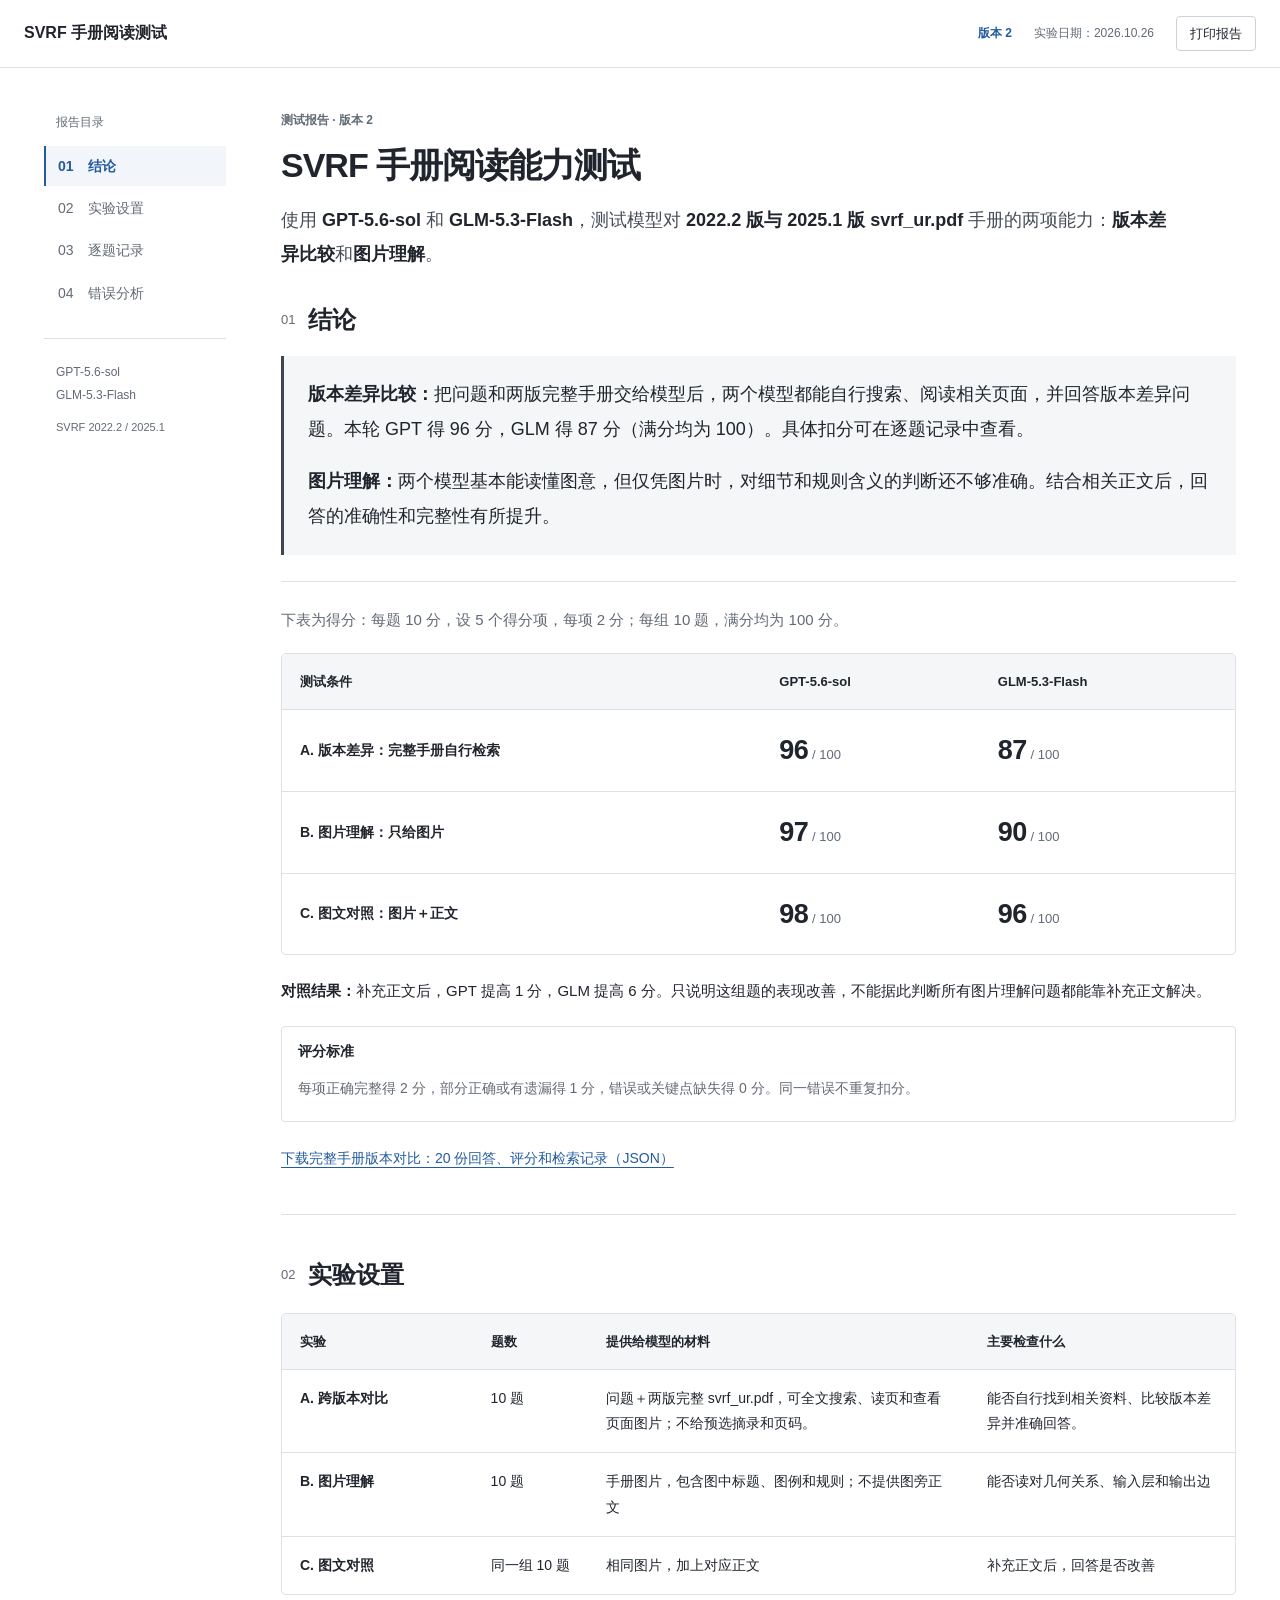
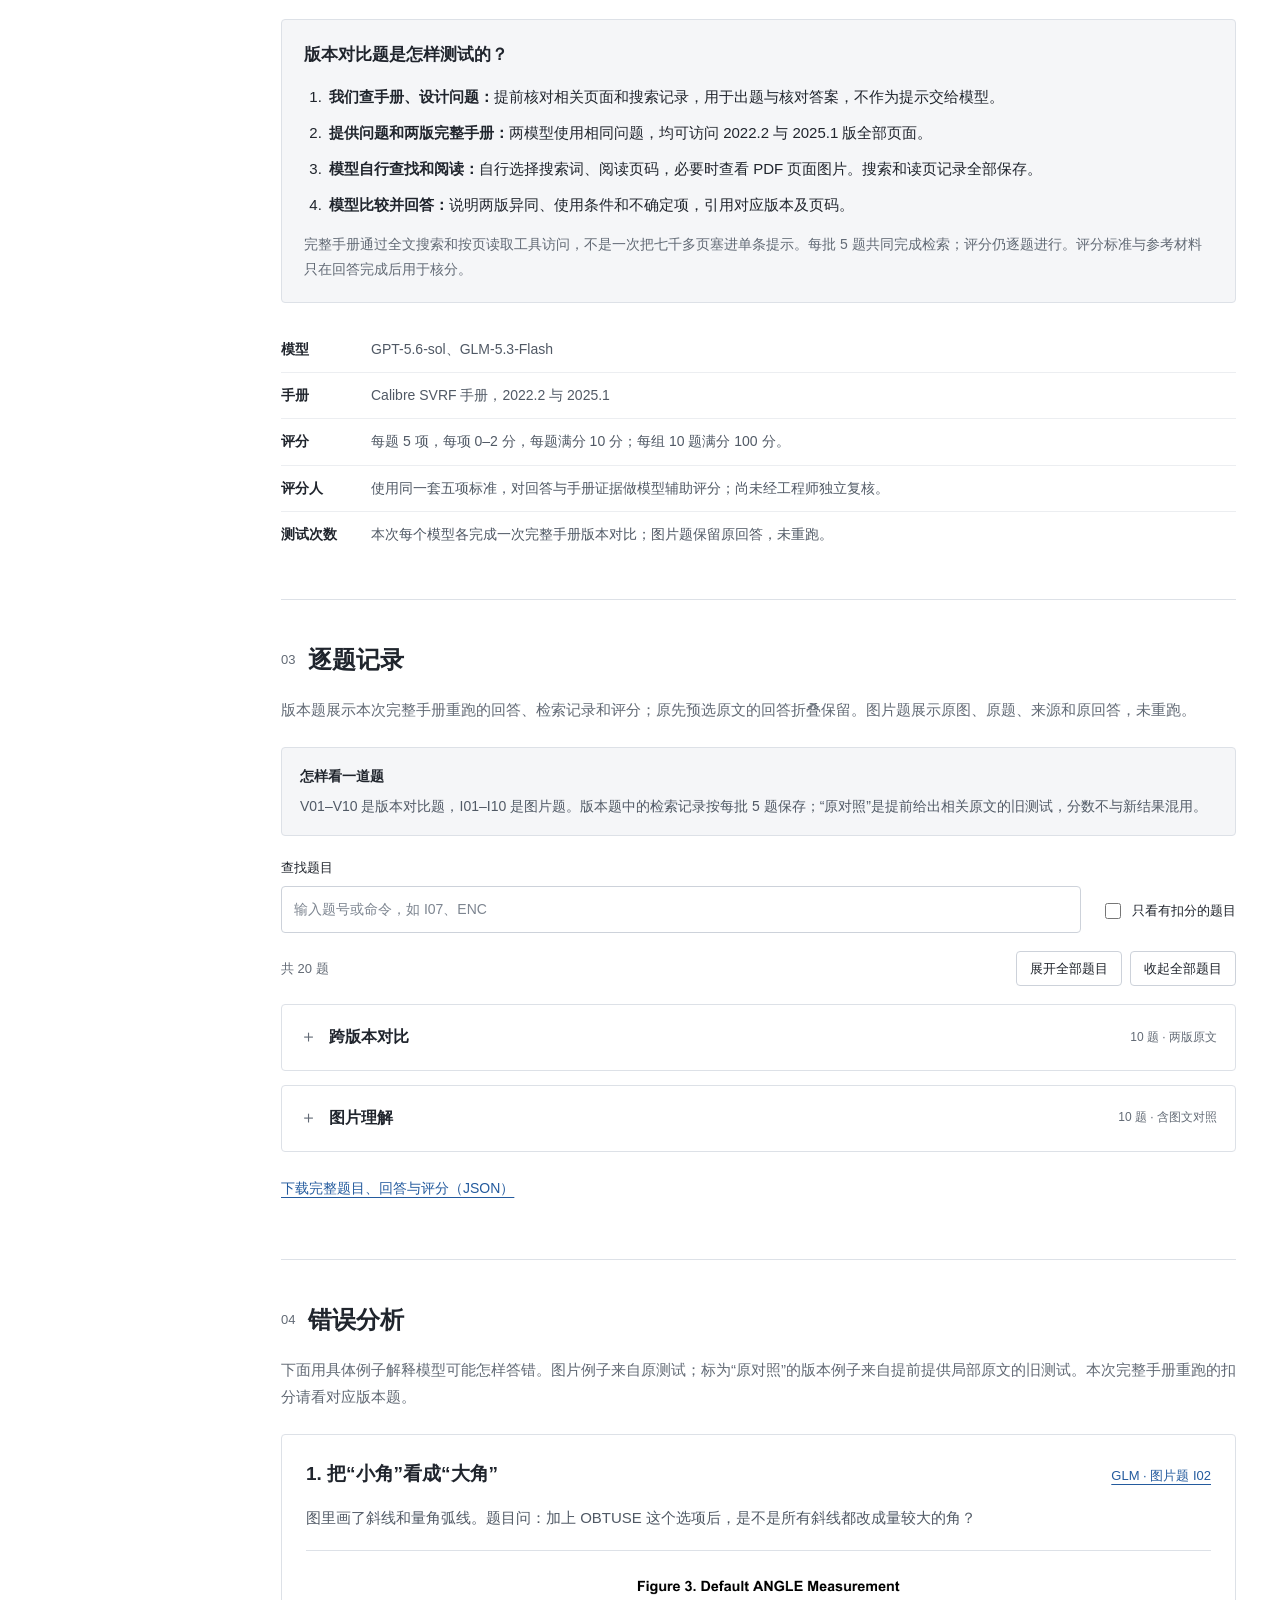
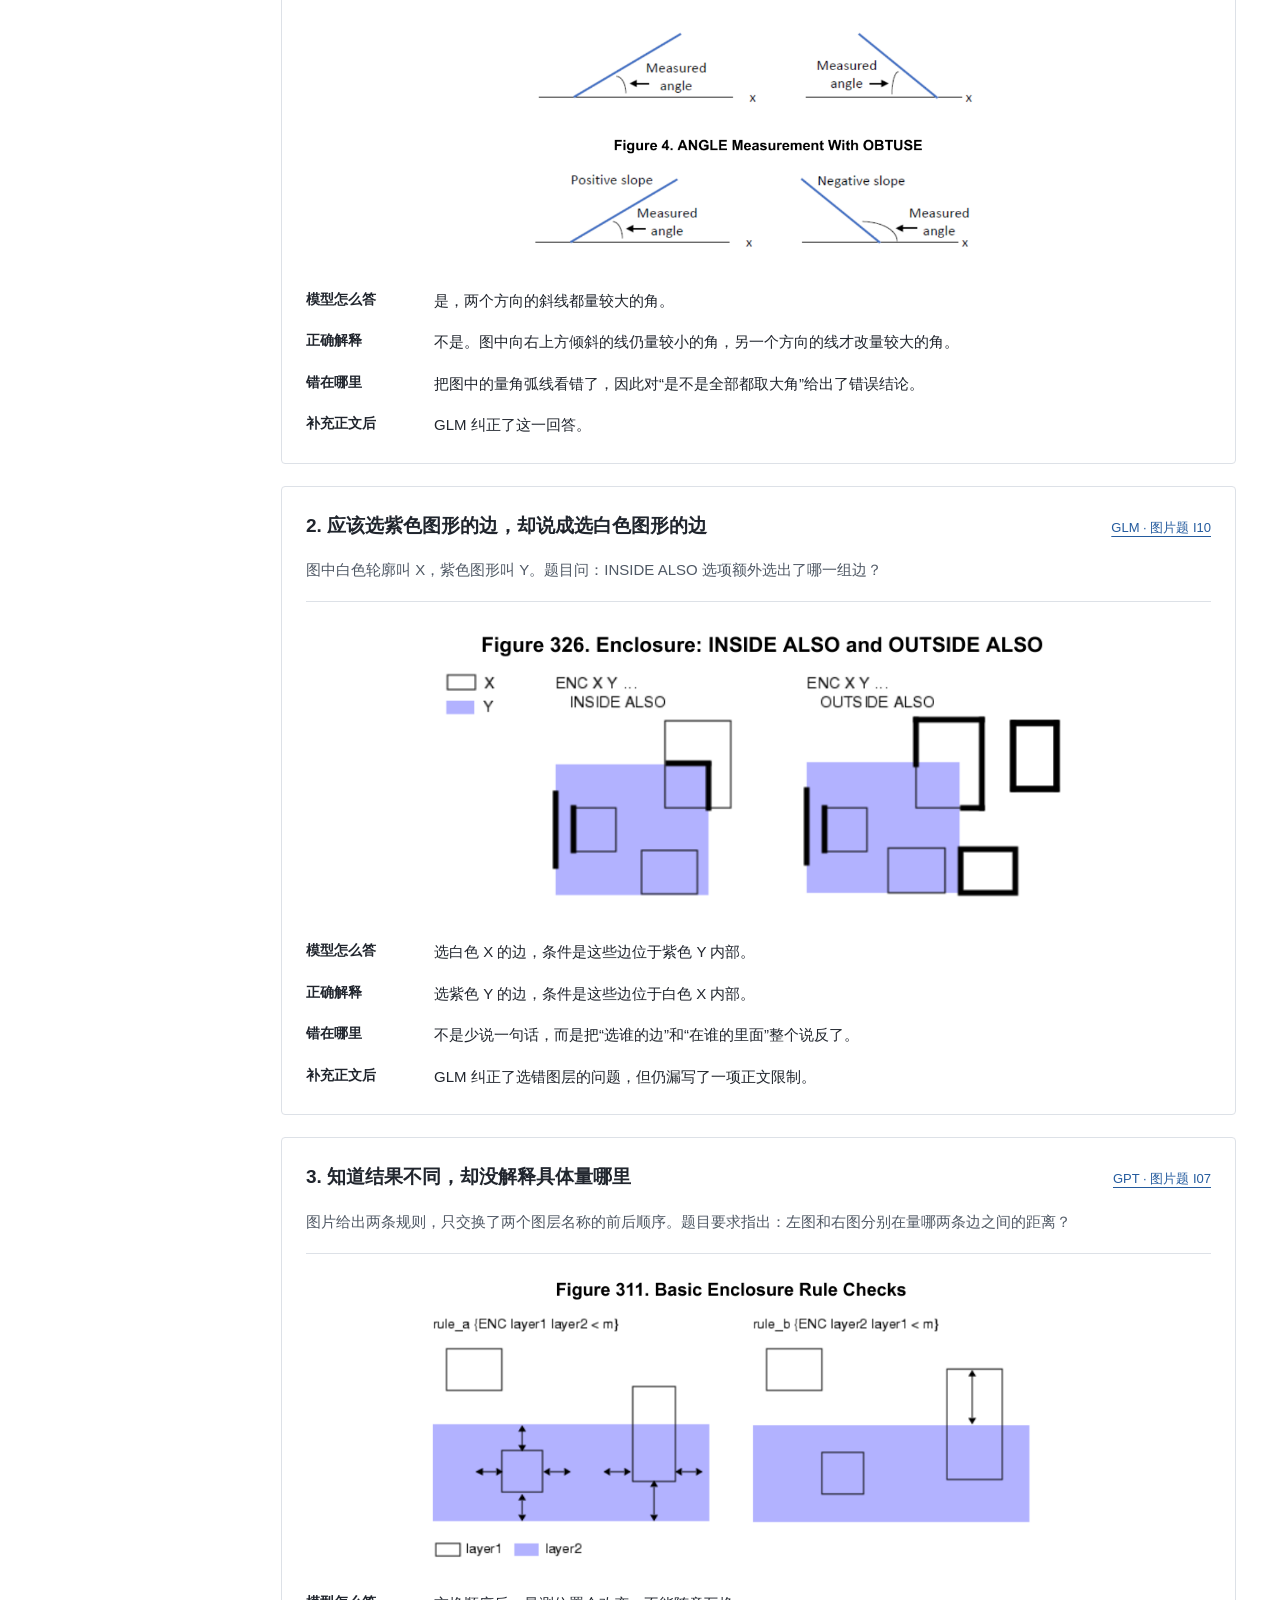
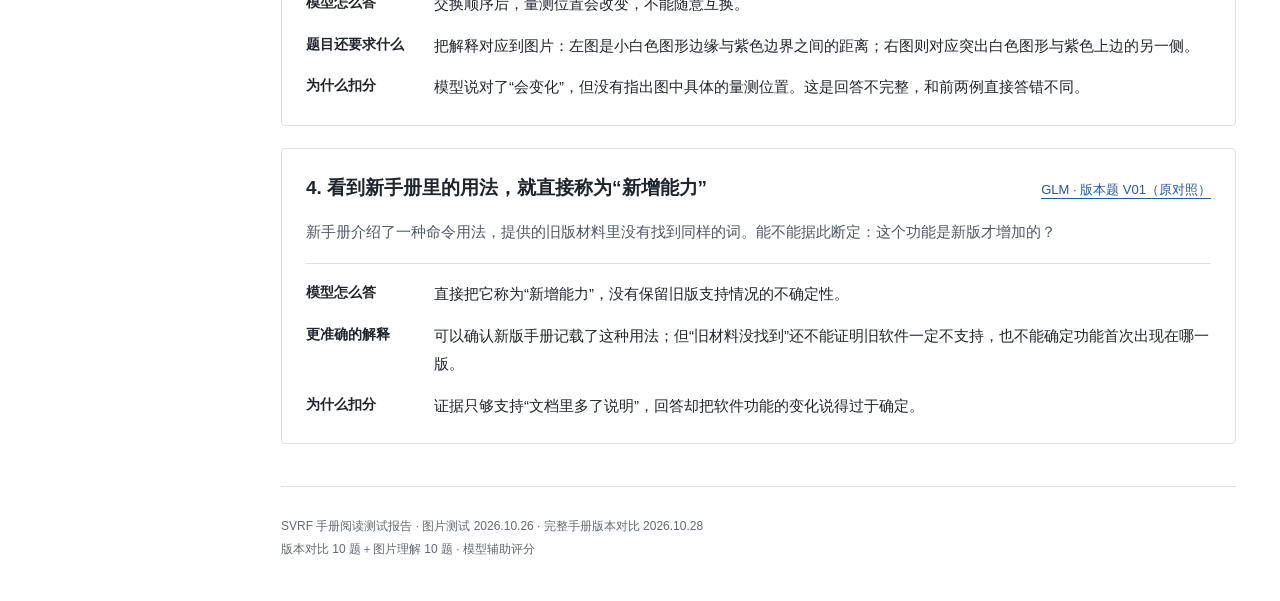
==== commit ddc96ce5: "Remove version 1 report and navigation" ====
--- a/v2/index.html
+++ b/v2/index.html
@@ -10,7 +10,7 @@
 </head>
 <body>
 <a class="skip-link" href="#main">跳到正文</a>
-<header class="top"><a class="brand" href="#conclusions">SVRF 手册阅读测试</a><div class="top-actions"><nav aria-label="报告版本" class="version-nav"><a aria-current="page" href="./">版本 2</a><a href="../v1/">版本 1</a></nav><span>实验日期：2026.10.26</span><button id="print" type="button">打印报告</button></div></header>
+<header class="top"><a class="brand" href="#conclusions">SVRF 手册阅读测试</a><div class="top-actions"><nav aria-label="报告版本" class="version-nav"><a aria-current="page" href="./">版本 2</a></nav><span>实验日期：2026.10.26</span><button id="print" type="button">打印报告</button></div></header>
 <div class="report-layout">
 <aside class="sidebar"><nav aria-label="报告目录"><p class="nav-label">报告目录</p><a href="#conclusions">01　结论</a><a href="#experiment">02　实验设置</a><a href="#evidence">03　逐题记录</a><a href="#errors">04　错误分析</a></nav><p class="sidebar-note">GPT-5.6-sol<br/>GLM-5.3-Flash<br/><span>SVRF 2022.2 / 2025.1</span></p></aside>
 <main id="main">
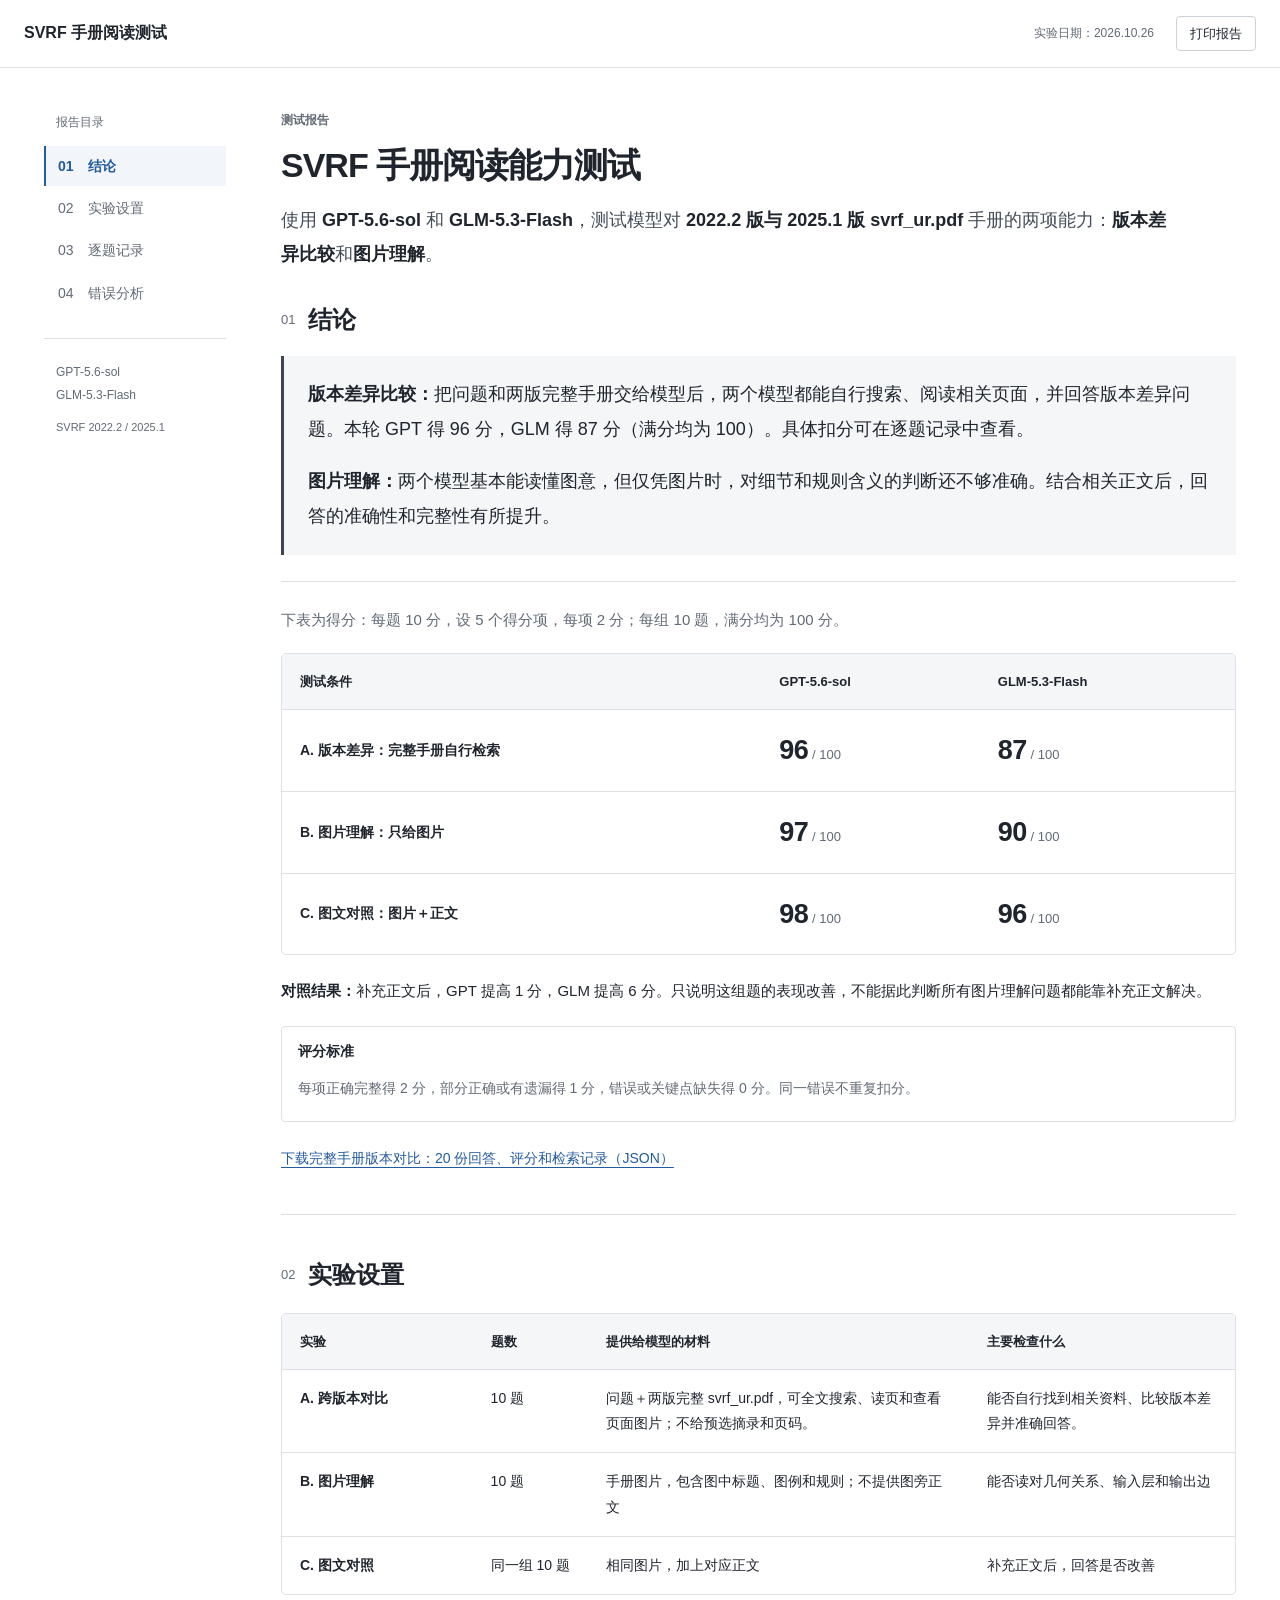
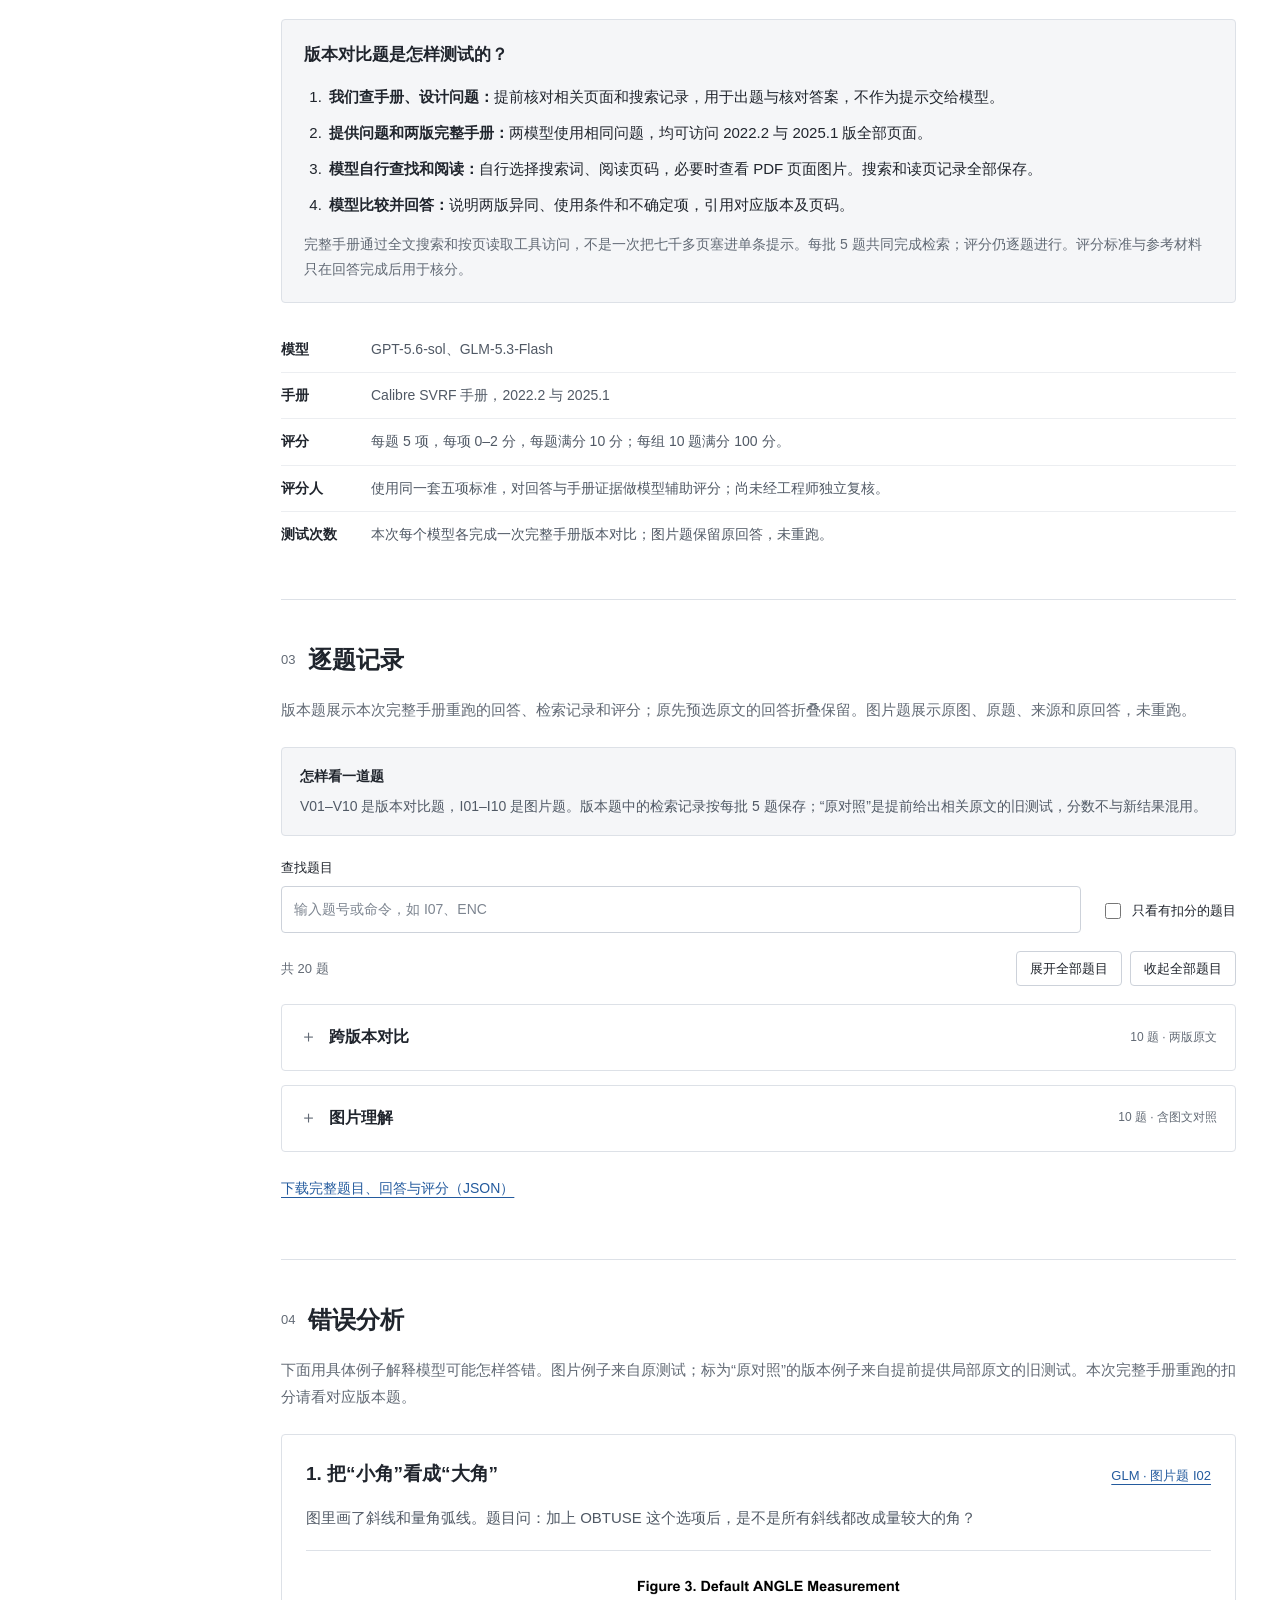
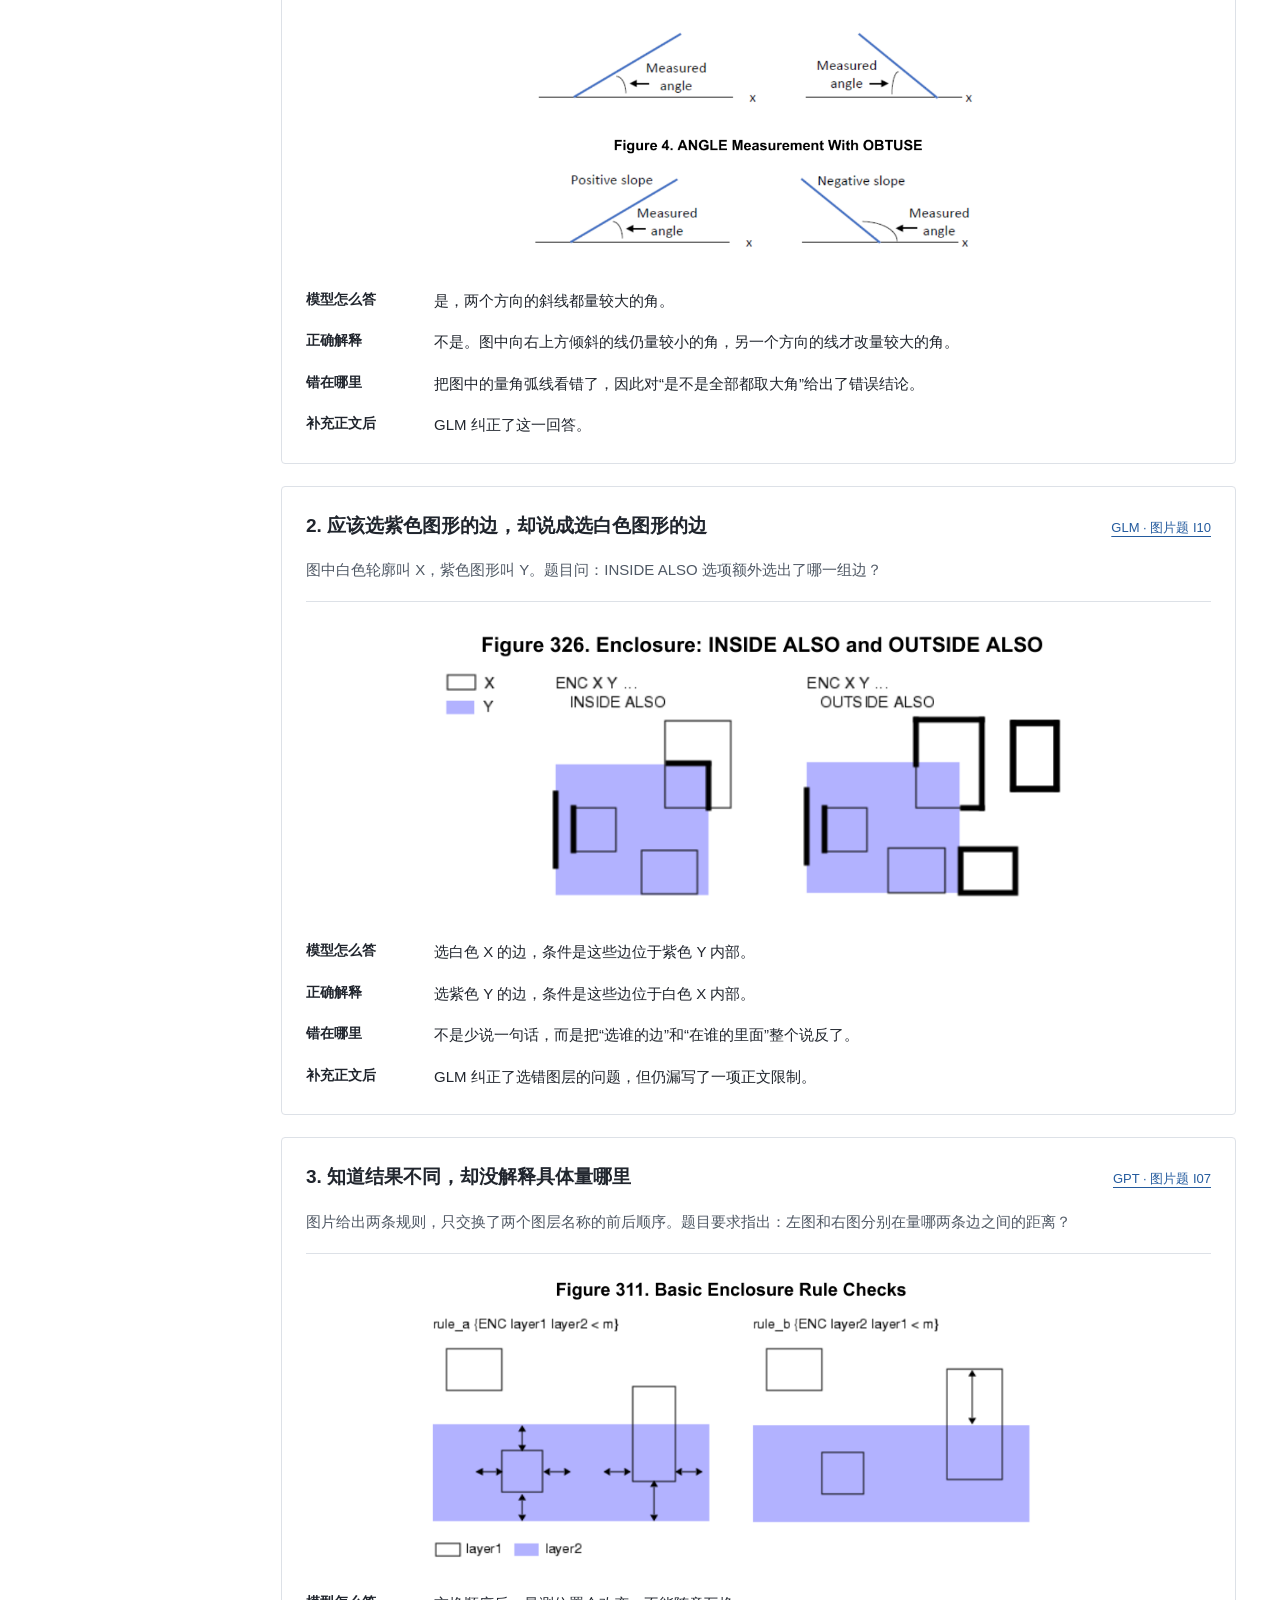
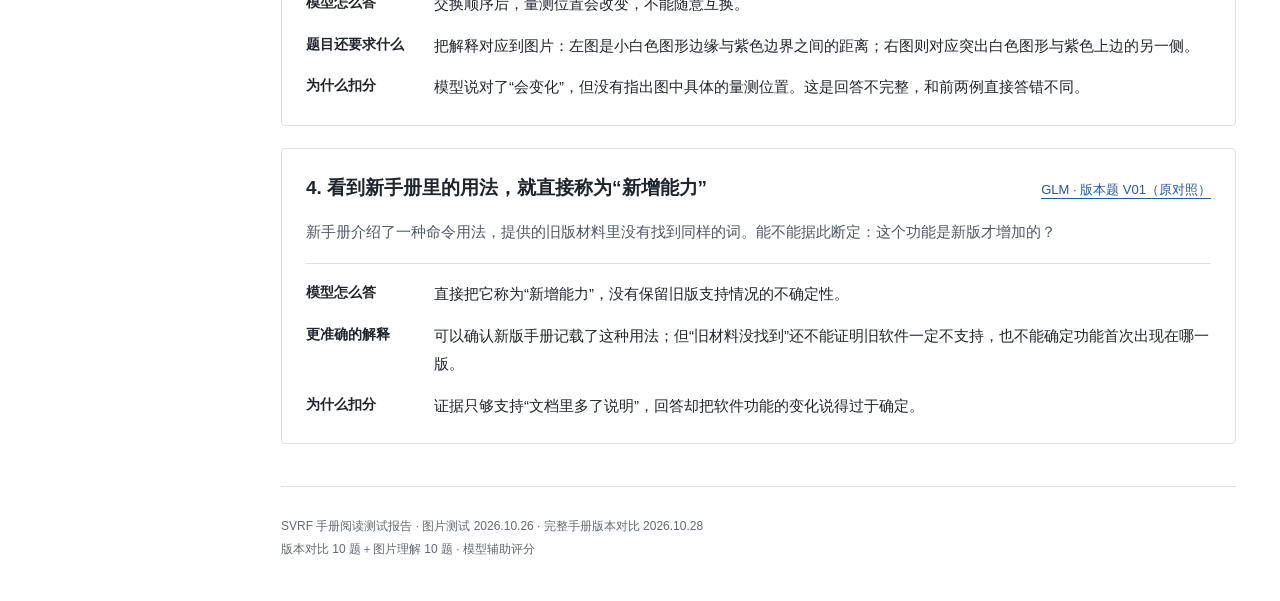
==== commit 91db8f44: "Remove version labels from report presentation" ====
--- a/v2/index.html
+++ b/v2/index.html
@@ -4,18 +4,18 @@
 <head>
 <meta charset="utf-8"/><meta content="width=device-width,initial-scale=1" name="viewport"/>
 <meta content="SVRF 手册阅读测试：实验设置、双模型评分、错误案例和改进建议。" name="description"/>
-<title>SVRF 手册阅读测试报告 · 版本 2</title>
+<title>SVRF 手册阅读测试报告</title>
 <link href="style.css?v=20261028-v2" rel="stylesheet"/>
 <script defer="" src="report.js?v=20261028-clear-summary"></script>
 </head>
 <body>
 <a class="skip-link" href="#main">跳到正文</a>
-<header class="top"><a class="brand" href="#conclusions">SVRF 手册阅读测试</a><div class="top-actions"><nav aria-label="报告版本" class="version-nav"><a aria-current="page" href="./">版本 2</a></nav><span>实验日期：2026.10.26</span><button id="print" type="button">打印报告</button></div></header>
+<header class="top"><a class="brand" href="#conclusions">SVRF 手册阅读测试</a><div class="top-actions"><span>实验日期：2026.10.26</span><button id="print" type="button">打印报告</button></div></header>
 <div class="report-layout">
 <aside class="sidebar"><nav aria-label="报告目录"><p class="nav-label">报告目录</p><a href="#conclusions">01　结论</a><a href="#experiment">02　实验设置</a><a href="#evidence">03　逐题记录</a><a href="#errors">04　错误分析</a></nav><p class="sidebar-note">GPT-5.6-sol<br/>GLM-5.3-Flash<br/><span>SVRF 2022.2 / 2025.1</span></p></aside>
 <main id="main">
 <section class="report-section introduction" id="conclusions">
-<p class="report-label">测试报告 · 版本 2</p><h1>SVRF 手册阅读能力测试</h1>
+<p class="report-label">测试报告</p><h1>SVRF 手册阅读能力测试</h1>
 <p class="lead">使用 <strong>GPT-5.6-sol</strong> 和 <strong>GLM-5.3-Flash</strong>，测试模型对 <strong>2022.2 版与 2025.1 版 svrf_ur.pdf</strong> 手册的两项能力：<strong>版本差异比较</strong>和<strong>图片理解</strong>。</p>
 <div class="section-heading"><span class="section-number">01</span><h2>结论</h2></div>
 <div class="main-conclusion"><p><strong>版本差异比较：</strong>把问题和两版完整手册交给模型后，两个模型都能自行搜索、阅读相关页面，并回答版本差异问题。本轮 GPT 得 96 分，GLM 得 87 分（满分均为 100）。具体扣分可在逐题记录中查看。</p><p><strong>图片理解：</strong>两个模型基本能读懂图意，但仅凭图片时，对细节和规则含义的判断还不够准确。结合相关正文后，回答的准确性和完整性有所提升。</p></div>
